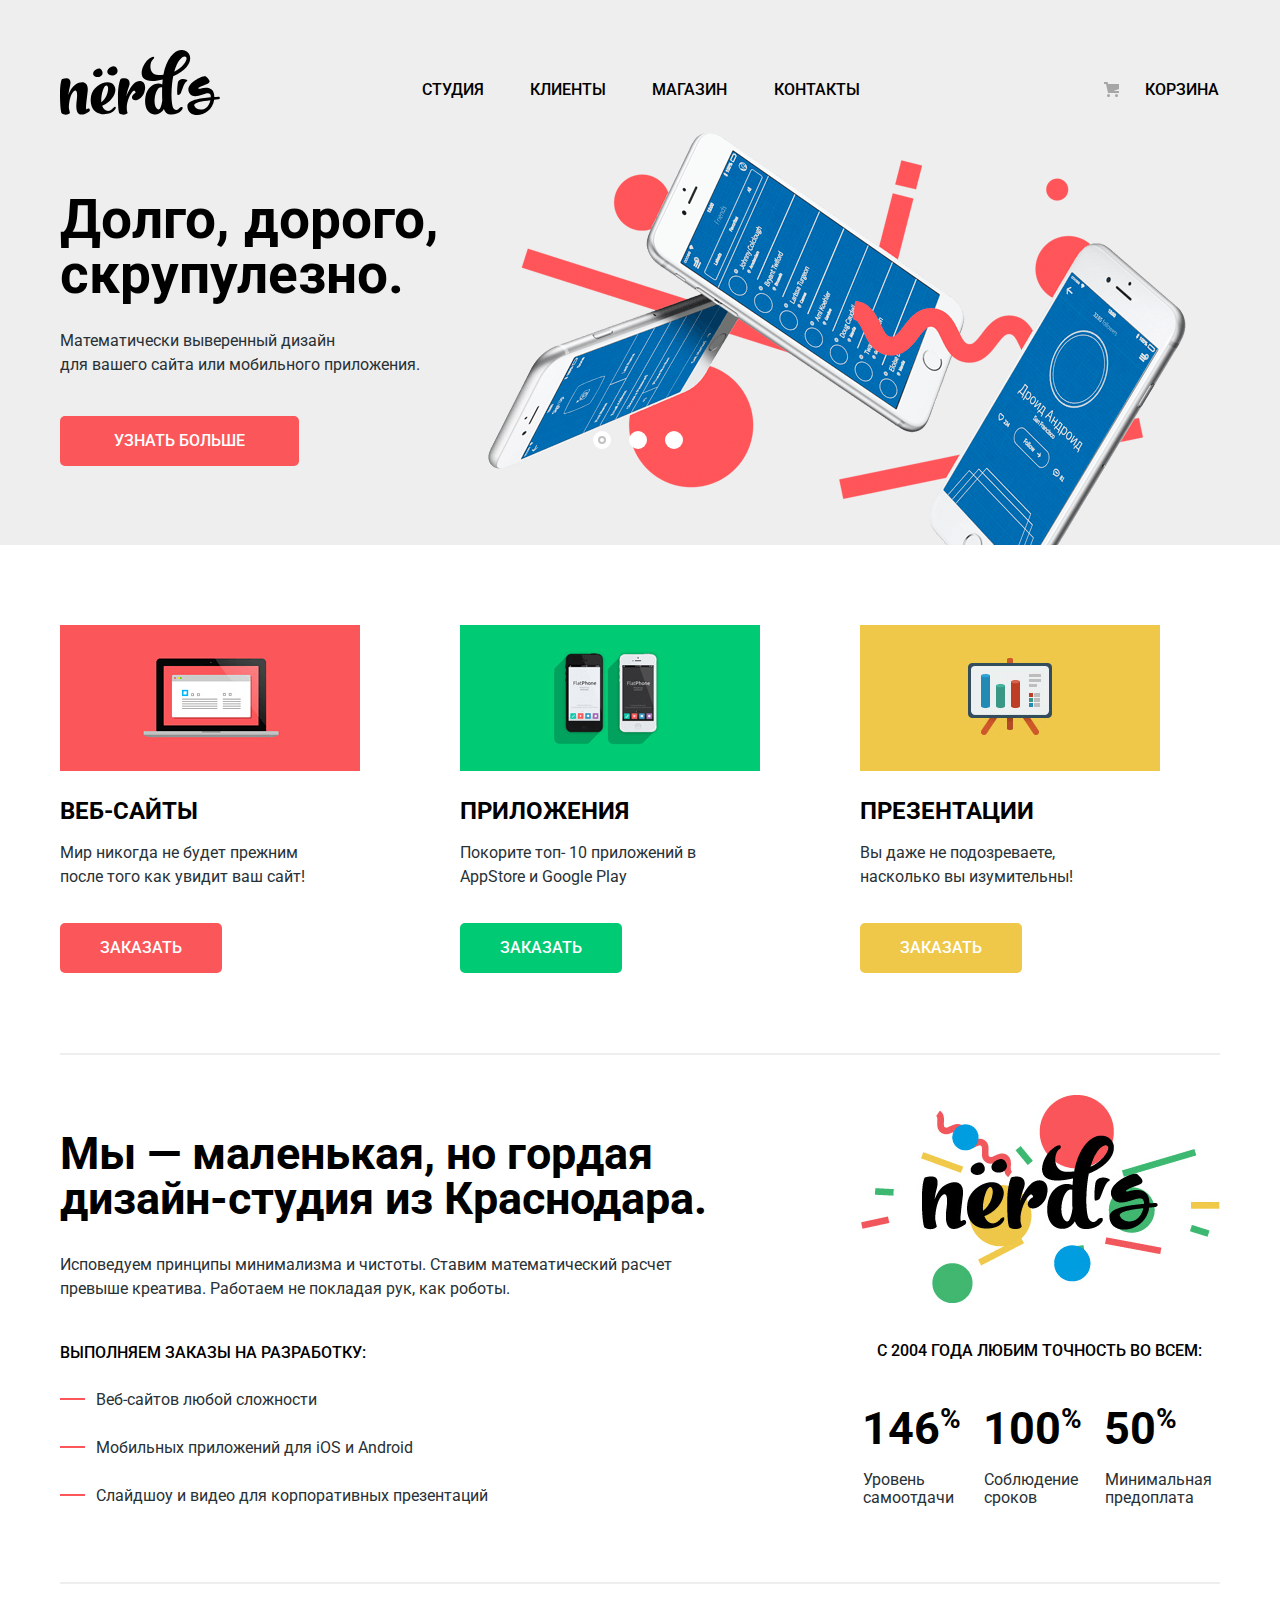
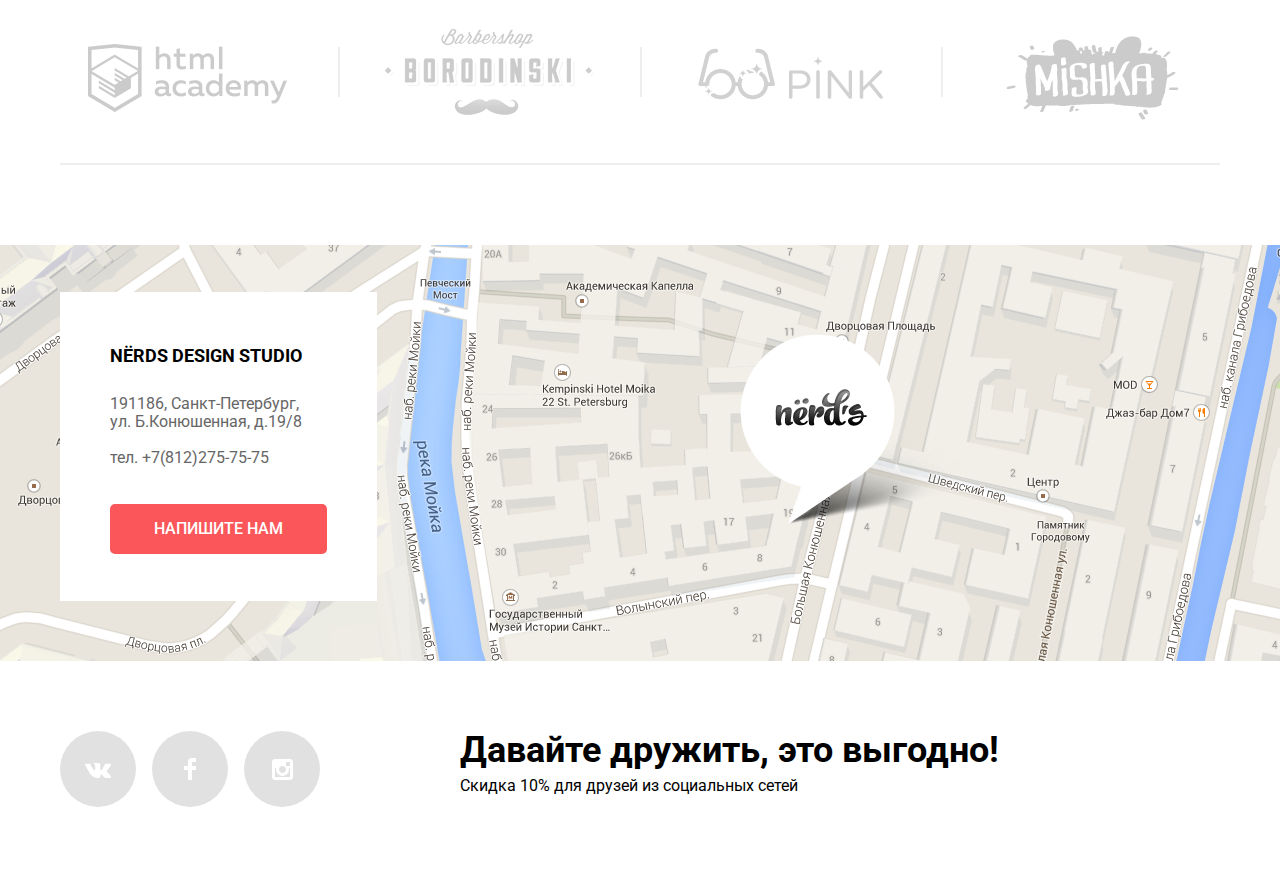
==== index.html @ bc3d3f28 "Изменения выравнивания" ====
﻿<!DOCTYPE html>
<html lang="ru">

<head>
    <meta charset="utf-8">
    <title>Нердс</title>
    <link rel="stylesheet" href="https://fonts.googleapis.com/css?family=Roboto:400,500,700&amp;subset=cyrillic">
    <link rel="stylesheet" href="css/normalise.css">
    <link rel="stylesheet" href="css/style.css">
</head>

<body>
    <header class="main-menu">
        <nav class="main-navigation content-wrapper">
            <div class="main-navigation-logo">
                <img src="img/nerds-logo.svg" alt="Логотип Нердс" width="160" height="65"></div>
            <div class="item-navigation">
                <ul class="site-navigation">
                    <li><a href="studio.html">Студия</a></li>
                    <li><a href="clients.html">Клиенты</a></li>
                    <li><a href="catalog.html">Магазин</a></li>
                    <li><a href="contacts.html">Контакты</a></li>
                </ul>
                <ul class="user-navigation">
                    <li><a class="backet-link" href="backet.html">Корзина</a></li>
                </ul>
            </div>
        </nav>
    </header>

    <main class="container">
        <div class="wrapper">
            <div class="slider content-wrapper">
                <input type="radio" name="point" id="slide1" checked>
                <input type="radio" name="point" id="slide2">
                <input type="radio" name="point" id="slide3">
                <div class="slider-content">
                    <h1 class="visually-hidden">Веб-студия Нердс</h1>
                    <div class="slides slide1">
                        <img src="img/slide1.png" width="698" height="413" alt="Слайд 1">
                        <div class="slide-information">
                            <p class="title-slide">Долго, дорого, скрупулезно.</p>
                            <p>Математически выверенный дизайн<br> для вашего сайта или мобильного приложения.
                            </p>
                            <a class="btn btn-lg btn-red" href="information.html">Узнать больше</a></div>
                    </div>
                    <div class="slides slide2">
                        <img src="img/slide2.png" width="660" height="413" alt="Слайд 2">
                        <div class="slide-information">
                            <p class="title-slide">Любим математику как никто другой</p>
                            <p>Никакого креатива, только математические формулы для расчета идеальных пропорций.</p>
                            <a class="btn btn-lg btn-red" href="information.html">Узнать больше</a></div>
                    </div>

                    <div class="slides slide3">
                        <img src="img/slide3.png" width="760" height="413" alt="Слайд 3">
                        <div class="slide-information">
                            <p class="title-slide">Только ночь, только хардкор</p>
                            <p>Работать днем, как все? Мы против этого. Ближе к полуночи работа только начинается.</p>
                            <a class="btn btn-lg btn-red" href="information.html">Узнать больше</a></div>
                    </div>
                </div>
                <div class="controls">
                    <label for="slide1"></label>
                    <label for="slide2"></label>
                    <label for="slide3"></label>
                </div>
            </div>
        </div>

        <section class="services content-wrapper">
            <h2 class="visually-hidden">Услуги</h2>
            <ul class="services-list">
                <li class="services-item">
                    <img src="img/veb.png" alt="Веб-сайты" width="300" height="146">
                    <h3>Веб-сайты</h3>
                    <p>Мир никогда не будет прежним<br> после того как увидит ваш сайт!</p>
                    <a class="btn btn-sm btn-red" href="order.html">Заказать</a>
                </li>
                <li class="services-item">
                    <img src="img/app.png" alt="Приложения" width="300" height="146">
                    <h3>Приложения</h3>
                    <p>Покорите топ- 10 приложений в AppStore и Google Play</p>
                    <a class="btn btn-sm btn-green" href="order.html">Заказать</a>
                </li>
                <li class="services-item">
                    <img src="img/presentation.png" alt="Презентации" width="300" height="146">
                    <h3>Презентации</h3>
                    <p>Вы даже не подозреваете,<br> насколько вы изумительны!</p>
                    <a class="btn btn-sm btn-yellow" href="order.html">Заказать</a>
                </li>
            </ul>
            <hr class="line">
        </section>

        <div class="advantages content-wrapper">
            <div class="capability">
                <p class="definition">Мы &#8212; маленькая, но гордая дизайн-студия из Краснодара.</p>
                <p>Исповедуем принципы минимализма и чистоты. Ставим математический расчет превыше креатива. Работаем не покладая
                    рук, как роботы.</p>
                <p class="advantages-item">Выполняем заказы на разработку:</p>
                <ul class="advantages-list">
                    <li>Веб-сайтов любой сложности</li>
                    <li>Мобильных приложений для iOS и Android</li>
                    <li>Слайдшоу и видео для корпоративных презентаций</li>
                </ul>
            </div>

            <div class="principles">
                <img src="img/nerds-illustration.png" alt="Нердс" width="360" height="208">
                <p class="advantages-item">С 2004 года любим точность во всем:</p>
                <table class="data">
                    <tr>
                        <th>146<sup class="sup">%</sup></th>
                        <th>100<sup class="sup">%</sup></th>
                        <th>50<sup class="sup">%</sup></th>
                    </tr>
                    <tr>
                        <td>Уровень самоотдачи</td>
                        <td>Соблюдение сроков</td>
                        <td>Минимальная предоплата</td>
                    </tr>
                </table>
            </div>
        </div>
        <hr class="line-top">
        <div class="partners content-wrapper">
            <ul class="partners-list">
                <li class="partners-item"><a href="https://htmlacademy.ru/intensive/htmlcss">
                <img src="img/logo-1.png" alt="htmlacademy" width="199" height="68"></a></li>
                <li class="partners-item"><a href="barbershop.html">
                <img src="img/logo-2.png" alt="Барбершоп Бородинский" width="209" height="90"></a></li>
                <li class="partners-item"><a href="pink.html">
                <img src="img/logo-3.png" alt="Pink" width="185" height="52"></a></li>
                <li class="partners-item"><a href="mishka.html">
                <img src="img/logo-4.png" alt="Mishka" width="173" height="84"></a></li>
            </ul>

        </div>
        <hr class="line-bottom">
    </main>
    <footer class="main-footer">
        <div class="contacts">
            <div class="map-container">
                <img src="img/map-marker.png" alt="Карта" class="map">
            </div>
            <div class="content-wrapper">
                <div class="footer-contacts">
                    <h4>Nёrds design studio</h4>
                    <p>191186, Санкт-Петербург, ул. Б.Конюшенная, д.19/8</p>
                    <p>тел. +7(812)275-75-75</p>
                    <a href="write.html" class="btn btn-lg-write btn-red">Напишите нам</a></div>
                </div>
            </div>

            <div class="footer-social content-wrapper">
                <h2 class="visually-hidden">Мы в социальных сетях</h2>
                <div class="social-button-list">
                    <ul class="social-button-item">
                        <li class="social-button"><a href="#"><img src="img/vk-icon.svg" alt="Вконтакте" width="26" height="15" class="vk"></a></li>
                        <li class="social-button"><a href="#"><img src="img/fb-icon.svg" alt="Фейсбук" width="12" height="22" class="fb"></a></li>
                        <li class="social-button"><a href="#"><img src="img/insta-icon.svg" alt="Инстаграмм" width="21" height="21" class="inst"></a></li>
                    </ul>
                </div>
                <div class="footer-text">
                    <p>Давайте дружить, это выгодно!</p>
                    <p class="discount">Скидка 10% для друзей из социальных сетей</p>
                </div>
            </div>
    </footer>
    <section class="modal-write">
        <h2>Напишите нам</h2>
        <form class="write-form" action="https://echo.htmlacademy.ru" method="post">
            <p>
                <label for="user-name">Ваше имя:</label><br>
                <input class="form-name" id="user-name" type="text" name="name" value="" placeholder="Представьтесь, пожалуйста">
            </p>
            <p>
                <label for="user-e-mail">Ваш e-mail:</label><br>
                <input class="form-e-mail" id="user-e-mail" type="email" name="e-mail" value="" placeholder="Для отправки ответа">
            </p>
            <p>
                <label for="user-text">Текст письма:</label><br>
                <textarea class="form-text" id="user-text" name="text" placeholder="В свободной форме"></textarea>
            </p>
            <button class="btn btn-lg btn-red" type="submit">Отправить</button>
        </form>
        <button class="modal-close" type="button">Закрыть</button>
    </section>
    <script>
        var openLink = document.querySelector(".footer-contacts a");
        var popup = document.querySelector(".modal-write");

        openLink.addEventListener("click", function (evt) {
            evt.preventDefault();
            popup.classList.add("modal-show");
        });

        var closeLink = document.querySelector(".modal-close");

        closeLink.addEventListener("click", function (evt) {
            evt.preventDefault();
            popup.classList.remove("modal-show");
        });
    </script>
</body>

</html>
---- css/style.css ----
html, body {
    margin: 0;
    padding: 0;
}
body {
    min-width: 1160px;
    margin: 0;
    padding: 0;

    font-size: 16px;
    font-weight: 500;
    font-family: "Roboto","Arial","Arial Black", sans-serif;
    color: #000000;

    background: url(../img/nerds-index.png);
}

a {
    text-decoration: none;
}

.content-wrapper {
    position: relative;

    width: 1160px;
    margin: 0 auto;
    padding-left: 20px;
    padding-right: 20px;
}
.main-menu {
   padding-top: 50px;

   background-color: #eeeeee;
}

.main-navigation {
	display: flex;
    align-items: center;
}

.main-navigation-logo {
    display: flex;
}

 .item-navigation {
	display: flex;
    width: 800px;
    padding-top: 14px;
	padding-left: 202px;
}

.visually-hidden {
    display: none;
}

.site-navigation {
    display: flex;
    width: 462px;
    flex-wrap: wrap;
    justify-content: space-between;
    margin: 0;
	padding: 0;

    list-style: none;
}

.user-navigation {
    display: flex;
    width: 124px;
    justify-content: flex-end;
    margin: 0;
    padding: 0;
    padding-left: 245px;
    
	list-style: none;
}
.user-navigation .backet-link {
    position: relative;
    top: 0;
    right: 3px;
}
.backet-link::before {
    content: "";

    position: absolute;
    top: 2px;
    right: 100px;

    width: 15px;
    height: 15px;

    background-image: url(../img/cart-icon.svg);
    background-repeat: no-repeat;
    background-position: 0 0;
}

.site-navigation a,
.user-navigation a {
    line-height: 30px;
    color: #000000;
    text-transform: uppercase;
}

.site-navigation a:hover,
.user-navigation a:hover {
    color:#fb565a;
}

.site-navigation a:active,
.user-navigation a:active {
    color:#cacaca;
}

.container {
    width: 100%;
}

.wrapper {
    background-color: #eeeeee;
    min-height: 430px
}
.slider {
	position: relative;

    padding-top: 0;
    padding-bottom: 0;
}

.slide-information p {
    width: 380px;
    margin-bottom: 39px;

    font-weight: 400;
    line-height: 24px;
    color: #283136;  
}
p.title-slide {
    width: 510px;
    margin-top: 77px;
    margin-bottom: 27px;

    font-size: 55px;
    font-weight: 700;
    line-height: 55px;
    color: #000000;
}
.slider-content {
    position: relative;

	width: inherit;
	min-height: 430px;

	overflow: hidden;
}

.slides {
    position: absolute;
	z-index: 0;

    width: 1160px;

	opacity: 0;
}

#slide1:checked ~ .slider-content > .slide1,
#slide2:checked ~ .slider-content > .slide2,
#slide3:checked ~ .slider-content > .slide3 {
	z-index: 1;

    opacity: 1;
}

.slider > input {
	display: none;
}

.slider .controls {
	position: absolute;
    left: 553px;
    bottom: 92px;
    z-index: 200;

}

.slider label {
    position: relative;

    display: inline-block;
    width: 18px;
    height: 18px;
    margin: 0;
    margin-right: 14px;

    background-color: #ffffff;
	border-radius: 50%;

    cursor: pointer;
}

#slide1:checked ~ .controls label:nth-of-type(1):before,
#slide2:checked ~ .controls label:nth-of-type(2):before,
#slide3:checked ~ .controls label:nth-of-type(3):before {
    content: "";

    position: absolute;
    top: 5px;
    left: 5px;

    display: inline-block;
    width: 4px;
    height: 4px;

    background: #ffffff;
    border: 2px solid #c2c2c2;
    border-radius: 50%;
}

.slide-information {
    width: 450px;
}

.slides img {
    position: absolute;
    right: 34px;
    top: 17px;
}

.slide2 img,
.slide3 img {
    position: absolute;
    right: 0;
}

.btn-lg {
    display: inline-block;
    padding-left: 54px;
    padding-right: 54px;

    text-align: center;

    border-radius: 5px;  
}

.services {
    margin-top: 80px;
}

.services-list {
	display: flex;
	justify-content: flex-start;
	padding: 0;

	list-style: none;
}

.services-item {
	width: 300px;
    padding-right: 100px;
}

.services-item h3 {
    margin-top: 21px;
    margin-bottom: 6px;

    font-size: 24px;
    font-weight: 700;
    line-height: 30px;
    text-transform: uppercase; 
}

.services-item p {
    margin-bottom: 34px;
    margin-top: 15px;

    font-weight: 400;
    line-height: 24px;
    color:#283136; 
}

.btn-sm {
    display: inline-block;
    padding-right: 40px;
    padding-left: 40px;

    text-align: center;

    border-radius: 5px;
}

.btn-red {
    background-color: #fb565a;
}

.btn-red:hover {
    background-color:#e74246;
}

.btn-red:active {
    background-color: #d7373b;
    color:#e48789;
}

.btn-green {
    background-color:#00ca74;
}

.btn-green:hover {
    background-color: #00bc6c;
}

.btn-green:active {
    background-color: #00aa62;
    color:#74c69c;
}

.btn-yellow {
    background-color:#efc84a;
}

.btn-yellow:hover {
    background-color: #eab534;
}

.btn-yellow:active {
    background-color: #e5a722;
    color:#edc47f;
}

.line {
    width: 1160px;
    margin: 0 auto;
    margin-top: 80px;
    margin-bottom: 40px;

    border: none;
    border-top: 2px solid #eeeeee;
}

.advantages {
	display: flex;
	justify-content: space-between;
	
    margin-bottom: 50px;
}

.capability {
	width: 660px;
}

.capability p,
.capability li {
    margin-bottom: 32px;

    font-weight: 400;
    line-height: 24px;
    color:#283136;
}

p.advantages-item {
    margin-top: 40px;
    margin-bottom: 23px;

    font-weight: 500;
    line-height: 24px;
    text-transform: uppercase;
    color: #000000;
}

.advantages-list {
    margin: 14px 0;
    padding: 0;

    list-style: none;
}
.advantages-list li {
    position: relative;

    margin-bottom: 24px;
    padding-left: 36px;
}

.advantages-list li:before {
    content: "";
    position: absolute;
    top: 10px;
    left: 0;

    width: 25px;
    height: 2px;

    background-color: #fb565a;
}

p.definition {
    margin-top: 36px;

    font-size: 45px;
    font-weight: 700;
    line-height: 45px;
    color: #000000;
}

.principles {
	width: 360px;
}
.principles img {
    margin-bottom: 10px;
}

.principles p {
    margin-top: 22px;
    padding-bottom: 8px;
    margin-left: 17px;
}
.data {
    width: 360px;
}

th {
    padding-left: 0;
    padding-right: 18px;
    padding-bottom: 34px;
    padding-top: 18px;

    font-size: 45px;
    font-weight: 700;
    line-height: 10.06px;
    text-align: left;  
}
.sup {
    font-size: 28px;
}

td {
    font-weight: 400;
    line-height: 18px;
    color:#283136; 
}

.line-top {
    width: 1160px;
    margin: 0 auto;

    border: none;
    border-top: 2px solid #eeeeee;   
}

.line-bottom {
    width: 1160px;
    margin: 0 auto;
    margin-bottom: 80px;
    margin-top: 32px;

    border: none;
    border-top: 2px solid #eeeeee;
}

.partners-list {
	display: flex;
    width: 1160px;
	justify-content: space-between;
    padding-top: 29px;
    padding-left: 0px;
    padding-right: 0px;
	
	list-style: none;
}

.partners-list li:nth-child(2) {
    padding-bottom: 8px;

}
.partners-list li:nth-child(3) {
    padding-bottom: 8px;
}

.partners-item {
    position: relative;

    display: flex;
    align-items: center;
    width: 22%;
    justify-content: center;
}

.partners-item:after {
  content: "";

  position: absolute;
  right: -25px;
  top: 18px;

  display: inline-block;
  width: 2px;
  height: 50px;

  background-color: #eeeeee;
}

.partners-item:last-child:after {
  content: "";
  display: none;
}

.partners a {
    opacity: 0.2;
}

.partners a:hover {
    opacity: 1;
}

.partners a:active {
    opacity: 0.1;
}

.main-footer {
    width: 100%;

	margin-top: 60px;
}

.contacts {
    position: relative;
}
.map-container {
    min-width: 1200px;
    height: 416px;
}
.map {
    width: 100%;
    margin: 0 auto;
    height: 100%;
    object-fit: cover;
}

.footer-contacts {
    position: absolute;
    bottom: 60px;

    margin: 0;
    padding: 49px 50px 47px 50px;
    
    background: #ffffff;
}

.footer-contacts a {
    margin-top: 21px;
}

.footer-contacts h4 {
    margin: 0;
    margin-bottom: 24px;

    font-size: 18px;
    font-weight: 700;
    line-height: 30px;
    text-transform: uppercase;
}

.footer-contacts p {
    width: 204px;
    margin-top: 18px;

    font-weight: 400;
    line-height: 18px;
    color:#666666;
}

.btn-lg-write {
    display: inline-block;
    padding-right: 44px;
    padding-left: 44px;
    text-align: center;
    border-radius: 5px;
}

.footer-social {
    display: flex;
    justify-content: flex-start;
}

.social-button-list {
	display: flex;
	justify-content: space-between;
	margin-bottom: 72px;
    margin-top: 54px;
}

.social-button-item {
    display: flex;
    justify-content: space-between;
    width: 260px;
    padding: 0;

    list-style: none;
}

.social-button {
    position: relative;
    
    display: inline-block;
    width: 76px;
    height: 76px;

    background-color:#e1e1e1;
    border-radius: 50%;
}
.social-button .vk,
.social-button .fb,
.social-button .inst {
    position: absolute;
    top: 50%;
    left: 50%;
}
.social-button .vk {
    width: 26px;
    height: 15px;
    margin-top: -6.5px;
    margin-left: -13px;
}

.social-button .fb {
    width: 12px;
    height: 22px;
    margin-top: -11px;
    margin-left: -6px;
}

.social-button .inst {
    width: 21px;
    height: 21px;
    margin-top: -10.5px;
    margin-left: -10.5px;
}

.social-button:hover {
    background-color: #e74246;
}

.social-button:active{
    background-color: #d7373b;
}

.social-button .vk:active,
.social-button .fb:active,
.social-button .inst.active {
    opacity: 0.3;
}

.footer-text p {
    margin-bottom: 7px;
    margin-top: 71px;

    font-size: 36px;
    font-weight: 700;
    line-height: 36px;
}

p.discount {
    margin-top: 0;

    font-size: 16px;
    font-weight: 400;
    line-height: 22px;
}

.footer-text {
    display: flex;
    flex-direction: column;
    width: 560px;
    padding-left: 140px;
}

a.logo:hover {
    opacity: 0.8;
}

a.logo:active {
    opacity: 0.3;
}

.navigation-shop a {
    border-bottom: 2px solid #fb565a;
    padding-bottom: 9px;
}

h1.shop {
    width: 1160px;
    margin: 0 auto;
    padding: 73px 20px 108px 12px;

    font-size: 55px;
    font-weight: 500;
    line-height: 55px;
    text-align: center;
    
    background-color: #eeeeee;
}

.catalog-columns {
    display: flex;
    justify-content: space-between;
    margin-top: 55px;
}

.cost {
    margin-top: 0;

    font-size: 18px;
    font-weight: 700;
    line-height: 30px;
    text-transform: uppercase; 
}

.filter {
    width: 260px;
    margin-right: 140px;
}

.range-controls {
    position: relative;

    width: 200px;
    height: 80px;

    margin-top: 50px;
    margin-bottom: 13px;
    padding: 0 30px;

    background: #eeeeee;
    border-radius: 5px;

    overflow: hidden;   
}

.price-controls {
    margin-top: 0px;
}

.scale {
    width: 212px;
    height: 2px;
    margin-top: 37px;
    
    background: #d7dcde;
}

.bar {
    width: 147px;
    height: 2px;

    background: #00ca74;
}

.toggle {
    position: absolute;
    top: 30px;
    left: 30px;

    width: 4px;
    height: 4px;

    background: #ababab;
    border-radius:50%;
    border:8px solid white;
    
    cursor:pointer; 
}

.max-toggle {
    left: 15px;
}

.min-toggle {
    left: 157px;
}

.min-price,
.max-price {
    width: 60px;
    padding: 8px 10px;

    font-size: 16px;
    line-height: 22px;
    font-weight: 400;
    text-align: center;
    color: #283136;
    text-transform: uppercase;

    background:#eeeeee;
    border: none;
    border-radius: 5px;
}

.min-price {
    margin-left: 5px;
    margin-right: 29px;
}

.max-price {
    margin-left: 8px;
}

.grid p {
    margin-top: 53px;
    margin-bottom: 14px;

    font-size: 18px;
    font-weight: 700;
    line-height: 30px;
    text-transform: uppercase;
}

.grid-list {
    position: relative;

    margin: 0;
    padding: 0;

    list-style: none; 
}

.grid-item,
.features-item {
    position: relative;

    font-weight: 400;
    line-height: 20px;
    color:#283136;
}

.grid-item {
    margin-bottom: 15px;
}

input[type="radio"],
input[type="checkbox"] {
    display: none;

    list-style: none;
}
.radio:not(checked) + label:before {
    content: "";

    display: inline-block;
    width: 25px;
    height: 25px;
    margin-right: 10px;

    vertical-align: middle;

    background-image: url(../img/radio-off.svg);
    background-position: left bottom;
    background-repeat: no-repeat;
    opacity: 0.3;
}

.radio:checked + label:before {
    content: url(../img/radio-on.svg);

    margin-right: 10px;

    vertical-align: middle;
}
.radio:not(checked) + label:hover:before {
    opacity: 1;
}

.features p {
    margin-top: 42px;
    margin-bottom: 11px;

    font-size: 18px;
    font-weight: 700;
    line-height: 30px;
    text-transform: uppercase;
}
.features-list {
    margin-bottom: 0;
    padding: 0;

    list-style: none;  
}

.checkbox:not(checked) + label:before {
    content: "";

    display: inline-block;
    width: 27px;
    height: 23px;
    margin-right: 7px;
    margin-bottom: 17px;

    vertical-align: top;

    background: url(../img/checkbox-off.svg);
    background-repeat: no-repeat;
    opacity: 0.3; 
}

.checkbox:checked + label:before {
    content: url(../img/checkbox-on.svg);

    margin-right: 7px;
    margin-bottom: 17px;

    vertical-align: top;
}

.checkbox:not(checked) + label:hover:before {
    opacity: 1;
}

.grey-button {
    display: inline-block;
    width: 256px;
    height: 50px;
    margin-top: 30px;

    font-size: 16px;
    font-weight: 500;
    line-height: 18px;
    text-transform: uppercase;
    color: #000000;
    
    background: #eeeeee;
    border-radius: 5px;
    border: none; 
}

.grey-button:hover {
    background-color: #dfdfdf;
}

.grey-button:active {
    background-color: #d5d5d5;
    opacity: 0.3;
}

.sort-catalog {
    display: flex;
    width: 760px;
    flex-wrap: wrap;
}

.sort-list {
    display: flex;
}

.sort {
    margin-right: 265px;
    margin-bottom: 39px;
    margin-top: 3px;

    font-size: 18px;
    font-weight: 700;
    line-height: 18px;
    text-transform: uppercase; 
}

.sort-item {
    display: flex;
    width: 270px;
    justify-content: space-between;
    margin-top: 3px;
    padding: 0;

    list-style: none; 
}

.sort-item a {
    font-size: 14px;
    font-weight: 400;
    line-height: 18px;
    text-transform: uppercase;
    color: #cacaca;
}

.sort-item a:hover {
    color: #8d8d8d;
}

.sort-item a:active {
    color: #000000;
}
.arrow {
    display: flex;
    justify-content: space-between;
    width: 40px;
    margin-top: 3px;
    margin-right: 23px;
    padding-left: 47px;

    list-style: none;
}

.arrow .arrow-down,
.arrow .arrow-up {
    opacity: 0.2;
}

.arrow .arrow-down:hover,
.arrow .arrow-up:hover {
    opacity: 0.4;
}

.arrow .arrow-down:active,
.arrow .arrow-up:active {
    opacity: 1
}
.sort-item .active {
    color: #010101;
}
.arrow .active {
    opacity: 1;
}
.item-description p {
    font-weight: 400;
    padding-bottom: 10px;
}

.item-description a {
    font-size: 16px;
    line-height: 18px;
    font-weight: 700;
    line-height: 30px;
    text-transform: uppercase;
    color: #000000;
}
.btn-cost {
    display: inline-block;
    padding-right: 60px;
    padding-left: 60px;
    text-align: center;
    border-radius: 5px;
}
.catalog-list {
    display: flex;
    width: 760px;
    justify-content: space-between;
    flex-wrap: wrap;
    margin-top: 58px;
    margin-bottom: 0;
    padding: 0;
}

.catalog-item {
    position: relative;

    width: 360px;
    height: 576px;
    margin-bottom: 72px;

    list-style: none;
}

.catalog-item:before{
  content: '⬤ ⬤ ⬤';

  position: absolute;
  height: 40px;
  top: -40px;

  width: 100%;
  padding: 9px 10px 12px 15px;

  font-size: 12px;
  letter-spacing: 3px;
  color: #fff;

  background-color: #e9e9e9;
  box-sizing: border-box;
  border-radius: 5px 5px 0 0;
}

.catalog-item:hover:before{
  background-color: #4d4d4d;
}

.catalog-item:hover .item-description {
    display: block;
}

.item-description {
    position: absolute;
    bottom: 0px;
    
    display: none;
    padding: 30px 80px 44px 80px;

    font-size: 16px;
    line-height: 18px;
    text-align: center;
    color:#666666;
    
    background-color: #eeeeee;
}

a.btn {
    font-weight: 500;
    line-height: 50px;
    text-transform: uppercase;
    color:#ffffff;
}

.pager {
    display: flex;
    width: 446px;
    justify-content: space-between;
    margin-top: -9px;
    margin-bottom: 0;
    padding: 0;

    list-style: none;
}

.pager-first a {
    display: inline-block;
    width: 44px;
    height: 44px;

    line-height: 45px;
    text-align: center;
    color: #000000;

    background-color: #ffffff;
    border: 3px solid #dbdbdb;
    border-radius: 5px;  
}

.btn-pager a {
    display: inline-block;
    width: 50px;
    height: 50px;

    line-height: 50px;
    text-align: center;
    color: #000000;

    background-color: #eeeeee;
    border-radius: 5px;    
}

.btn-pager a:hover {
    background-color:#dfdfdf;
}

.btn-pager a:active {
    background-color:#d5d5d5;
    opacity: 0.3;
}

.btn-next {
    display: inline-block;
    width: 260px;
    height: 50px;

    background: #eeeeee;
    border-radius: 5px;
    border: none;
}

.btn-next a {
    margin-left: 75px;;
    margin-top: 60px;

    line-height: 50px;
    color: #000000;   
    text-transform: uppercase; 
}

.btn-next:hover {
    background: #dfdfdf;
}

.btn-next:active {
    background: #d5d5d5;
    opacity: 0.3;
}

.modal-write {
    position: fixed;
    bottom: 190px;
    left: 50%;
    z-index: 200;

    display: none;
    width: 760px;
    margin-left: -473px;
    padding-left: 100px;
    padding-right: 100px;
    padding-top: 62px;
    padding-bottom: 85px;

    background-color: #ffffff;
    box-shadow: 0 0 100px 5px #ebebeb;   
}

.modal-show {
    display: block;
}

.write-form {
    display: flex;
    justify-content: space-between;
    flex-wrap: wrap;
}

.modal-close {
    position: absolute;
    top: 77px;
    right: 90px;

    width: 22px;
    height: 22px;

    font-size: 0;

    background-image: url(../img/close-cross.svg);
    background-color: #ffffff;
    background-repeat: no-repeat;
    border: 0;
    opacity: 0.3;

    cursor: pointer;    
}

.modal-close:hover {
    opacity: 1;
}

.modal-close:active {
    opacity: 0.1;
}

.modal-write h2 {
    margin-top: 0;
    margin-bottom: 41px;

    font-size: 45px;
    font-weight: 500;
    line-height: 45px;    
}

.modal-write p {
    margin-top: 0;
    margin-bottom: 0;

    font-weight: 700;
    line-height: 18px;  
}

.write-form label {
    margin-bottom: 10px;

    font-weight: 700;
}

.write-form input[type="text"],
.write-form input[type="email"] {
    width: 360px;
    height: 50px;
    margin-top: 10px;
    margin-bottom: 33px;
    padding-top: 14px;
    padding-left: 14px;
    padding-bottom: 14px;
    padding-right: 133px;

    font-size: 16px;
    font-weight: 400;
    line-height: 18px;
    color: #444444;
    
    border: 2px solid #d7dcde;
    border-radius: 3px;
    box-sizing: border-box;
    opacity: 0.5;    
}

.write-form textarea {
    width: 760px;
    height: 114px;
    margin-top: 10px;
    margin-bottom: 47px;
    padding-top: 14px;
    padding-left: 14px;
    padding-right: 133px;

    font-size: 16px;
    line-height: 18px;
    color: #444444;
    
    border-radius: 3px;
    border: 2px solid #d7dcde;
    box-sizing: border-box;  
    opacity: 0.5;  
}

.write-form input:hover,
.write-form textarea:hover {
    color:#b4b9bb;

    border-color: #b4b9bb;   
}

.write-form input:focus,
.write-form textarea:focus {
    color:#000000;

    border-color:#000000;
    outline: none;   
}

.write-form input:invalid,
.write-form textarea:invalid {
    color:#e74246;

    border-color:#e74246;   
}

button.btn {
    line-height: 50px;
    color:#ffffff;
    text-transform: uppercase;

    border-radius: 5px;
    border: none;
}
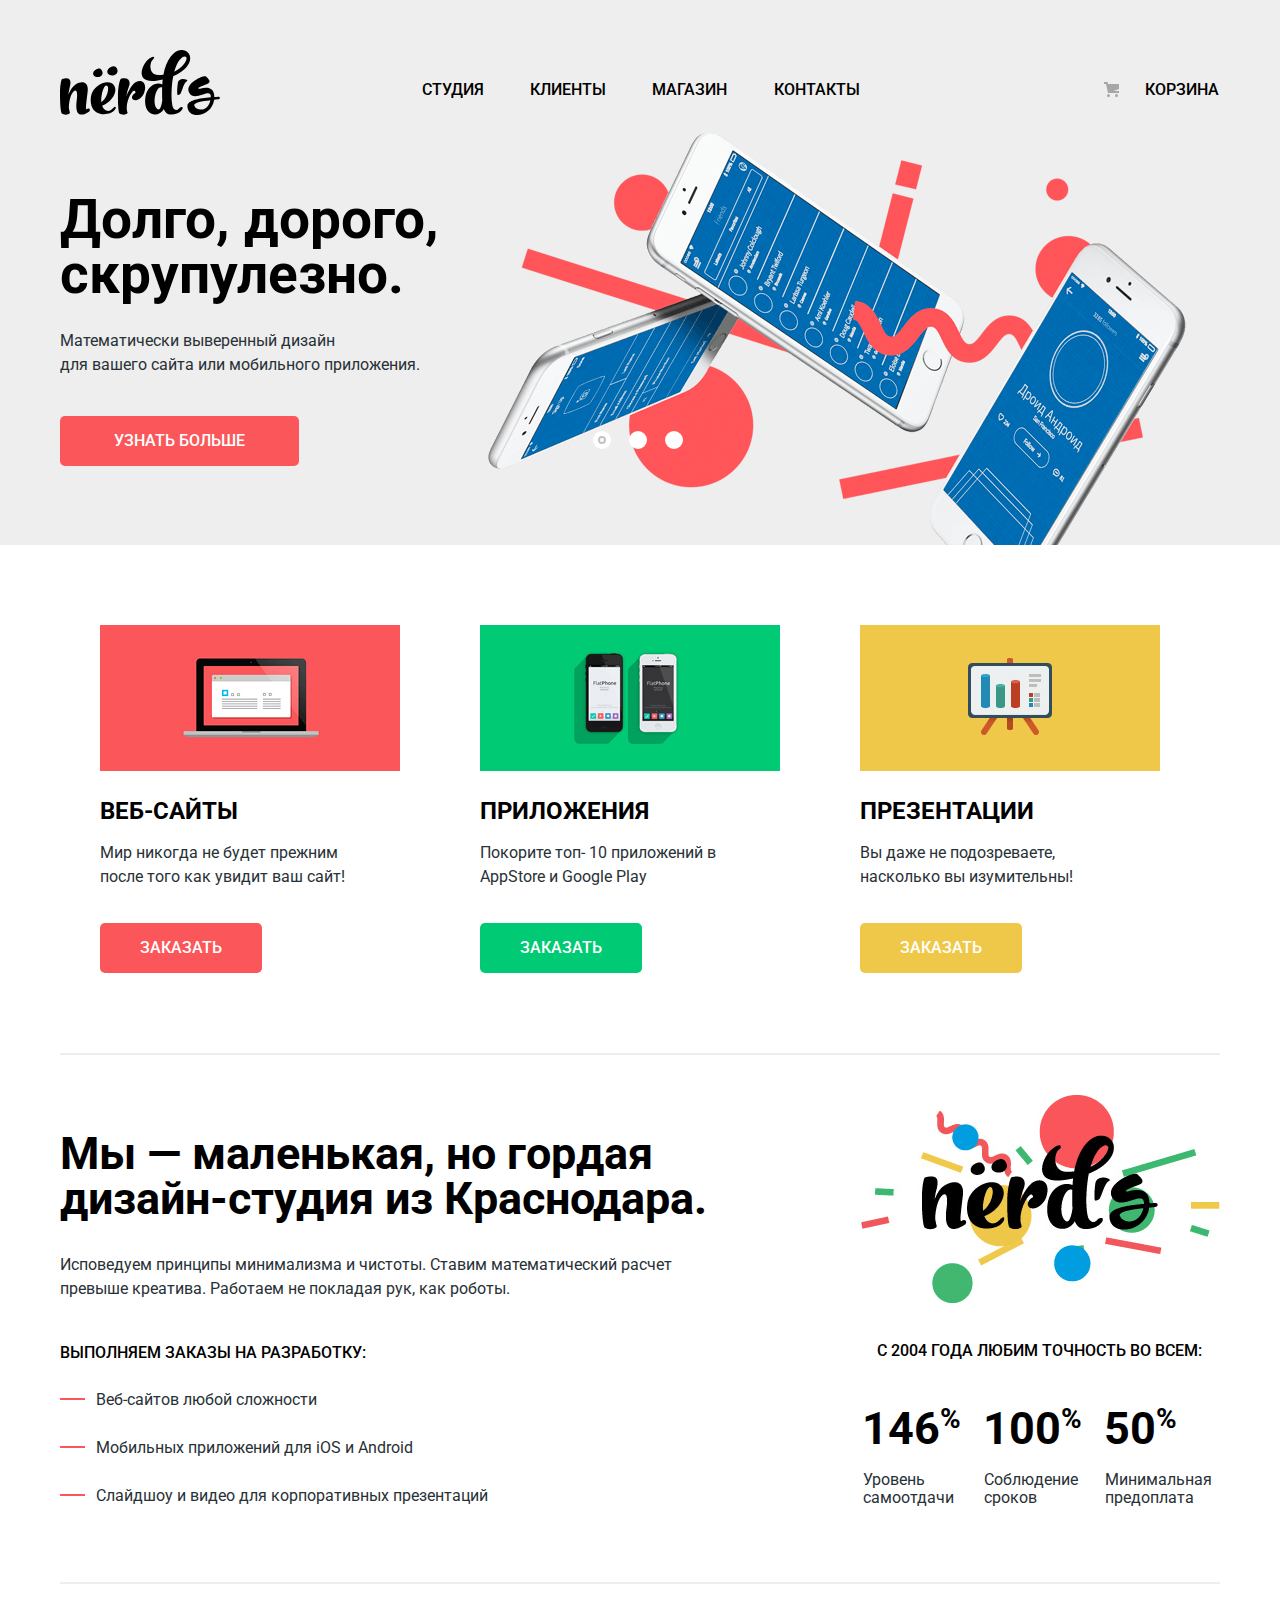
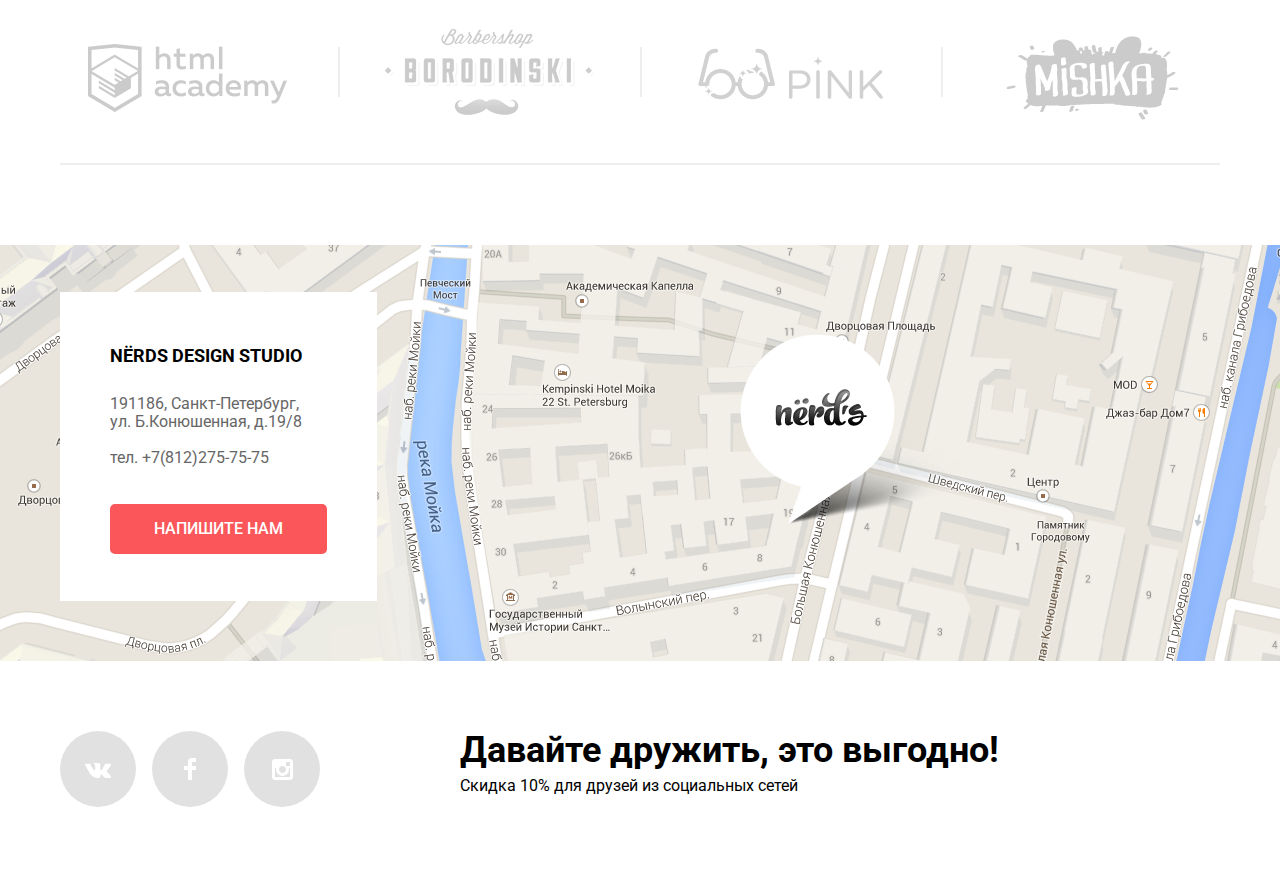
==== commit 71766adc: "Финальная проверка" ====
--- a/index.html
+++ b/index.html
@@ -1,208 +1,208 @@
 ﻿<!DOCTYPE html>
 <html lang="ru">
-
-<head>
-    <meta charset="utf-8">
-    <title>Нердс</title>
-    <link rel="stylesheet" href="https://fonts.googleapis.com/css?family=Roboto:400,500,700&amp;subset=cyrillic">
-    <link rel="stylesheet" href="css/normalise.css">
-    <link rel="stylesheet" href="css/style.css">
-</head>
-
-<body>
-    <header class="main-menu">
-        <nav class="main-navigation content-wrapper">
+   <head>
+      <meta charset="utf-8">
+      <title>Нердс</title>
+      <link rel="stylesheet" href="https://fonts.googleapis.com/css?family=Roboto:400,500,700&amp;subset=cyrillic">
+      <link rel="stylesheet" href="css/normalise.css">
+      <link rel="stylesheet" href="css/style.css">
+   </head>
+   <body>
+      <header class="main-menu">
+         <nav class="main-navigation content-wrapper">
             <div class="main-navigation-logo">
-                <img src="img/nerds-logo.svg" alt="Логотип Нердс" width="160" height="65"></div>
+               <img src="img/nerds-logo.svg" alt="Логотип Нердс" width="160" height="65">
+            </div>
             <div class="item-navigation">
-                <ul class="site-navigation">
-                    <li><a href="studio.html">Студия</a></li>
-                    <li><a href="clients.html">Клиенты</a></li>
-                    <li><a href="catalog.html">Магазин</a></li>
-                    <li><a href="contacts.html">Контакты</a></li>
-                </ul>
-                <ul class="user-navigation">
-                    <li><a class="backet-link" href="backet.html">Корзина</a></li>
-                </ul>
-            </div>
-        </nav>
-    </header>
-
-    <main class="container">
-        <div class="wrapper">
+               <ul class="site-navigation">
+                  <li><a href="studio.html">Студия</a></li>
+                  <li><a href="clients.html">Клиенты</a></li>
+                  <li><a href="catalog.html">Магазин</a></li>
+                  <li><a href="contacts.html">Контакты</a></li>
+               </ul>
+               <ul class="user-navigation">
+                  <li><a class="backet-link" href="backet.html">Корзина</a></li>
+               </ul>
+            </div>
+         </nav>
+      </header>
+      <main class="container">
+         <div class="wrapper">
             <div class="slider content-wrapper">
-                <input type="radio" name="point" id="slide1" checked>
-                <input type="radio" name="point" id="slide2">
-                <input type="radio" name="point" id="slide3">
-                <div class="slider-content">
-                    <h1 class="visually-hidden">Веб-студия Нердс</h1>
-                    <div class="slides slide1">
-                        <img src="img/slide1.png" width="698" height="413" alt="Слайд 1">
-                        <div class="slide-information">
-                            <p class="title-slide">Долго, дорого, скрупулезно.</p>
-                            <p>Математически выверенный дизайн<br> для вашего сайта или мобильного приложения.
-                            </p>
-                            <a class="btn btn-lg btn-red" href="information.html">Узнать больше</a></div>
-                    </div>
-                    <div class="slides slide2">
-                        <img src="img/slide2.png" width="660" height="413" alt="Слайд 2">
-                        <div class="slide-information">
-                            <p class="title-slide">Любим математику как никто другой</p>
-                            <p>Никакого креатива, только математические формулы для расчета идеальных пропорций.</p>
-                            <a class="btn btn-lg btn-red" href="information.html">Узнать больше</a></div>
-                    </div>
-
-                    <div class="slides slide3">
-                        <img src="img/slide3.png" width="760" height="413" alt="Слайд 3">
-                        <div class="slide-information">
-                            <p class="title-slide">Только ночь, только хардкор</p>
-                            <p>Работать днем, как все? Мы против этого. Ближе к полуночи работа только начинается.</p>
-                            <a class="btn btn-lg btn-red" href="information.html">Узнать больше</a></div>
-                    </div>
-                </div>
-                <div class="controls">
-                    <label for="slide1"></label>
-                    <label for="slide2"></label>
-                    <label for="slide3"></label>
-                </div>
-            </div>
-        </div>
-
-        <section class="services content-wrapper">
+               <input type="radio" name="point" id="slide1" checked>
+               <input type="radio" name="point" id="slide2">
+               <input type="radio" name="point" id="slide3">
+               <div class="slider-content">
+                  <h1 class="visually-hidden">Веб-студия Нердс</h1>
+                  <div class="slides slide1">
+                     <img src="img/slide1.png" width="698" height="413" alt="Слайд 1">
+                     <div class="slide-information">
+                        <p class="title-slide">Долго, дорого, скрупулезно.</p>
+                        <p>Математически выверенный дизайн<br> для вашего сайта или мобильного приложения.
+                        </p>
+                        <a class="btn btn-lg btn-red" href="information.html">Узнать больше</a>
+                     </div>
+                  </div>
+                  <div class="slides slide2">
+                     <img src="img/slide2.png" width="660" height="413" alt="Слайд 2">
+                     <div class="slide-information">
+                        <p class="title-slide">Любим математику как никто другой</p>
+                        <p>Никакого креатива, только математические формулы для расчета идеальных пропорций.</p>
+                        <a class="btn btn-lg btn-red" href="information.html">Узнать больше</a>
+                     </div>
+                  </div>
+                  <div class="slides slide3">
+                     <img src="img/slide3.png" width="760" height="413" alt="Слайд 3">
+                     <div class="slide-information">
+                        <p class="title-slide">Только ночь, только хардкор</p>
+                        <p>Работать днем, как все? Мы против этого. Ближе к полуночи работа только начинается.</p>
+                        <a class="btn btn-lg btn-red" href="information.html">Узнать больше</a>
+                     </div>
+                  </div>
+               </div>
+               <div class="controls">
+                  <label for="slide1"></label>
+                  <label for="slide2"></label>
+                  <label for="slide3"></label>
+               </div>
+            </div>
+         </div>
+         <section class="services content-wrapper">
             <h2 class="visually-hidden">Услуги</h2>
             <ul class="services-list">
-                <li class="services-item">
-                    <img src="img/veb.png" alt="Веб-сайты" width="300" height="146">
-                    <h3>Веб-сайты</h3>
-                    <p>Мир никогда не будет прежним<br> после того как увидит ваш сайт!</p>
-                    <a class="btn btn-sm btn-red" href="order.html">Заказать</a>
-                </li>
-                <li class="services-item">
-                    <img src="img/app.png" alt="Приложения" width="300" height="146">
-                    <h3>Приложения</h3>
-                    <p>Покорите топ- 10 приложений в AppStore и Google Play</p>
-                    <a class="btn btn-sm btn-green" href="order.html">Заказать</a>
-                </li>
-                <li class="services-item">
-                    <img src="img/presentation.png" alt="Презентации" width="300" height="146">
-                    <h3>Презентации</h3>
-                    <p>Вы даже не подозреваете,<br> насколько вы изумительны!</p>
-                    <a class="btn btn-sm btn-yellow" href="order.html">Заказать</a>
-                </li>
+               <li class="services-item">
+                  <img src="img/veb.png" alt="Веб-сайты" width="300" height="146">
+                  <h3>Веб-сайты</h3>
+                  <p>Мир никогда не будет прежним<br> после того как увидит ваш сайт!</p>
+                  <a class="btn btn-sm btn-red" href="order.html">Заказать</a>
+               </li>
+               <li class="services-item">
+                  <img src="img/app.png" alt="Приложения" width="300" height="146">
+                  <h3>Приложения</h3>
+                  <p>Покорите топ- 10 приложений в AppStore и Google Play</p>
+                  <a class="btn btn-sm btn-green" href="order.html">Заказать</a>
+               </li>
+               <li class="services-item">
+                  <img src="img/presentation.png" alt="Презентации" width="300" height="146">
+                  <h3>Презентации</h3>
+                  <p>Вы даже не подозреваете,<br> насколько вы изумительны!</p>
+                  <a class="btn btn-sm btn-yellow" href="order.html">Заказать</a>
+               </li>
             </ul>
             <hr class="line">
-        </section>
-
-        <div class="advantages content-wrapper">
+         </section>
+         <div class="advantages content-wrapper">
             <div class="capability">
-                <p class="definition">Мы &#8212; маленькая, но гордая дизайн-студия из Краснодара.</p>
-                <p>Исповедуем принципы минимализма и чистоты. Ставим математический расчет превыше креатива. Работаем не покладая
-                    рук, как роботы.</p>
-                <p class="advantages-item">Выполняем заказы на разработку:</p>
-                <ul class="advantages-list">
-                    <li>Веб-сайтов любой сложности</li>
-                    <li>Мобильных приложений для iOS и Android</li>
-                    <li>Слайдшоу и видео для корпоративных презентаций</li>
-                </ul>
-            </div>
-
+               <p class="definition">Мы &#8212; маленькая, но гордая дизайн-студия из Краснодара.</p>
+               <p>Исповедуем принципы минимализма и чистоты. Ставим математический расчет превыше креатива. Работаем не покладая
+                  рук, как роботы.
+               </p>
+               <p class="advantages-item">Выполняем заказы на разработку:</p>
+               <ul class="advantages-list">
+                  <li>Веб-сайтов любой сложности</li>
+                  <li>Мобильных приложений для iOS и Android</li>
+                  <li>Слайдшоу и видео для корпоративных презентаций</li>
+               </ul>
+            </div>
             <div class="principles">
-                <img src="img/nerds-illustration.png" alt="Нердс" width="360" height="208">
-                <p class="advantages-item">С 2004 года любим точность во всем:</p>
-                <table class="data">
-                    <tr>
-                        <th>146<sup class="sup">%</sup></th>
-                        <th>100<sup class="sup">%</sup></th>
-                        <th>50<sup class="sup">%</sup></th>
-                    </tr>
-                    <tr>
-                        <td>Уровень самоотдачи</td>
-                        <td>Соблюдение сроков</td>
-                        <td>Минимальная предоплата</td>
-                    </tr>
-                </table>
-            </div>
-        </div>
-        <hr class="line-top">
-        <div class="partners content-wrapper">
+               <img src="img/nerds-illustration.png" alt="Нердс" width="360" height="208">
+               <p class="advantages-item">С 2004 года любим точность во всем:</p>
+               <table class="data">
+                  <tr>
+                     <th>146<sup class="sup">%</sup></th>
+                     <th>100<sup class="sup">%</sup></th>
+                     <th>50<sup class="sup">%</sup></th>
+                  </tr>
+                  <tr>
+                     <td>Уровень самоотдачи</td>
+                     <td>Соблюдение сроков</td>
+                     <td>Минимальная предоплата</td>
+                  </tr>
+               </table>
+            </div>
+         </div>
+         <hr class="line-top">
+         <div class="partners content-wrapper">
             <ul class="partners-list">
-                <li class="partners-item"><a href="https://htmlacademy.ru/intensive/htmlcss">
-                <img src="img/logo-1.png" alt="htmlacademy" width="199" height="68"></a></li>
-                <li class="partners-item"><a href="barbershop.html">
-                <img src="img/logo-2.png" alt="Барбершоп Бородинский" width="209" height="90"></a></li>
-                <li class="partners-item"><a href="pink.html">
-                <img src="img/logo-3.png" alt="Pink" width="185" height="52"></a></li>
-                <li class="partners-item"><a href="mishka.html">
-                <img src="img/logo-4.png" alt="Mishka" width="173" height="84"></a></li>
+               <li class="partners-item"><a href="https://htmlacademy.ru/intensive/htmlcss">
+                  <img src="img/logo-1.png" alt="htmlacademy" width="199" height="68"></a>
+               </li>
+               <li class="partners-item"><a href="barbershop.html">
+                  <img src="img/logo-2.png" alt="Барбершоп Бородинский" width="209" height="90"></a>
+               </li>
+               <li class="partners-item"><a href="pink.html">
+                  <img src="img/logo-3.png" alt="Pink" width="185" height="52"></a>
+               </li>
+               <li class="partners-item"><a href="mishka.html">
+                  <img src="img/logo-4.png" alt="Mishka" width="173" height="84"></a>
+               </li>
             </ul>
-
-        </div>
-        <hr class="line-bottom">
-    </main>
-    <footer class="main-footer">
-        <div class="contacts">
+         </div>
+         <hr class="line-bottom">
+      </main>
+      <footer class="main-footer">
+         <div class="contacts">
             <div class="map-container">
-                <img src="img/map-marker.png" alt="Карта" class="map">
+               <img src="img/map-marker.png" alt="Карта" class="map">
             </div>
             <div class="content-wrapper">
-                <div class="footer-contacts">
-                    <h4>Nёrds design studio</h4>
-                    <p>191186, Санкт-Петербург, ул. Б.Конюшенная, д.19/8</p>
-                    <p>тел. +7(812)275-75-75</p>
-                    <a href="write.html" class="btn btn-lg-write btn-red">Напишите нам</a></div>
-                </div>
-            </div>
-
-            <div class="footer-social content-wrapper">
-                <h2 class="visually-hidden">Мы в социальных сетях</h2>
-                <div class="social-button-list">
-                    <ul class="social-button-item">
-                        <li class="social-button"><a href="#"><img src="img/vk-icon.svg" alt="Вконтакте" width="26" height="15" class="vk"></a></li>
-                        <li class="social-button"><a href="#"><img src="img/fb-icon.svg" alt="Фейсбук" width="12" height="22" class="fb"></a></li>
-                        <li class="social-button"><a href="#"><img src="img/insta-icon.svg" alt="Инстаграмм" width="21" height="21" class="inst"></a></li>
-                    </ul>
-                </div>
-                <div class="footer-text">
-                    <p>Давайте дружить, это выгодно!</p>
-                    <p class="discount">Скидка 10% для друзей из социальных сетей</p>
-                </div>
-            </div>
-    </footer>
-    <section class="modal-write">
-        <h2>Напишите нам</h2>
-        <form class="write-form" action="https://echo.htmlacademy.ru" method="post">
+               <div class="footer-contacts">
+                  <h4>Nёrds design studio</h4>
+                  <p>191186, Санкт-Петербург, ул. Б.Конюшенная, д.19/8</p>
+                  <p>тел. +7(812)275-75-75</p>
+                  <a href="write.html" class="btn btn-lg-write btn-red">Напишите нам</a>
+               </div>
+            </div>
+         </div>
+         <div class="footer-social content-wrapper">
+            <h2 class="visually-hidden">Мы в социальных сетях</h2>
+            <div class="social-button-list">
+               <ul class="social-button-item">
+                  <li class="social-button"><a href="#"><img src="img/vk-icon.svg" alt="Вконтакте" width="26" height="15" class="vk"></a></li>
+                  <li class="social-button"><a href="#"><img src="img/fb-icon.svg" alt="Фейсбук" width="12" height="22" class="fb"></a></li>
+                  <li class="social-button"><a href="#"><img src="img/insta-icon.svg" alt="Инстаграмм" width="21" height="21" class="inst"></a></li>
+               </ul>
+            </div>
+            <div class="footer-text">
+               <p>Давайте дружить, это выгодно!</p>
+               <p class="discount">Скидка 10% для друзей из социальных сетей</p>
+            </div>
+         </div>
+      </footer>
+      <section class="modal-write">
+         <h2>Напишите нам</h2>
+         <form class="write-form" action="https://echo.htmlacademy.ru" method="post">
             <p>
-                <label for="user-name">Ваше имя:</label><br>
-                <input class="form-name" id="user-name" type="text" name="name" value="" placeholder="Представьтесь, пожалуйста">
+               <label for="user-name">Ваше имя:</label><br>
+               <input class="form-name" id="user-name" type="text" name="name" value="" placeholder="Представьтесь, пожалуйста">
             </p>
             <p>
-                <label for="user-e-mail">Ваш e-mail:</label><br>
-                <input class="form-e-mail" id="user-e-mail" type="email" name="e-mail" value="" placeholder="Для отправки ответа">
+               <label for="user-e-mail">Ваш e-mail:</label><br>
+               <input class="form-e-mail" id="user-e-mail" type="email" name="e-mail" value="" placeholder="Для отправки ответа">
             </p>
             <p>
-                <label for="user-text">Текст письма:</label><br>
-                <textarea class="form-text" id="user-text" name="text" placeholder="В свободной форме"></textarea>
+               <label for="user-text">Текст письма:</label><br>
+               <textarea class="form-text" id="user-text" name="text" placeholder="В свободной форме"></textarea>
             </p>
             <button class="btn btn-lg btn-red" type="submit">Отправить</button>
-        </form>
-        <button class="modal-close" type="button">Закрыть</button>
-    </section>
-    <script>
-        var openLink = document.querySelector(".footer-contacts a");
-        var popup = document.querySelector(".modal-write");
-
-        openLink.addEventListener("click", function (evt) {
-            evt.preventDefault();
-            popup.classList.add("modal-show");
-        });
-
-        var closeLink = document.querySelector(".modal-close");
-
-        closeLink.addEventListener("click", function (evt) {
-            evt.preventDefault();
-            popup.classList.remove("modal-show");
-        });
-    </script>
-</body>
-
+         </form>
+         <button class="modal-close" type="button">Закрыть</button>
+      </section>
+      <script>
+         var openLink = document.querySelector(".footer-contacts a");
+         var popup = document.querySelector(".modal-write");
+         
+         openLink.addEventListener("click", function (evt) {
+             evt.preventDefault();
+             popup.classList.add("modal-show");
+         });
+         
+         var closeLink = document.querySelector(".modal-close");
+         
+         closeLink.addEventListener("click", function (evt) {
+             evt.preventDefault();
+             popup.classList.remove("modal-show");
+         });
+      </script>
+   </body>
 </html>--- a/css/style.css
+++ b/css/style.css
@@ -1,4 +1,5 @@
-html, body {
+html,
+body {
     margin: 0;
     padding: 0;
 }
@@ -6,64 +7,51 @@
     min-width: 1160px;
     margin: 0;
     padding: 0;
-
     font-size: 16px;
     font-weight: 500;
-    font-family: "Roboto","Arial","Arial Black", sans-serif;
-    color: #000000;
-
+    font-family: "Roboto", "Arial", "Arial Black", sans-serif;
+    color: #000000;
     background: url(../img/nerds-index.png);
 }
-
 a {
     text-decoration: none;
 }
-
 .content-wrapper {
     position: relative;
-
     width: 1160px;
     margin: 0 auto;
     padding-left: 20px;
     padding-right: 20px;
 }
 .main-menu {
-   padding-top: 50px;
-
-   background-color: #eeeeee;
-}
-
+    padding-top: 50px;
+    background-color: #eeeeee;
+}
 .main-navigation {
-	display: flex;
+    display: flex;
     align-items: center;
 }
-
 .main-navigation-logo {
     display: flex;
 }
-
- .item-navigation {
-	display: flex;
+.item-navigation {
+    display: flex;
     width: 800px;
     padding-top: 14px;
-	padding-left: 202px;
-}
-
+    padding-left: 202px;
+}
 .visually-hidden {
     display: none;
 }
-
 .site-navigation {
     display: flex;
     width: 462px;
     flex-wrap: wrap;
     justify-content: space-between;
     margin: 0;
-	padding: 0;
-
-    list-style: none;
-}
-
+    padding: 0;
+    list-style: none;
+}
 .user-navigation {
     display: flex;
     width: 124px;
@@ -71,8 +59,7 @@
     margin: 0;
     padding: 0;
     padding-left: 245px;
-    
-	list-style: none;
+    list-style: none;
 }
 .user-navigation .backet-link {
     position: relative;
@@ -81,64 +68,52 @@
 }
 .backet-link::before {
     content: "";
-
     position: absolute;
     top: 2px;
     right: 100px;
-
     width: 15px;
     height: 15px;
-
     background-image: url(../img/cart-icon.svg);
     background-repeat: no-repeat;
     background-position: 0 0;
 }
-
 .site-navigation a,
 .user-navigation a {
     line-height: 30px;
     color: #000000;
     text-transform: uppercase;
 }
-
 .site-navigation a:hover,
 .user-navigation a:hover {
-    color:#fb565a;
-}
-
+    color: #fb565a;
+}
 .site-navigation a:active,
 .user-navigation a:active {
-    color:#cacaca;
-}
-
+    color: #cacaca;
+}
 .container {
     width: 100%;
 }
-
 .wrapper {
     background-color: #eeeeee;
     min-height: 430px
 }
 .slider {
-	position: relative;
-
+    position: relative;
     padding-top: 0;
     padding-bottom: 0;
 }
-
 .slide-information p {
     width: 380px;
     margin-bottom: 39px;
-
     font-weight: 400;
     line-height: 24px;
-    color: #283136;  
+    color: #283136;
 }
 p.title-slide {
     width: 510px;
     margin-top: 77px;
     margin-bottom: 27px;
-
     font-size: 55px;
     font-weight: 700;
     line-height: 55px;
@@ -146,267 +121,204 @@
 }
 .slider-content {
     position: relative;
-
-	width: inherit;
-	min-height: 430px;
-
-	overflow: hidden;
-}
-
+    width: inherit;
+    min-height: 430px;
+    overflow: hidden;
+}
 .slides {
     position: absolute;
-	z-index: 0;
-
+    z-index: 0;
     width: 1160px;
-
-	opacity: 0;
-}
-
+    opacity: 0;
+}
 #slide1:checked ~ .slider-content > .slide1,
 #slide2:checked ~ .slider-content > .slide2,
 #slide3:checked ~ .slider-content > .slide3 {
-	z-index: 1;
-
+    z-index: 1;
     opacity: 1;
 }
-
 .slider > input {
-	display: none;
-}
-
+    display: none;
+}
 .slider .controls {
-	position: absolute;
+    position: absolute;
     left: 553px;
     bottom: 92px;
     z-index: 200;
-
-}
-
+}
 .slider label {
     position: relative;
-
     display: inline-block;
     width: 18px;
     height: 18px;
     margin: 0;
     margin-right: 14px;
-
     background-color: #ffffff;
-	border-radius: 50%;
-
+    border-radius: 50%;
     cursor: pointer;
 }
-
 #slide1:checked ~ .controls label:nth-of-type(1):before,
 #slide2:checked ~ .controls label:nth-of-type(2):before,
 #slide3:checked ~ .controls label:nth-of-type(3):before {
     content: "";
-
     position: absolute;
     top: 5px;
     left: 5px;
-
     display: inline-block;
     width: 4px;
     height: 4px;
-
     background: #ffffff;
     border: 2px solid #c2c2c2;
     border-radius: 50%;
 }
-
 .slide-information {
     width: 450px;
 }
-
 .slides img {
     position: absolute;
     right: 34px;
     top: 17px;
 }
-
 .slide2 img,
 .slide3 img {
     position: absolute;
     right: 0;
 }
-
 .btn-lg {
     display: inline-block;
     padding-left: 54px;
     padding-right: 54px;
-
     text-align: center;
-
-    border-radius: 5px;  
-}
-
+    border-radius: 5px;
+}
 .services {
     margin-top: 80px;
 }
-
 .services-list {
-	display: flex;
-	justify-content: flex-start;
-	padding: 0;
-
-	list-style: none;
-}
-
+    display: flex;
+    justify-content: space-between;
+    padding-right: 60px;
+    list-style: none;
+}
 .services-item {
-	width: 300px;
-    padding-right: 100px;
-}
-
+    width: 300px;
+    padding-right: 0;
+}
 .services-item h3 {
     margin-top: 21px;
     margin-bottom: 6px;
-
     font-size: 24px;
     font-weight: 700;
     line-height: 30px;
-    text-transform: uppercase; 
-}
-
+    text-transform: uppercase;
+}
 .services-item p {
     margin-bottom: 34px;
     margin-top: 15px;
-
     font-weight: 400;
     line-height: 24px;
-    color:#283136; 
-}
-
+    color: #283136;
+}
 .btn-sm {
     display: inline-block;
     padding-right: 40px;
     padding-left: 40px;
-
     text-align: center;
-
     border-radius: 5px;
 }
-
 .btn-red {
     background-color: #fb565a;
 }
-
 .btn-red:hover {
-    background-color:#e74246;
-}
-
+    background-color: #e74246;
+}
 .btn-red:active {
     background-color: #d7373b;
-    color:#e48789;
-}
-
+    color: #e48789;
+}
 .btn-green {
-    background-color:#00ca74;
-}
-
+    background-color: #00ca74;
+}
 .btn-green:hover {
     background-color: #00bc6c;
 }
-
 .btn-green:active {
     background-color: #00aa62;
-    color:#74c69c;
-}
-
+    color: #74c69c;
+}
 .btn-yellow {
-    background-color:#efc84a;
-}
-
+    background-color: #efc84a;
+}
 .btn-yellow:hover {
     background-color: #eab534;
 }
-
 .btn-yellow:active {
     background-color: #e5a722;
-    color:#edc47f;
-}
-
+    color: #edc47f;
+}
 .line {
     width: 1160px;
     margin: 0 auto;
     margin-top: 80px;
     margin-bottom: 40px;
-
     border: none;
     border-top: 2px solid #eeeeee;
 }
-
 .advantages {
-	display: flex;
-	justify-content: space-between;
-	
+    display: flex;
+    justify-content: space-between;
     margin-bottom: 50px;
 }
-
 .capability {
-	width: 660px;
-}
-
+    width: 660px;
+}
 .capability p,
 .capability li {
     margin-bottom: 32px;
-
     font-weight: 400;
     line-height: 24px;
-    color:#283136;
-}
-
+    color: #283136;
+}
 p.advantages-item {
     margin-top: 40px;
     margin-bottom: 23px;
-
     font-weight: 500;
     line-height: 24px;
     text-transform: uppercase;
     color: #000000;
 }
-
 .advantages-list {
     margin: 14px 0;
     padding: 0;
-
     list-style: none;
 }
 .advantages-list li {
     position: relative;
-
     margin-bottom: 24px;
     padding-left: 36px;
 }
-
 .advantages-list li:before {
     content: "";
     position: absolute;
     top: 10px;
     left: 0;
-
     width: 25px;
     height: 2px;
-
     background-color: #fb565a;
 }
-
 p.definition {
     margin-top: 36px;
-
     font-size: 45px;
     font-weight: 700;
     line-height: 45px;
     color: #000000;
 }
-
 .principles {
-	width: 360px;
+    width: 360px;
 }
 .principles img {
     margin-bottom: 10px;
 }
-
 .principles p {
     margin-top: 22px;
     padding-bottom: 8px;
@@ -415,111 +327,87 @@
 .data {
     width: 360px;
 }
-
 th {
     padding-left: 0;
     padding-right: 18px;
     padding-bottom: 34px;
     padding-top: 18px;
-
     font-size: 45px;
     font-weight: 700;
     line-height: 10.06px;
-    text-align: left;  
+    text-align: left;
 }
 .sup {
     font-size: 28px;
 }
-
 td {
     font-weight: 400;
     line-height: 18px;
-    color:#283136; 
-}
-
+    color: #283136;
+}
 .line-top {
     width: 1160px;
     margin: 0 auto;
-
     border: none;
-    border-top: 2px solid #eeeeee;   
-}
-
+    border-top: 2px solid #eeeeee;
+}
 .line-bottom {
     width: 1160px;
     margin: 0 auto;
     margin-bottom: 80px;
     margin-top: 32px;
-
     border: none;
     border-top: 2px solid #eeeeee;
 }
-
 .partners-list {
-	display: flex;
+    display: flex;
     width: 1160px;
-	justify-content: space-between;
+    justify-content: space-between;
     padding-top: 29px;
     padding-left: 0px;
     padding-right: 0px;
-	
-	list-style: none;
-}
-
+    list-style: none;
+}
 .partners-list li:nth-child(2) {
     padding-bottom: 8px;
-
 }
 .partners-list li:nth-child(3) {
     padding-bottom: 8px;
 }
-
 .partners-item {
     position: relative;
-
     display: flex;
     align-items: center;
     width: 22%;
     justify-content: center;
 }
-
 .partners-item:after {
-  content: "";
-
-  position: absolute;
-  right: -25px;
-  top: 18px;
-
-  display: inline-block;
-  width: 2px;
-  height: 50px;
-
-  background-color: #eeeeee;
-}
-
+    content: "";
+    position: absolute;
+    right: -25px;
+    top: 18px;
+    display: inline-block;
+    width: 2px;
+    height: 50px;
+    background-color: #eeeeee;
+}
 .partners-item:last-child:after {
-  content: "";
-  display: none;
-}
-
+    content: "";
+    display: none;
+}
 .partners a {
     opacity: 0.2;
 }
-
 .partners a:hover {
     opacity: 1;
 }
-
 .partners a:active {
     opacity: 0.1;
 }
-
 .main-footer {
     width: 100%;
-
-	margin-top: 60px;
-}
-
+    margin-top: 60px;
+}
 .contacts {
     position: relative;
 }
@@ -533,40 +421,31 @@
     height: 100%;
     object-fit: cover;
 }
-
 .footer-contacts {
     position: absolute;
     bottom: 60px;
-
     margin: 0;
     padding: 49px 50px 47px 50px;
-    
     background: #ffffff;
 }
-
 .footer-contacts a {
     margin-top: 21px;
 }
-
 .footer-contacts h4 {
     margin: 0;
     margin-bottom: 24px;
-
     font-size: 18px;
     font-weight: 700;
     line-height: 30px;
     text-transform: uppercase;
 }
-
 .footer-contacts p {
     width: 204px;
     margin-top: 18px;
-
     font-weight: 400;
     line-height: 18px;
-    color:#666666;
-}
-
+    color: #666666;
+}
 .btn-lg-write {
     display: inline-block;
     padding-right: 44px;
@@ -574,36 +453,29 @@
     text-align: center;
     border-radius: 5px;
 }
-
 .footer-social {
     display: flex;
     justify-content: flex-start;
 }
-
 .social-button-list {
-	display: flex;
-	justify-content: space-between;
-	margin-bottom: 72px;
+    display: flex;
+    justify-content: space-between;
+    margin-bottom: 72px;
     margin-top: 54px;
 }
-
 .social-button-item {
     display: flex;
     justify-content: space-between;
     width: 260px;
     padding: 0;
-
-    list-style: none;
-}
-
+    list-style: none;
+}
 .social-button {
     position: relative;
-    
     display: inline-block;
     width: 76px;
     height: 76px;
-
-    background-color:#e1e1e1;
+    background-color: #e1e1e1;
     border-radius: 50%;
 }
 .social-button .vk,
@@ -619,258 +491,200 @@
     margin-top: -6.5px;
     margin-left: -13px;
 }
-
 .social-button .fb {
     width: 12px;
     height: 22px;
     margin-top: -11px;
     margin-left: -6px;
 }
-
 .social-button .inst {
     width: 21px;
     height: 21px;
     margin-top: -10.5px;
     margin-left: -10.5px;
 }
-
 .social-button:hover {
     background-color: #e74246;
 }
-
-.social-button:active{
+.social-button:active {
     background-color: #d7373b;
 }
-
 .social-button .vk:active,
 .social-button .fb:active,
 .social-button .inst.active {
     opacity: 0.3;
 }
-
 .footer-text p {
     margin-bottom: 7px;
     margin-top: 71px;
-
     font-size: 36px;
     font-weight: 700;
     line-height: 36px;
 }
-
 p.discount {
     margin-top: 0;
-
     font-size: 16px;
     font-weight: 400;
     line-height: 22px;
 }
-
 .footer-text {
     display: flex;
     flex-direction: column;
     width: 560px;
     padding-left: 140px;
 }
-
 a.logo:hover {
     opacity: 0.8;
 }
-
 a.logo:active {
     opacity: 0.3;
 }
-
 .navigation-shop a {
     border-bottom: 2px solid #fb565a;
     padding-bottom: 9px;
 }
-
 h1.shop {
     width: 1160px;
     margin: 0 auto;
     padding: 73px 20px 108px 12px;
-
     font-size: 55px;
     font-weight: 500;
     line-height: 55px;
     text-align: center;
-    
     background-color: #eeeeee;
 }
-
 .catalog-columns {
     display: flex;
     justify-content: space-between;
     margin-top: 55px;
 }
-
 .cost {
     margin-top: 0;
-
     font-size: 18px;
     font-weight: 700;
     line-height: 30px;
-    text-transform: uppercase; 
-}
-
+    text-transform: uppercase;
+}
 .filter {
     width: 260px;
     margin-right: 140px;
 }
-
 .range-controls {
     position: relative;
-
     width: 200px;
     height: 80px;
-
     margin-top: 50px;
     margin-bottom: 13px;
     padding: 0 30px;
-
     background: #eeeeee;
     border-radius: 5px;
-
-    overflow: hidden;   
-}
-
+    overflow: hidden;
+}
 .price-controls {
     margin-top: 0px;
 }
-
 .scale {
     width: 212px;
     height: 2px;
     margin-top: 37px;
-    
     background: #d7dcde;
 }
-
 .bar {
     width: 147px;
     height: 2px;
-
     background: #00ca74;
 }
-
 .toggle {
     position: absolute;
     top: 30px;
     left: 30px;
-
     width: 4px;
     height: 4px;
-
     background: #ababab;
-    border-radius:50%;
-    border:8px solid white;
-    
-    cursor:pointer; 
-}
-
+    border-radius: 50%;
+    border: 8px solid white;
+    cursor: pointer;
+}
 .max-toggle {
     left: 15px;
 }
-
 .min-toggle {
     left: 157px;
 }
-
 .min-price,
 .max-price {
     width: 60px;
     padding: 8px 10px;
-
+    font-family: "Roboto", "Arial", "Arial Black", sans-serif;
     font-size: 16px;
     line-height: 22px;
     font-weight: 400;
     text-align: center;
     color: #283136;
     text-transform: uppercase;
-
-    background:#eeeeee;
+    background: #eeeeee;
     border: none;
     border-radius: 5px;
 }
-
 .min-price {
     margin-left: 5px;
     margin-right: 29px;
 }
-
 .max-price {
     margin-left: 8px;
 }
-
 .grid p {
     margin-top: 53px;
     margin-bottom: 14px;
-
     font-size: 18px;
     font-weight: 700;
     line-height: 30px;
     text-transform: uppercase;
 }
-
 .grid-list {
     position: relative;
-
     margin: 0;
     padding: 0;
-
-    list-style: none; 
-}
-
+    list-style: none;
+}
 .grid-item,
 .features-item {
     position: relative;
-
     font-weight: 400;
     line-height: 20px;
-    color:#283136;
-}
-
+    color: #283136;
+}
 .grid-item {
     margin-bottom: 15px;
 }
-
 input[type="radio"],
 input[type="checkbox"] {
     display: none;
-
     list-style: none;
 }
 .radio:not(checked) + label:before {
     content: "";
-
     display: inline-block;
     width: 25px;
     height: 25px;
     margin-right: 10px;
-
     vertical-align: middle;
-
     background-image: url(../img/radio-off.svg);
     background-position: left bottom;
     background-repeat: no-repeat;
     opacity: 0.3;
 }
-
 .radio:checked + label:before {
     content: url(../img/radio-on.svg);
-
     margin-right: 10px;
-
     vertical-align: middle;
 }
 .radio:not(checked) + label:hover:before {
     opacity: 1;
 }
-
 .features p {
     margin-top: 42px;
     margin-bottom: 11px;
-
     font-size: 18px;
     font-weight: 700;
     line-height: 30px;
@@ -879,96 +693,76 @@
 .features-list {
     margin-bottom: 0;
     padding: 0;
-
-    list-style: none;  
-}
-
+    list-style: none;
+}
 .checkbox:not(checked) + label:before {
     content: "";
-
     display: inline-block;
     width: 27px;
     height: 23px;
     margin-right: 7px;
     margin-bottom: 17px;
-
     vertical-align: top;
-
     background: url(../img/checkbox-off.svg);
     background-repeat: no-repeat;
-    opacity: 0.3; 
-}
-
+    opacity: 0.3;
+}
 .checkbox:checked + label:before {
     content: url(../img/checkbox-on.svg);
-
     margin-right: 7px;
     margin-bottom: 17px;
-
     vertical-align: top;
 }
-
 .checkbox:not(checked) + label:hover:before {
     opacity: 1;
 }
-
 .grey-button {
     display: inline-block;
     width: 256px;
     height: 50px;
     margin-top: 30px;
-
+    font-family: "Roboto", "Arial", "Arial Black", sans-serif;
     font-size: 16px;
     font-weight: 500;
     line-height: 18px;
     text-transform: uppercase;
     color: #000000;
-    
     background: #eeeeee;
     border-radius: 5px;
-    border: none; 
-}
-
+    border: none;
+}
 .grey-button:hover {
     background-color: #dfdfdf;
 }
-
 .grey-button:active {
     background-color: #d5d5d5;
     opacity: 0.3;
 }
-
 .sort-catalog {
     display: flex;
     width: 760px;
     flex-wrap: wrap;
 }
-
 .sort-list {
     display: flex;
 }
-
 .sort {
     margin-right: 265px;
     margin-bottom: 39px;
     margin-top: 3px;
-
     font-size: 18px;
     font-weight: 700;
     line-height: 18px;
-    text-transform: uppercase; 
-}
-
+    text-transform: uppercase;
+}
 .sort-item {
     display: flex;
     width: 270px;
     justify-content: space-between;
     margin-top: 3px;
     padding: 0;
-
-    list-style: none; 
-}
-
+    list-style: none;
+}
 .sort-item a {
     font-size: 14px;
     font-weight: 400;
@@ -976,11 +770,9 @@
     text-transform: uppercase;
     color: #cacaca;
 }
-
 .sort-item a:hover {
     color: #8d8d8d;
 }
-
 .sort-item a:active {
     color: #000000;
 }
@@ -991,20 +783,16 @@
     margin-top: 3px;
     margin-right: 23px;
     padding-left: 47px;
-
-    list-style: none;
-}
-
+    list-style: none;
+}
 .arrow .arrow-down,
 .arrow .arrow-up {
     opacity: 0.2;
 }
-
 .arrow .arrow-down:hover,
 .arrow .arrow-up:hover {
     opacity: 0.4;
 }
-
 .arrow .arrow-down:active,
 .arrow .arrow-up:active {
     opacity: 1
@@ -1019,7 +807,6 @@
     font-weight: 400;
     padding-bottom: 10px;
 }
-
 .item-description a {
     font-size: 16px;
     line-height: 18px;
@@ -1044,66 +831,53 @@
     margin-bottom: 0;
     padding: 0;
 }
-
 .catalog-item {
     position: relative;
-
     width: 360px;
     height: 576px;
     margin-bottom: 72px;
-
-    list-style: none;
-}
-
-.catalog-item:before{
-  content: '⬤ ⬤ ⬤';
-
-  position: absolute;
-  height: 40px;
-  top: -40px;
-
-  width: 100%;
-  padding: 9px 10px 12px 15px;
-
-  font-size: 12px;
-  letter-spacing: 3px;
-  color: #fff;
-
-  background-color: #e9e9e9;
-  box-sizing: border-box;
-  border-radius: 5px 5px 0 0;
-}
-
-.catalog-item:hover:before{
-  background-color: #4d4d4d;
-}
-
+    list-style: none;
+}
+.catalog-item:before {
+    content: '⬤ ⬤ ⬤';
+    position: absolute;
+    height: 40px;
+    top: -40px;
+    width: 100%;
+    padding: 9px 10px 12px 15px;
+    font-size: 12px;
+    letter-spacing: 3px;
+    color: #fff;
+    background-color: #e9e9e9;
+    box-sizing: border-box;
+    border-radius: 5px 5px 0 0;
+}
+.catalog-item:hover:before {
+    background-color: #4d4d4d;
+}
 .catalog-item:hover .item-description {
     display: block;
 }
-
 .item-description {
     position: absolute;
     bottom: 0px;
-    
     display: none;
-    padding: 30px 80px 44px 80px;
-
+    max-height: 100%;
+    overflow-y: scroll;
+    box-sizing: border-box;
+    padding: 30px 72px 44px 72px;
     font-size: 16px;
     line-height: 18px;
     text-align: center;
-    color:#666666;
-    
+    color: #666666;
     background-color: #eeeeee;
 }
-
 a.btn {
     font-weight: 500;
     line-height: 50px;
     text-transform: uppercase;
-    color:#ffffff;
-}
-
+    color: #ffffff;
+}
 .pager {
     display: flex;
     width: 446px;
@@ -1111,80 +885,64 @@
     margin-top: -9px;
     margin-bottom: 0;
     padding: 0;
-
-    list-style: none;
-}
-
+    list-style: none;
+}
 .pager-first a {
     display: inline-block;
     width: 44px;
     height: 44px;
-
     line-height: 45px;
     text-align: center;
     color: #000000;
-
     background-color: #ffffff;
     border: 3px solid #dbdbdb;
-    border-radius: 5px;  
-}
-
+    border-radius: 5px;
+}
 .btn-pager a {
     display: inline-block;
     width: 50px;
     height: 50px;
-
     line-height: 50px;
     text-align: center;
     color: #000000;
-
     background-color: #eeeeee;
-    border-radius: 5px;    
-}
-
+    border-radius: 5px;
+}
 .btn-pager a:hover {
-    background-color:#dfdfdf;
-}
-
+    background-color: #dfdfdf;
+}
 .btn-pager a:active {
-    background-color:#d5d5d5;
+    background-color: #d5d5d5;
     opacity: 0.3;
 }
-
 .btn-next {
     display: inline-block;
     width: 260px;
     height: 50px;
-
     background: #eeeeee;
     border-radius: 5px;
     border: none;
 }
-
 .btn-next a {
-    margin-left: 75px;;
+    margin-left: 75px;
+    ;
     margin-top: 60px;
-
     line-height: 50px;
-    color: #000000;   
-    text-transform: uppercase; 
-}
-
+    color: #000000;
+    text-transform: uppercase;
+}
 .btn-next:hover {
     background: #dfdfdf;
 }
-
 .btn-next:active {
     background: #d5d5d5;
     opacity: 0.3;
 }
-
 .modal-write {
     position: fixed;
     bottom: 190px;
     left: 50%;
     z-index: 200;
-
     display: none;
     width: 760px;
     margin-left: -473px;
@@ -1192,71 +950,56 @@
     padding-right: 100px;
     padding-top: 62px;
     padding-bottom: 85px;
-
     background-color: #ffffff;
-    box-shadow: 0 0 100px 5px #ebebeb;   
-}
-
+    box-shadow: 0 0 100px 5px #ebebeb;
+}
 .modal-show {
     display: block;
 }
-
 .write-form {
     display: flex;
     justify-content: space-between;
     flex-wrap: wrap;
 }
-
 .modal-close {
     position: absolute;
     top: 77px;
     right: 90px;
-
     width: 22px;
     height: 22px;
-
     font-size: 0;
-
     background-image: url(../img/close-cross.svg);
     background-color: #ffffff;
     background-repeat: no-repeat;
     border: 0;
     opacity: 0.3;
-
-    cursor: pointer;    
-}
-
+    cursor: pointer;
+}
 .modal-close:hover {
     opacity: 1;
 }
-
 .modal-close:active {
     opacity: 0.1;
 }
-
 .modal-write h2 {
     margin-top: 0;
     margin-bottom: 41px;
-
+    font-family: "Roboto", "Arial", "Arial Black", sans-serif;
     font-size: 45px;
     font-weight: 500;
-    line-height: 45px;    
-}
-
+    line-height: 45px;
+}
 .modal-write p {
     margin-top: 0;
     margin-bottom: 0;
-
-    font-weight: 700;
-    line-height: 18px;  
-}
-
+    font-family: "Roboto", "Arial", "Arial Black", sans-serif;
+    font-weight: 700;
+    line-height: 18px;
+}
 .write-form label {
     margin-bottom: 10px;
-
-    font-weight: 700;
-}
-
+    font-weight: 700;
+}
 .write-form input[type="text"],
 .write-form input[type="email"] {
     width: 360px;
@@ -1267,18 +1010,16 @@
     padding-left: 14px;
     padding-bottom: 14px;
     padding-right: 133px;
-
+    font-family: "Roboto", "Arial", "Arial Black", sans-serif;
     font-size: 16px;
     font-weight: 400;
     line-height: 18px;
     color: #444444;
-    
     border: 2px solid #d7dcde;
     border-radius: 3px;
     box-sizing: border-box;
-    opacity: 0.5;    
-}
-
+    opacity: 0.5;
+}
 .write-form textarea {
     width: 760px;
     height: 114px;
@@ -1287,44 +1028,36 @@
     padding-top: 14px;
     padding-left: 14px;
     padding-right: 133px;
-
+    font-family: "Roboto", "Arial", "Arial Black", sans-serif;
     font-size: 16px;
     line-height: 18px;
     color: #444444;
-    
     border-radius: 3px;
     border: 2px solid #d7dcde;
-    box-sizing: border-box;  
-    opacity: 0.5;  
-}
-
+    box-sizing: border-box;
+    opacity: 0.5;
+}
 .write-form input:hover,
 .write-form textarea:hover {
-    color:#b4b9bb;
-
-    border-color: #b4b9bb;   
-}
-
+    color: #b4b9bb;
+    border-color: #b4b9bb;
+}
 .write-form input:focus,
 .write-form textarea:focus {
-    color:#000000;
-
-    border-color:#000000;
-    outline: none;   
-}
-
+    color: #000000;
+    border-color: #000000;
+    outline: none;
+}
 .write-form input:invalid,
 .write-form textarea:invalid {
-    color:#e74246;
-
-    border-color:#e74246;   
-}
-
+    color: #e74246;
+    border-color: #e74246;
+}
 button.btn {
+    font-family: "Roboto", "Arial", "Arial Black", sans-serif;
     line-height: 50px;
-    color:#ffffff;
-    text-transform: uppercase;
-
+    color: #ffffff;
+    text-transform: uppercase;
     border-radius: 5px;
     border: none;
-}
+}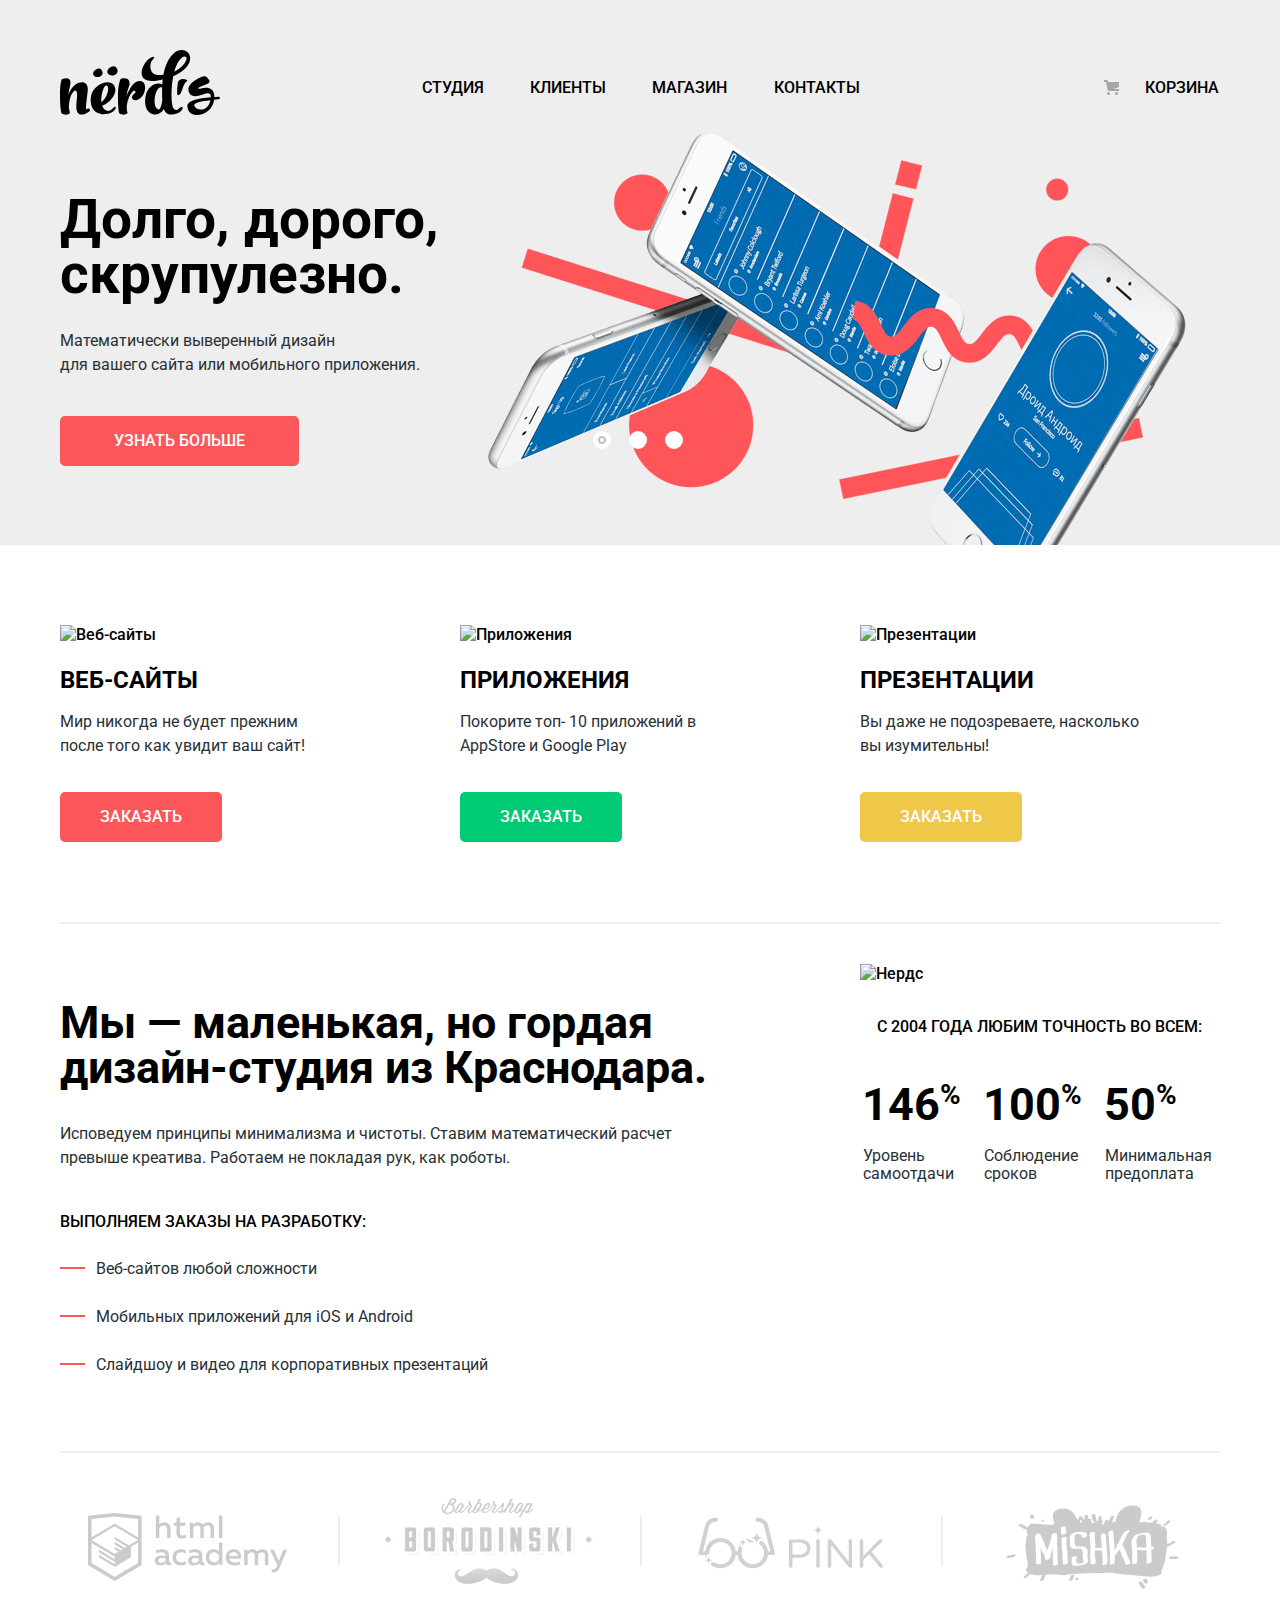
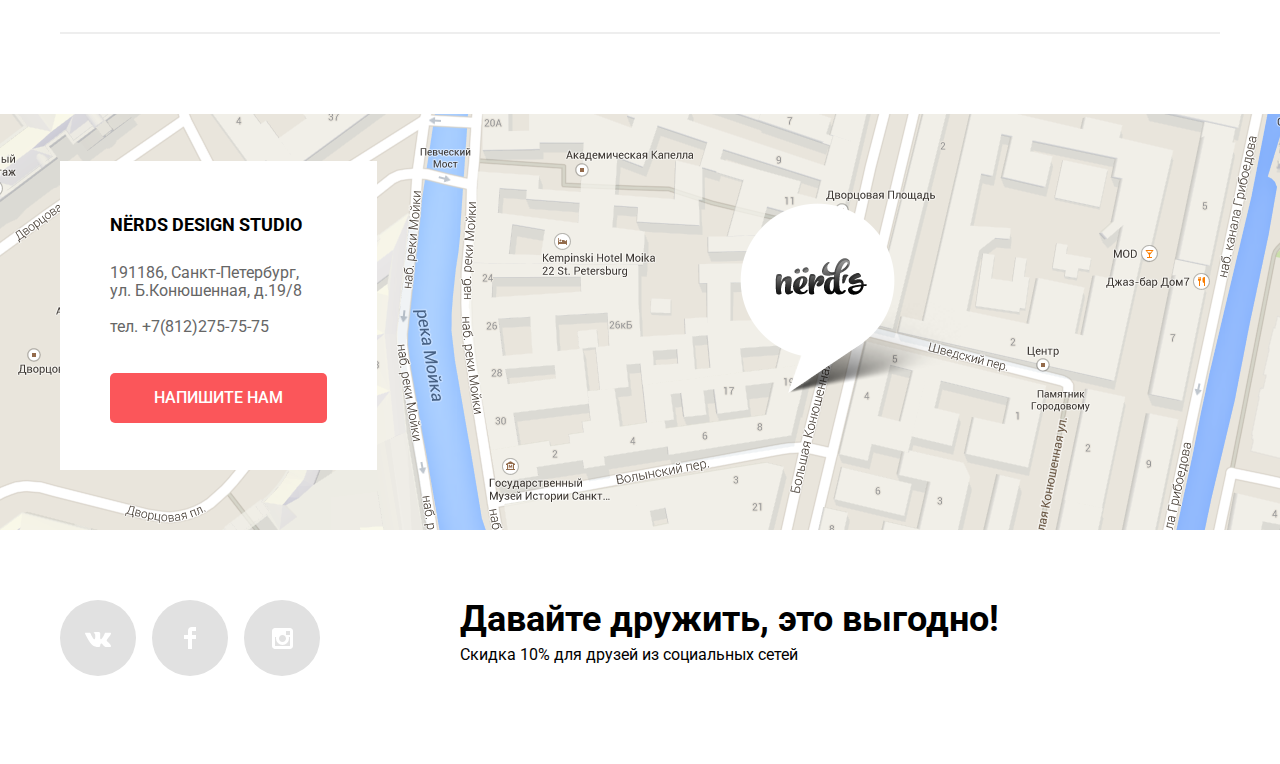
==== commit f81f46d2: "Исправление финальной версии" ====
--- a/index.html
+++ b/index.html
@@ -38,7 +38,7 @@
                      <img src="img/slide1.png" width="698" height="413" alt="Слайд 1">
                      <div class="slide-information">
                         <p class="title-slide">Долго, дорого, скрупулезно.</p>
-                        <p>Математически выверенный дизайн<br> для вашего сайта или мобильного приложения.
+                        <p class="slide-text">Математически выверенный дизайн<br> для вашего сайта или мобильного приложения.
                         </p>
                         <a class="btn btn-lg btn-red" href="information.html">Узнать больше</a>
                      </div>
@@ -47,7 +47,7 @@
                      <img src="img/slide2.png" width="660" height="413" alt="Слайд 2">
                      <div class="slide-information">
                         <p class="title-slide">Любим математику как никто другой</p>
-                        <p>Никакого креатива, только математические формулы для расчета идеальных пропорций.</p>
+                        <p class="slide-text">Никакого креатива, только математические формулы для расчета идеальных пропорций.</p>
                         <a class="btn btn-lg btn-red" href="information.html">Узнать больше</a>
                      </div>
                   </div>
@@ -55,7 +55,7 @@
                      <img src="img/slide3.png" width="760" height="413" alt="Слайд 3">
                      <div class="slide-information">
                         <p class="title-slide">Только ночь, только хардкор</p>
-                        <p>Работать днем, как все? Мы против этого. Ближе к полуночи работа только начинается.</p>
+                        <p class="slide-text">Работать днем, как все? Мы против этого. Ближе к полуночи работа только начинается.</p>
                         <a class="btn btn-lg btn-red" href="information.html">Узнать больше</a>
                      </div>
                   </div>
@@ -71,21 +71,21 @@
             <h2 class="visually-hidden">Услуги</h2>
             <ul class="services-list">
                <li class="services-item">
-                  <img src="img/veb.png" alt="Веб-сайты" width="300" height="146">
+                  <img src="img/illustration-1.jpg" alt="Веб-сайты" width="300" height="146">
                   <h3>Веб-сайты</h3>
-                  <p>Мир никогда не будет прежним<br> после того как увидит ваш сайт!</p>
+                  <p>Мир никогда не будет прежним после того как увидит ваш сайт!</p>
                   <a class="btn btn-sm btn-red" href="order.html">Заказать</a>
                </li>
                <li class="services-item">
-                  <img src="img/app.png" alt="Приложения" width="300" height="146">
+                  <img src="img/illustration-2.jpg" alt="Приложения" width="300" height="146">
                   <h3>Приложения</h3>
                   <p>Покорите топ- 10 приложений в AppStore и Google Play</p>
                   <a class="btn btn-sm btn-green" href="order.html">Заказать</a>
                </li>
                <li class="services-item">
-                  <img src="img/presentation.png" alt="Презентации" width="300" height="146">
+                  <img src="img/illustration-3.jpg" alt="Презентации" width="300" height="146">
                   <h3>Презентации</h3>
-                  <p>Вы даже не подозреваете,<br> насколько вы изумительны!</p>
+                  <p>Вы даже не подозреваете, насколько вы изумительны!</p>
                   <a class="btn btn-sm btn-yellow" href="order.html">Заказать</a>
                </li>
             </ul>
@@ -105,7 +105,7 @@
                </ul>
             </div>
             <div class="principles">
-               <img src="img/nerds-illustration.png" alt="Нердс" width="360" height="208">
+               <img src="img/nerds-illustration.jpg" alt="Нердс" width="360" height="208">
                <p class="advantages-item">С 2004 года любим точность во всем:</p>
                <table class="data">
                   <tr>
@@ -184,7 +184,7 @@
                <label for="user-text">Текст письма:</label><br>
                <textarea class="form-text" id="user-text" name="text" placeholder="В свободной форме"></textarea>
             </p>
-            <button class="btn btn-lg btn-red" type="submit">Отправить</button>
+            <button class="btn btn-lg-sub btn-red" type="submit">Отправить</button>
          </form>
          <button class="modal-close" type="button">Закрыть</button>
       </section>
--- a/css/style.css
+++ b/css/style.css
@@ -37,7 +37,7 @@
 .item-navigation {
     display: flex;
     width: 800px;
-    padding-top: 14px;
+    padding-top: 10px;
     padding-left: 202px;
 }
 .visually-hidden {
@@ -103,7 +103,7 @@
     padding-top: 0;
     padding-bottom: 0;
 }
-.slide-information p {
+p.slide-text {
     width: 380px;
     margin-bottom: 39px;
     font-weight: 400;
@@ -198,6 +198,7 @@
     display: flex;
     justify-content: space-between;
     padding-right: 60px;
+    padding-left: 0;
     list-style: none;
 }
 .services-item {
@@ -213,6 +214,7 @@
     text-transform: uppercase;
 }
 .services-item p {
+    max-width: 280px;
     margin-bottom: 34px;
     margin-top: 15px;
     font-weight: 400;
@@ -955,6 +957,7 @@
 }
 .modal-show {
     display: block;
+    
 }
 .write-form {
     display: flex;
@@ -1053,6 +1056,12 @@
     color: #e74246;
     border-color: #e74246;
 }
+.btn-lg-sub {
+    display: inline-block;
+    padding-left: 84px;
+    padding-right: 84px;
+    text-align: center;
+}
 button.btn {
     font-family: "Roboto", "Arial", "Arial Black", sans-serif;
     line-height: 50px;
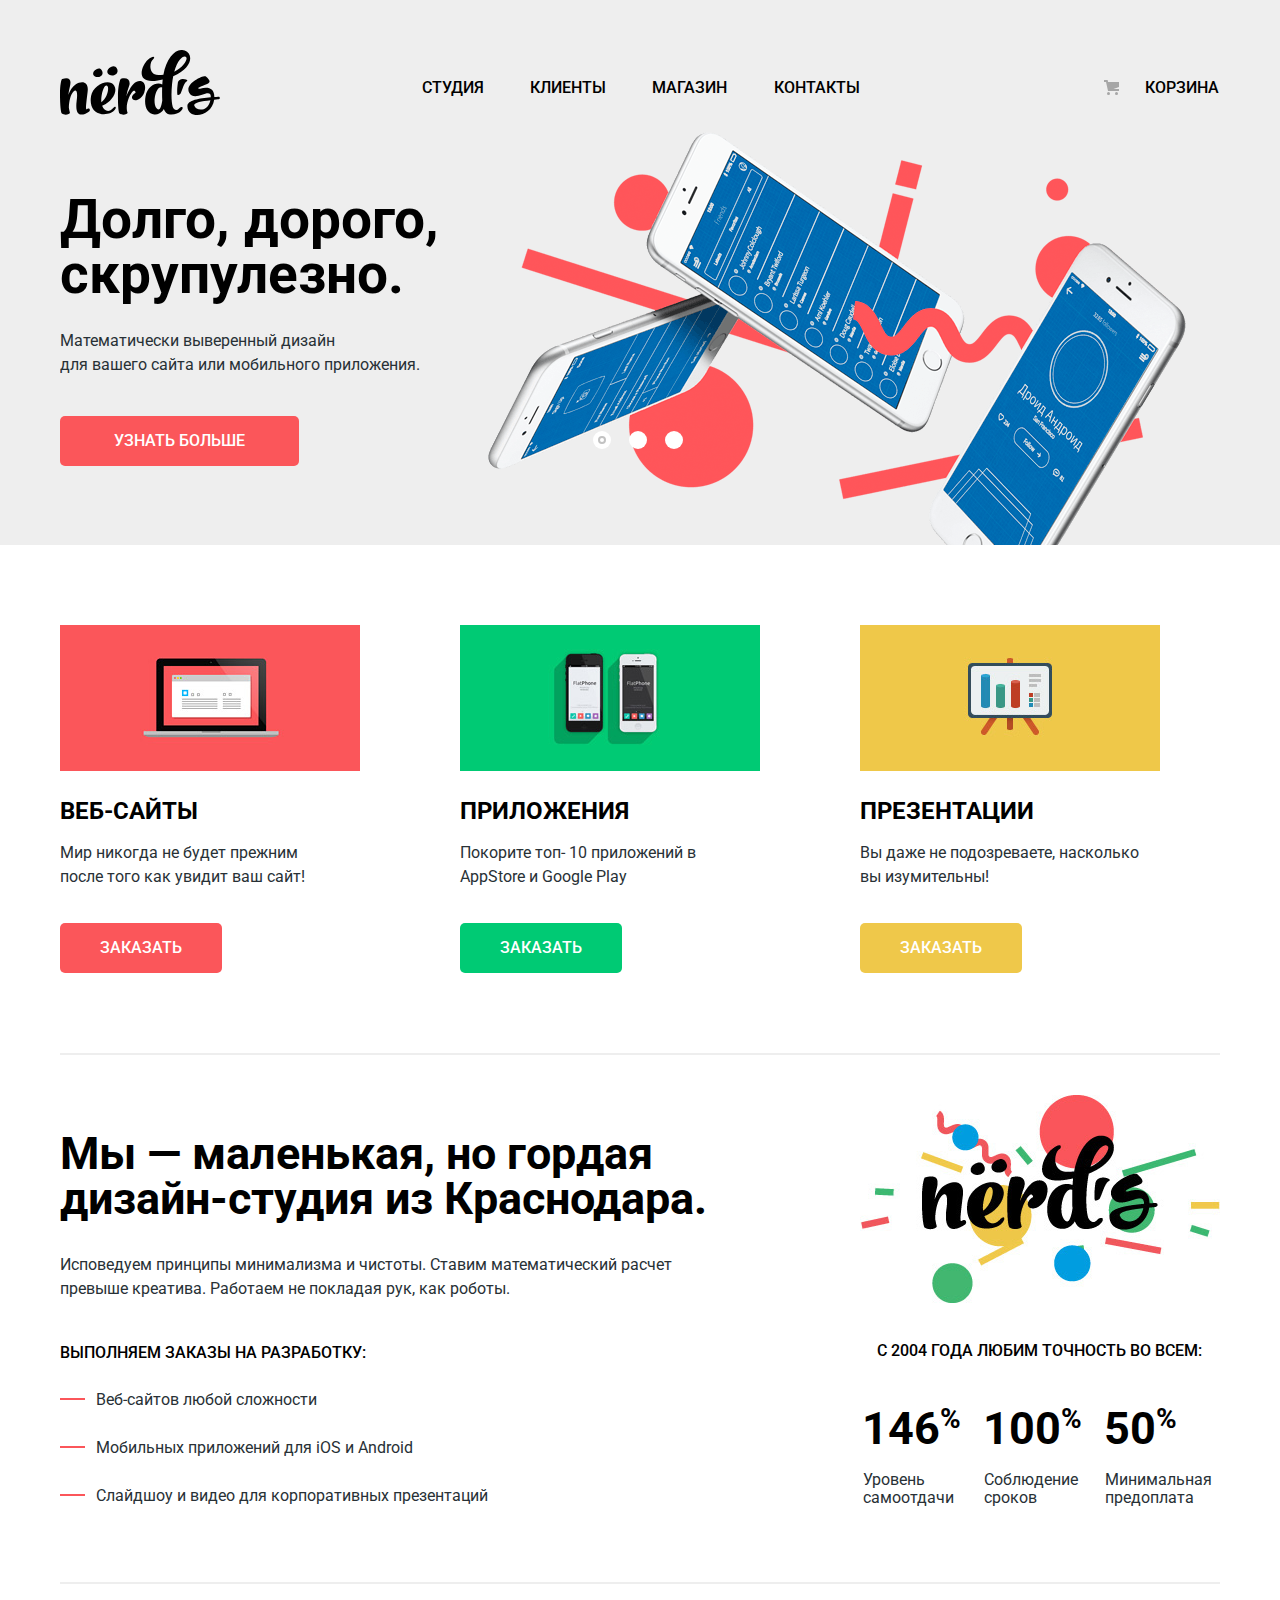
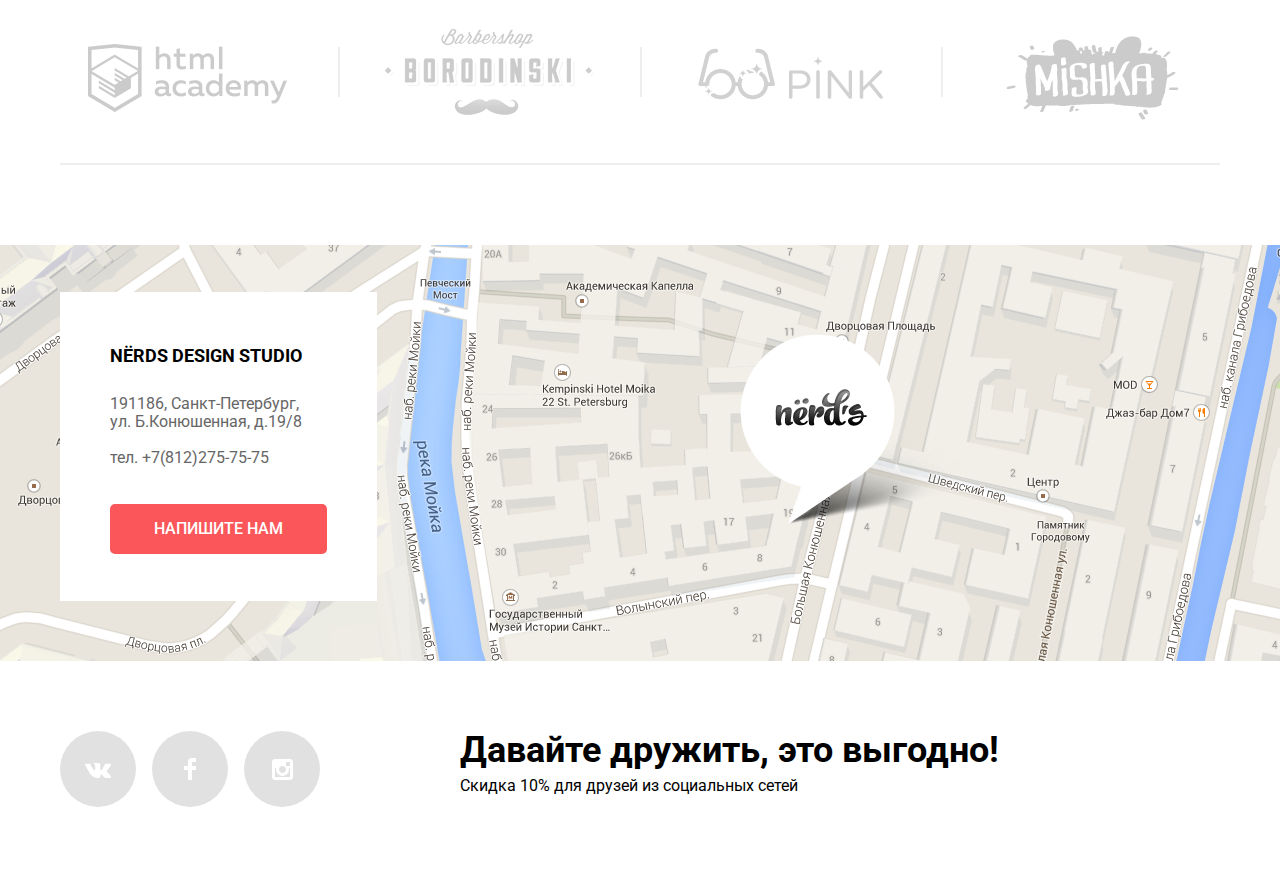
==== commit 01f0631e: "Исправление главной страницы и каталога (выравнивание, добавлены картинки в новом формате)" ====
--- a/index.html
+++ b/index.html
@@ -173,15 +173,15 @@
          <h2>Напишите нам</h2>
          <form class="write-form" action="https://echo.htmlacademy.ru" method="post">
             <p>
-               <label for="user-name">Ваше имя:</label><br>
+               <label for="user-name">Ваше имя:</label>
                <input class="form-name" id="user-name" type="text" name="name" value="" placeholder="Представьтесь, пожалуйста">
             </p>
             <p>
-               <label for="user-e-mail">Ваш e-mail:</label><br>
+               <label for="user-e-mail">Ваш e-mail:</label>
                <input class="form-e-mail" id="user-e-mail" type="email" name="e-mail" value="" placeholder="Для отправки ответа">
             </p>
             <p>
-               <label for="user-text">Текст письма:</label><br>
+               <label for="user-text">Текст письма:</label>
                <textarea class="form-text" id="user-text" name="text" placeholder="В свободной форме"></textarea>
             </p>
             <button class="btn btn-lg-sub btn-red" type="submit">Отправить</button>
--- a/css/style.css
+++ b/css/style.css
@@ -942,12 +942,14 @@
 }
 .modal-write {
     position: fixed;
-    bottom: 190px;
+    bottom: auto;
     left: 50%;
+    top: 50%;
     z-index: 200;
+    transform: translate(-50%,-50%);
     display: none;
     width: 760px;
-    margin-left: -473px;
+    margin: 0;
     padding-left: 100px;
     padding-right: 100px;
     padding-top: 62px;
@@ -1000,6 +1002,7 @@
     line-height: 18px;
 }
 .write-form label {
+    display: block;
     margin-bottom: 10px;
     font-weight: 700;
 }
@@ -1058,8 +1061,10 @@
 }
 .btn-lg-sub {
     display: inline-block;
-    padding-left: 84px;
-    padding-right: 84px;
+    padding-left: 82px;
+    padding-right: 82px;
+
+    font-size: 16px;
     text-align: center;
 }
 button.btn {
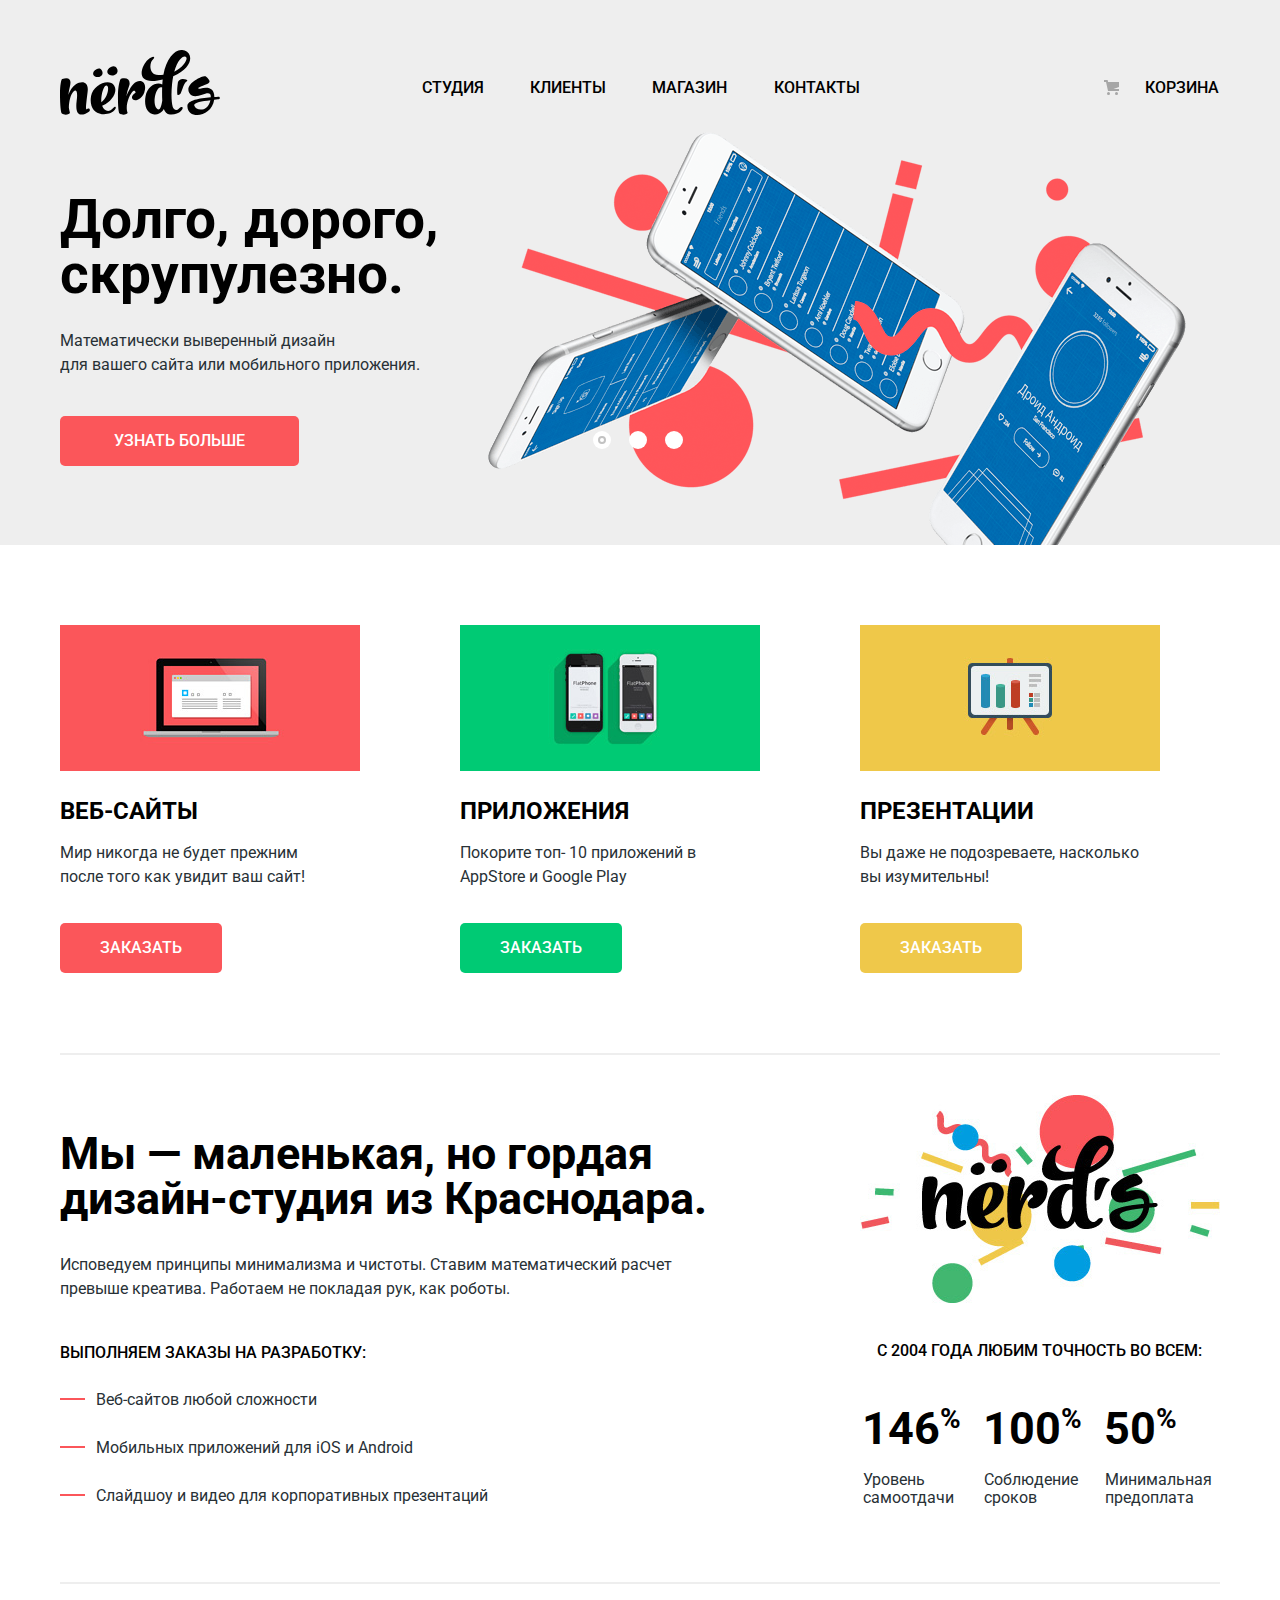
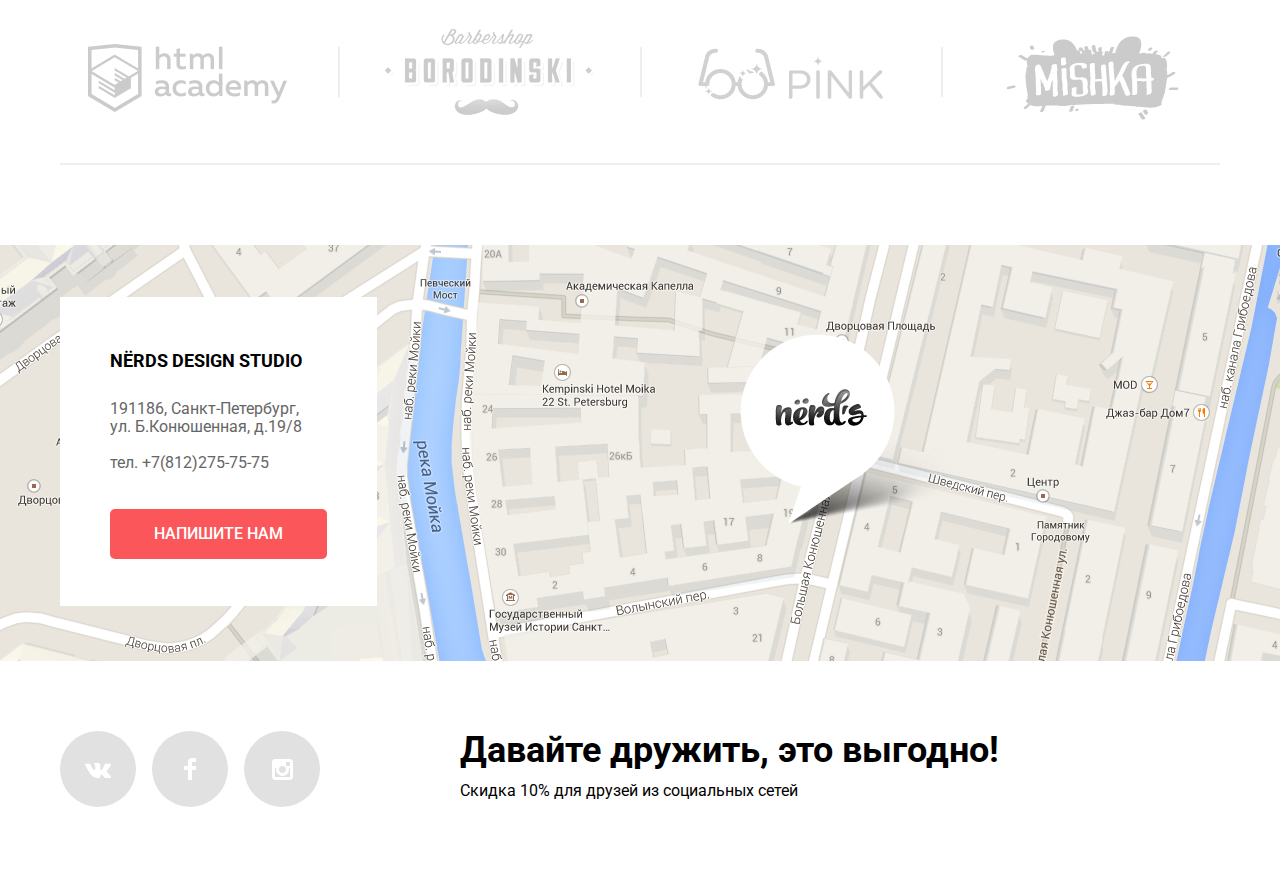
==== commit 974cfdf5: "Изменение ширины заголовка и текста слайда" ====
--- a/index.html
+++ b/index.html
@@ -55,7 +55,7 @@
                      <img src="img/slide3.png" width="760" height="413" alt="Слайд 3">
                      <div class="slide-information">
                         <p class="title-slide">Только ночь, только хардкор</p>
-                        <p class="slide-text">Работать днем, как все? Мы против этого. Ближе к полуночи работа только начинается.</p>
+                        <p class="slide-text">Работать днем, как все? Мы против этого.<br> Ближе к полуночи работа только начинается.</p>
                         <a class="btn btn-lg btn-red" href="information.html">Узнать больше</a>
                      </div>
                   </div>
--- a/css/style.css
+++ b/css/style.css
@@ -104,14 +104,14 @@
     padding-bottom: 0;
 }
 p.slide-text {
-    width: 380px;
+    max-width: 408px;
     margin-bottom: 39px;
     font-weight: 400;
     line-height: 24px;
     color: #283136;
 }
 p.title-slide {
-    width: 510px;
+    width: 520px;
     margin-top: 77px;
     margin-bottom: 27px;
     font-size: 55px;
@@ -272,7 +272,7 @@
     margin-bottom: 50px;
 }
 .capability {
-    width: 660px;
+    width: 680px;
 }
 .capability p,
 .capability li {
@@ -425,7 +425,7 @@
 }
 .footer-contacts {
     position: absolute;
-    bottom: 60px;
+    bottom: 55px;
     margin: 0;
     padding: 49px 50px 47px 50px;
     background: #ffffff;
@@ -524,7 +524,7 @@
     line-height: 36px;
 }
 p.discount {
-    margin-top: 0;
+    margin-top: 5px;
     font-size: 16px;
     font-weight: 400;
     line-height: 22px;
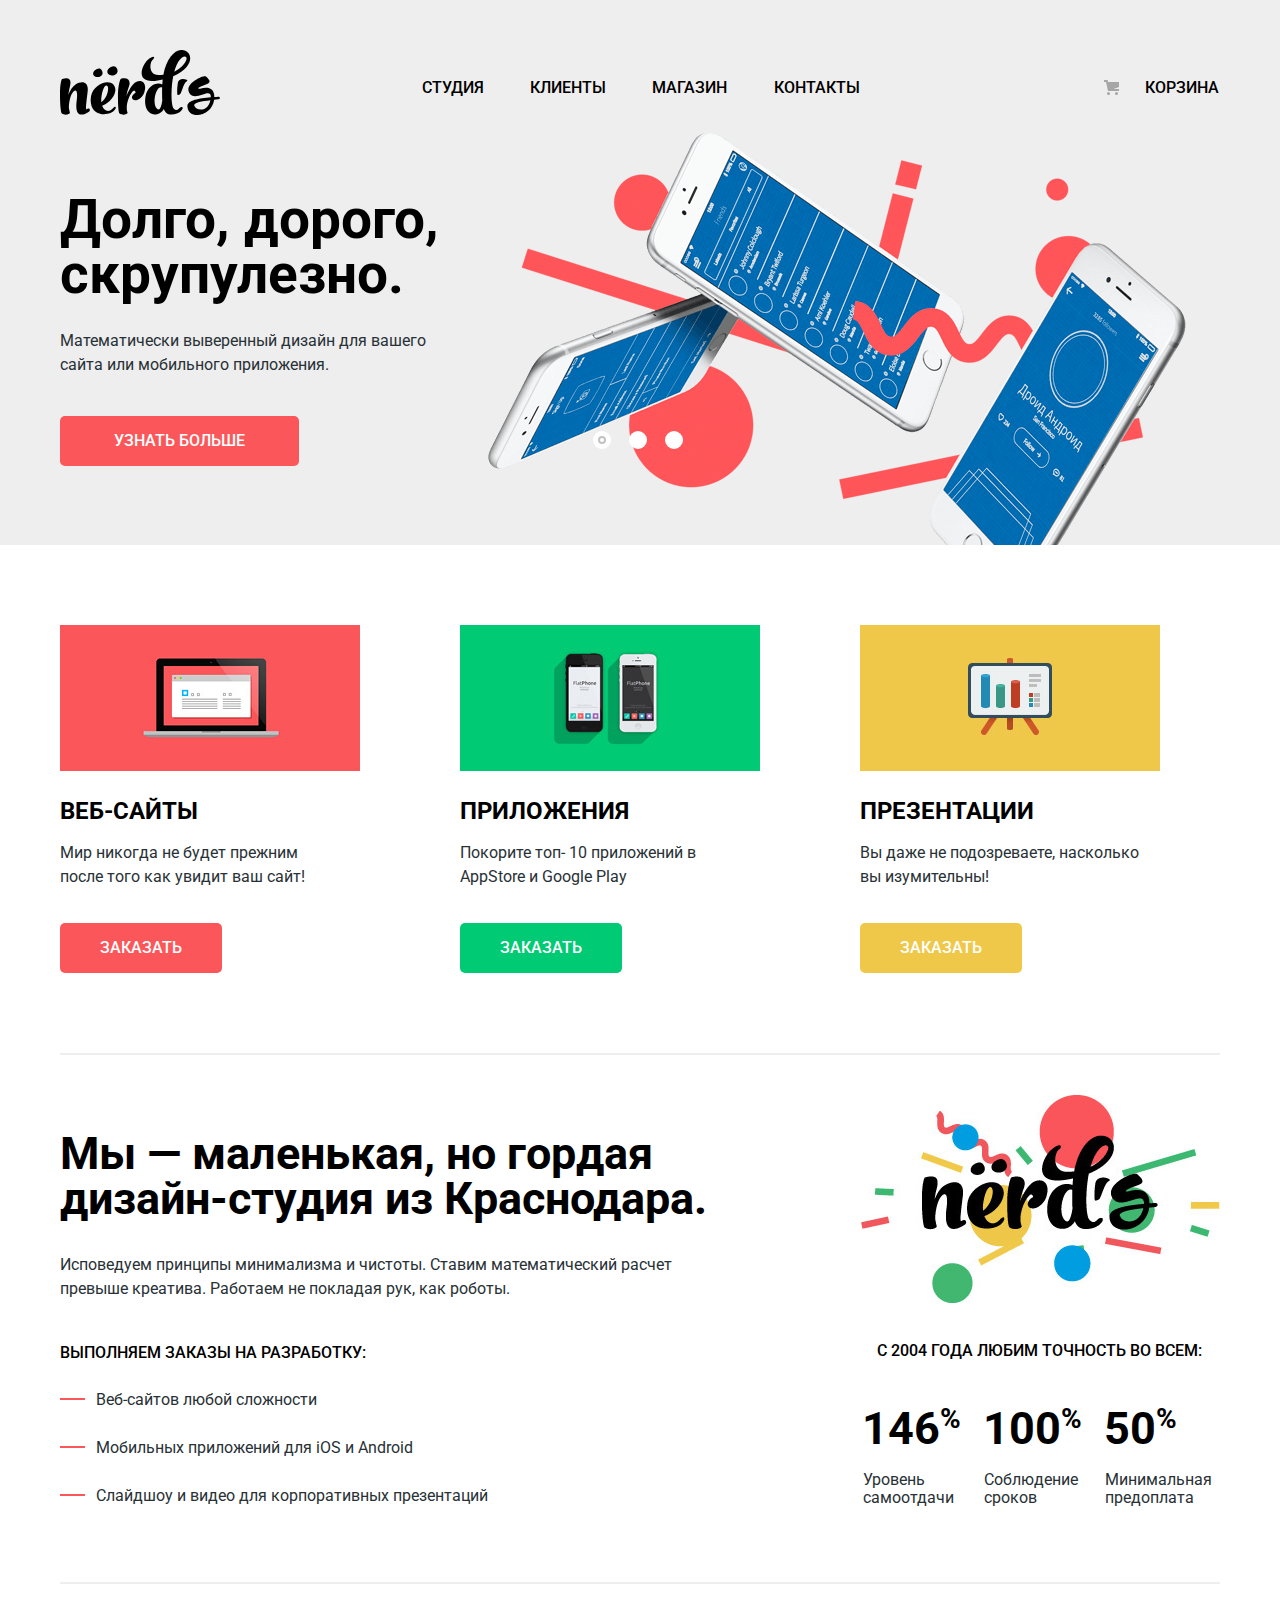
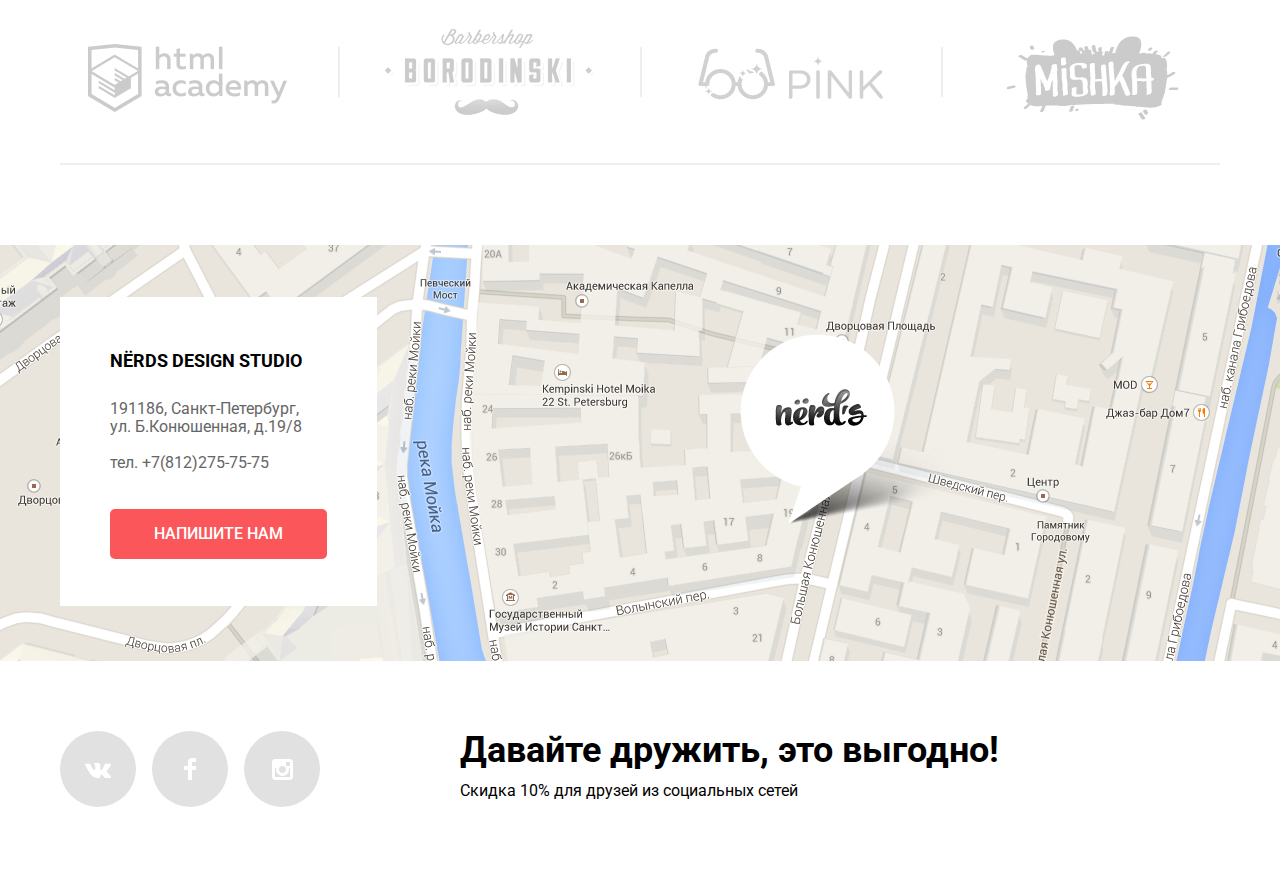
==== commit b17329a3: "Выполнение дополнительных критериев" ====
--- a/index.html
+++ b/index.html
@@ -5,7 +5,7 @@
       <title>Нердс</title>
       <link rel="stylesheet" href="https://fonts.googleapis.com/css?family=Roboto:400,500,700&amp;subset=cyrillic">
       <link rel="stylesheet" href="css/normalise.css">
-      <link rel="stylesheet" href="css/style.css">
+      <link rel="stylesheet" href="css/style-min.css">
    </head>
    <body>
       <header class="main-menu">
@@ -38,7 +38,7 @@
                      <img src="img/slide1.png" width="698" height="413" alt="Слайд 1">
                      <div class="slide-information">
                         <p class="title-slide">Долго, дорого, скрупулезно.</p>
-                        <p class="slide-text">Математически выверенный дизайн<br> для вашего сайта или мобильного приложения.
+                        <p class="slide-text">Математически выверенный дизайн для вашего сайта или мобильного приложения.
                         </p>
                         <a class="btn btn-lg btn-red" href="information.html">Узнать больше</a>
                      </div>
@@ -55,7 +55,7 @@
                      <img src="img/slide3.png" width="760" height="413" alt="Слайд 3">
                      <div class="slide-information">
                         <p class="title-slide">Только ночь, только хардкор</p>
-                        <p class="slide-text">Работать днем, как все? Мы против этого.<br> Ближе к полуночи работа только начинается.</p>
+                        <p class="slide-text">Работать днем, как все? Мы против этого. Ближе к полуночи работа только начинается.</p>
                         <a class="btn btn-lg btn-red" href="information.html">Узнать больше</a>
                      </div>
                   </div>
@@ -143,7 +143,7 @@
       <footer class="main-footer">
          <div class="contacts">
             <div class="map-container">
-               <img src="img/map-marker.png" alt="Карта" class="map">
+               <img src="img/map-marker.png" alt="Карта" width="100%" height="100%" class="map">
             </div>
             <div class="content-wrapper">
                <div class="footer-contacts">
@@ -188,21 +188,6 @@
          </form>
          <button class="modal-close" type="button">Закрыть</button>
       </section>
-      <script>
-         var openLink = document.querySelector(".footer-contacts a");
-         var popup = document.querySelector(".modal-write");
-         
-         openLink.addEventListener("click", function (evt) {
-             evt.preventDefault();
-             popup.classList.add("modal-show");
-         });
-         
-         var closeLink = document.querySelector(".modal-close");
-         
-         closeLink.addEventListener("click", function (evt) {
-             evt.preventDefault();
-             popup.classList.remove("modal-show");
-         });
-      </script>
+      <script src="js/script-min.js"></script>
    </body>
 </html>--- a/css/style-min.css
+++ b/css/style-min.css
@@ -0,0 +1 @@
+body,html{margin:0;padding:0}body{min-width:1160px;font-size:16px;font-weight:500;font-family:"Roboto","Arial","Arial Black",sans-serif;color:#000;background:url(../img/nerds-index.png)}a{text-decoration:none}.content-wrapper{position:relative;width:1160px;margin:0 auto;padding-left:20px;padding-right:20px}.main-menu{padding-top:50px;background-color:#eee}.main-navigation{display:flex;align-items:center}.main-navigation-logo{display:flex}.item-navigation{display:flex;width:800px;padding-top:10px;padding-left:202px}.slider>input,.visually-hidden{display:none}.site-navigation,.user-navigation{display:flex;margin:0;list-style:none}.site-navigation{flex-wrap:wrap;width:462px;justify-content:space-between;padding:0}.user-navigation{width:124px;justify-content:flex-end;padding:0 0 0 245px}.user-navigation .backet-link{position:relative;top:0;right:3px}.backet-link::before{content:"";position:absolute;top:2px;right:100px;width:15px;height:15px;background-image:url(../img/cart-icon.svg);background-repeat:no-repeat;background-position:0 0}.site-navigation a,.user-navigation a{line-height:30px;color:#000;text-transform:uppercase}.site-navigation a:hover,.user-navigation a:hover{color:#fb565a}.site-navigation a:active,.user-navigation a:active{color:#cacaca}.container{width:100%}.wrapper{background-color:#eee;min-height:430px}.slider{position:relative;padding-top:0;padding-bottom:0}p.slide-text{max-width:408px;margin-bottom:39px;font-weight:400;line-height:24px;color:#283136}p.title-slide{width:520px;margin-top:77px;margin-bottom:27px;font-size:55px;font-weight:700;line-height:55px;color:#000}.slider-content{position:relative;width:inherit;min-height:430px;overflow:hidden}.slides{position:absolute;z-index:0;width:1160px;opacity:0}#slide1:checked~.slider-content>.slide1,#slide2:checked~.slider-content>.slide2,#slide3:checked~.slider-content>.slide3{z-index:1;opacity:1}.slider .controls{position:absolute;left:553px;bottom:92px;z-index:200}.slider label{position:relative;display:inline-block;width:18px;height:18px;margin:0 14px 0 0;background-color:#fff;border-radius:50%;cursor:pointer}#slide1:checked~.controls label:nth-of-type(1):before,#slide2:checked~.controls label:nth-of-type(2):before,#slide3:checked~.controls label:nth-of-type(3):before{content:"";position:absolute;top:5px;left:5px;display:inline-block;width:4px;height:4px;background:#fff;border:2px solid #c2c2c2;border-radius:50%}.slide-information{width:450px}.slides img{position:absolute;right:34px;top:17px}.slide2 img,.slide3 img{position:absolute;right:0}.btn-lg{display:inline-block;padding-left:54px;padding-right:54px;text-align:center;border-radius:5px}.services{margin-top:80px}.services-list{display:flex;justify-content:space-between;padding-right:60px;padding-left:0;list-style:none}.services-item{width:300px;padding-right:0}.services-item h3{margin-top:21px;margin-bottom:6px;font-size:24px;font-weight:700;line-height:30px;text-transform:uppercase}.services-item p{max-width:280px;margin-bottom:34px;margin-top:15px;font-weight:400;line-height:24px;color:#283136}.btn-sm{display:inline-block;padding-right:40px;padding-left:40px;text-align:center;border-radius:5px}.btn-red{background-color:#fb565a}.btn-red:hover{background-color:#e74246}.btn-red:active{background-color:#d7373b;color:#e48789}.btn-green{background-color:#00ca74}.btn-green:hover{background-color:#00bc6c}.btn-green:active{background-color:#00aa62;color:#74c69c}.btn-yellow{background-color:#efc84a}.btn-yellow:hover{background-color:#eab534}.btn-yellow:active{background-color:#e5a722;color:#edc47f}.line{width:1160px;margin:80px auto 40px;border:0;border-top:2px solid #eee}.advantages{display:flex;justify-content:space-between;margin-bottom:50px}.capability{width:680px}.capability li,.capability p{margin-bottom:32px;font-weight:400;line-height:24px;color:#283136}p.advantages-item{margin-top:40px;margin-bottom:23px;font-weight:500;line-height:24px;text-transform:uppercase;color:#000}.advantages-list{margin:14px 0;padding:0;list-style:none}.advantages-list li{position:relative;margin-bottom:24px;padding-left:36px}.advantages-list li:before{content:"";position:absolute;top:10px;left:0;width:25px;height:2px;background-color:#fb565a}p.definition{margin-top:36px;font-size:45px;font-weight:700;line-height:45px;color:#000}.data,.principles{width:360px}.principles img{margin-bottom:10px}.principles p{margin-top:22px;padding-bottom:8px;margin-left:17px}th{padding:18px 18px 34px 0;font-size:45px;font-weight:700;line-height:10.06px;text-align:left}.sup{font-size:28px}td{font-weight:400;line-height:18px;color:#283136}.line-bottom,.line-top{width:1160px;margin:0 auto;border:0;border-top:2px solid #eee}.line-bottom{margin:32px auto 80px}.partners-list{display:flex;width:1160px;justify-content:space-between;padding-top:29px;padding-left:0;padding-right:0;list-style:none}.partners-list li:nth-child(2),.partners-list li:nth-child(3){padding-bottom:8px}.partners-item{position:relative;display:flex;align-items:center;width:22%;justify-content:center}.partners-item:after{content:"";position:absolute;right:-25px;top:18px;display:inline-block;width:2px;height:50px;background-color:#eee}.partners-item:last-child:after{content:"";display:none}.partners a{opacity:.2}.partners a:hover{opacity:1}.partners a:active{opacity:.1}.main-footer{width:100%;margin-top:60px}.contacts{position:relative}.map-container{min-width:1200px;height:416px}.map{width:100%;margin:0 auto;height:100%;object-fit:cover}.footer-contacts{position:absolute;bottom:55px;margin:0;padding:49px 50px 47px;background:#fff}.footer-contacts a{margin-top:21px}.footer-contacts h4{margin:0 0 24px;font-size:18px;font-weight:700;line-height:30px;text-transform:uppercase}.footer-contacts p{width:204px;margin-top:18px;font-weight:400;line-height:18px;color:#666}.btn-lg-write{display:inline-block;padding-right:44px;padding-left:44px;text-align:center;border-radius:5px}.footer-social{display:flex;justify-content:flex-start}.social-button-item,.social-button-list{display:flex;justify-content:space-between}.social-button-list{margin-bottom:72px;margin-top:54px}.social-button-item{width:260px;padding:0;list-style:none}.social-button{position:relative;display:inline-block;width:76px;height:76px;background-color:#e1e1e1;border-radius:50%}.social-button .fb,.social-button .inst,.social-button .vk{position:absolute;top:50%;left:50%}.social-button .vk{width:26px;height:15px;margin-top:-6.5px;margin-left:-13px}.social-button .fb{width:12px;height:22px;margin-top:-11px;margin-left:-6px}.social-button .inst{width:21px;height:21px;margin-top:-10.5px;margin-left:-10.5px}.social-button:hover{background-color:#e74246}.social-button:active{background-color:#d7373b}.social-button .fb:active,.social-button .inst.active,.social-button .vk:active{opacity:.3}.footer-text p{margin-bottom:7px;margin-top:71px;font-size:36px;font-weight:700;line-height:36px}p.discount{margin-top:5px;font-size:16px;font-weight:400;line-height:22px}.footer-text{display:flex;flex-direction:column;width:560px;padding-left:140px}a.logo:hover{opacity:.8}a.logo:active{opacity:.3}.navigation-shop a{border-bottom:2px solid #fb565a;padding-bottom:9px}h1.shop{width:1160px;margin:0 auto;padding:73px 20px 108px 12px;font-size:55px;font-weight:500;line-height:55px;text-align:center;background-color:#eee}.catalog-columns{display:flex;justify-content:space-between;margin-top:55px}.cost,.grid p{margin-top:0;font-size:18px;font-weight:700;line-height:30px;text-transform:uppercase}.filter{width:260px;margin-right:140px}.range-controls{position:relative;width:200px;height:80px;margin-top:50px;margin-bottom:13px;padding:0 30px;background:#eee;border-radius:5px;overflow:hidden}.price-controls{margin-top:0}.scale{width:212px;height:2px;margin-top:37px;background:#d7dcde}.bar{width:147px;height:2px;background:#00ca74}.toggle{position:absolute;top:30px;left:30px;width:4px;height:4px;background:#ababab;border-radius:50%;border:8px solid #fff;cursor:pointer}.max-toggle{left:15px}.min-toggle{left:157px}.max-price,.min-price{width:60px;padding:8px 10px;font-family:"Roboto","Arial","Arial Black",sans-serif;font-size:16px;line-height:22px;font-weight:400;text-align:center;color:#283136;text-transform:uppercase;background:#eee;border:0;border-radius:5px}.min-price{margin-left:5px;margin-right:29px}.max-price{margin-left:8px}.grid p{margin-top:53px;margin-bottom:14px}.grid-list{position:relative;margin:0;padding:0;list-style:none}.features-item,.grid-item{position:relative;font-weight:400;line-height:20px;color:#283136}.grid-item{margin-bottom:15px}input[type=checkbox],input[type=radio]{display:none;list-style:none}.radio:not(checked)+label:before{content:"";display:inline-block;width:25px;height:25px;margin-right:10px;vertical-align:middle;background-image:url(../img/radio-off.svg);background-position:left bottom;background-repeat:no-repeat;opacity:.3}.radio:checked+label:before{content:url(../img/radio-on.svg);margin-right:10px;vertical-align:middle}.checkbox:not(checked)+label:hover:before,.radio:not(checked)+label:hover:before{opacity:1}.features p{margin-top:42px;margin-bottom:11px;font-size:18px;font-weight:700;line-height:30px;text-transform:uppercase}.features-list{margin-bottom:0;padding:0;list-style:none}.checkbox:not(checked)+label:before{content:"";display:inline-block;width:27px;height:23px;margin-right:7px;margin-bottom:17px;vertical-align:top;background:url(../img/checkbox-off.svg);background-repeat:no-repeat;opacity:.3}.checkbox:checked+label:before{content:url(../img/checkbox-on.svg);margin-right:7px;margin-bottom:17px;vertical-align:top}.grey-button{display:inline-block;width:256px;height:50px;margin-top:30px;font-family:"Roboto","Arial","Arial Black",sans-serif;font-size:16px;font-weight:500;line-height:18px;text-transform:uppercase;color:#000;background:#eee;border-radius:5px;border:0}.grey-button:hover{background-color:#dfdfdf}.grey-button:active{background-color:#d5d5d5;opacity:.3}.sort-catalog{display:flex;width:760px;flex-wrap:wrap}.sort-list{display:flex}.sort{margin-right:265px;margin-bottom:39px;margin-top:3px;font-size:18px;font-weight:700;line-height:18px;text-transform:uppercase}.arrow,.sort-item{display:flex;justify-content:space-between;margin-top:3px;list-style:none}.sort-item{padding:0;width:270px}.item-description a,.sort-item a{font-size:14px;font-weight:400;line-height:18px;text-transform:uppercase;color:#cacaca}.sort-item a:hover{color:#8d8d8d}.sort-item a:active{color:#000}.arrow{width:40px;margin-right:23px;padding-left:47px}.arrow .arrow-down,.arrow .arrow-up{opacity:.2}.arrow .arrow-down:hover,.arrow .arrow-up:hover{opacity:.4}.sort-item .active{color:#010101}.arrow .active,.arrow .arrow-down:active,.arrow .arrow-up:active{opacity:1}.item-description p{font-weight:400;padding-bottom:10px}.item-description a{font-size:16px;font-weight:700;line-height:30px;color:#000}.btn-cost{display:inline-block;padding-right:60px;padding-left:60px;text-align:center;border-radius:5px}.catalog-list{display:flex;width:760px;justify-content:space-between;flex-wrap:wrap;margin-top:58px;margin-bottom:0;padding:0}.catalog-item{position:relative;width:360px;height:576px;margin-bottom:72px;list-style:none}.catalog-item:before{content:'⬤ ⬤ ⬤';position:absolute;height:40px;top:-40px;width:100%;padding:9px 10px 12px 15px;font-size:12px;letter-spacing:3px;color:#fff;background-color:#e9e9e9;box-sizing:border-box;border-radius:5px 5px 0 0}.catalog-item:hover:before{background-color:#4d4d4d}.catalog-item:hover .item-description{display:block}.item-description{position:absolute;bottom:0;display:none;max-height:100%;overflow-y:scroll;box-sizing:border-box;padding:30px 72px 44px;font-size:16px;line-height:18px;text-align:center;color:#666;background-color:#eee}a.btn{font-weight:500;line-height:50px;text-transform:uppercase;color:#fff}.pager{display:flex;width:446px;justify-content:space-between;margin-top:-9px;margin-bottom:0;padding:0;list-style:none}.pager-first a{display:inline-block;width:44px;height:44px;line-height:45px;text-align:center;color:#000;background-color:#fff;border:3px solid #dbdbdb;border-radius:5px}.btn-next a,.btn-pager a{line-height:50px;color:#000}.btn-next,.btn-pager a{display:inline-block;height:50px;border-radius:5px}.btn-pager a{text-align:center;background-color:#eee;width:50px}.btn-pager a:hover{background-color:#dfdfdf}.btn-pager a:active{background-color:#d5d5d5;opacity:.3}.btn-next{width:260px;background:#eee;border:0}.btn-next a{margin-left:75px;margin-top:60px;text-transform:uppercase}.btn-next:hover{background:#dfdfdf}.btn-next:active{background:#d5d5d5;opacity:.3}.modal-write{position:fixed;bottom:auto;left:50%;top:50%;z-index:200;transform:translate(-50%,-50%);display:none;width:760px;margin:0;padding:62px 100px 85px;background-color:#fff;box-shadow:0 0 100px 5px #ebebeb}.modal-show{display:block}.write-form{display:flex;justify-content:space-between;flex-wrap:wrap}.modal-close{position:absolute;top:77px;right:90px;width:22px;height:22px;font-size:0;background-image:url(../img/close-cross.svg);background-color:#fff;background-repeat:no-repeat;border:0;opacity:.3;cursor:pointer}.modal-close:hover{opacity:1}.modal-close:active{opacity:.1}.modal-write h2,.modal-write p{margin-top:0;font-family:"Roboto","Arial","Arial Black",sans-serif}.modal-write h2{font-size:45px;margin-bottom:41px;font-weight:500;line-height:45px}.modal-write p{margin-bottom:0;font-weight:700;line-height:18px}.write-form label{display:block;margin-bottom:10px;font-weight:700}.write-form input[type=email],.write-form input[type=text],.write-form textarea{margin-top:10px;font-family:"Roboto","Arial","Arial Black",sans-serif;font-size:16px;line-height:18px;color:#444;border-radius:3px;border:2px solid #d7dcde;box-sizing:border-box;opacity:.5}.write-form input[type=email],.write-form input[type=text]{padding:14px 133px 14px 14px;font-weight:400;width:360px;height:50px;margin-bottom:33px}.write-form textarea{width:760px;height:114px;margin-bottom:47px;padding-top:14px;padding-left:14px;padding-right:133px}.write-form input:hover,.write-form textarea:hover{color:#b4b9bb;border-color:#b4b9bb}.write-form input:focus,.write-form textarea:focus{color:#000;border-color:#000;outline:0}.write-form input:invalid,.write-form textarea:invalid{color:#e74246;border-color:#e74246}.btn-lg-sub{display:inline-block;padding-left:82px;padding-right:82px;font-size:16px;text-align:center}button.btn{font-family:"Roboto","Arial","Arial Black",sans-serif;line-height:50px;color:#fff;text-transform:uppercase;border-radius:5px;border:0}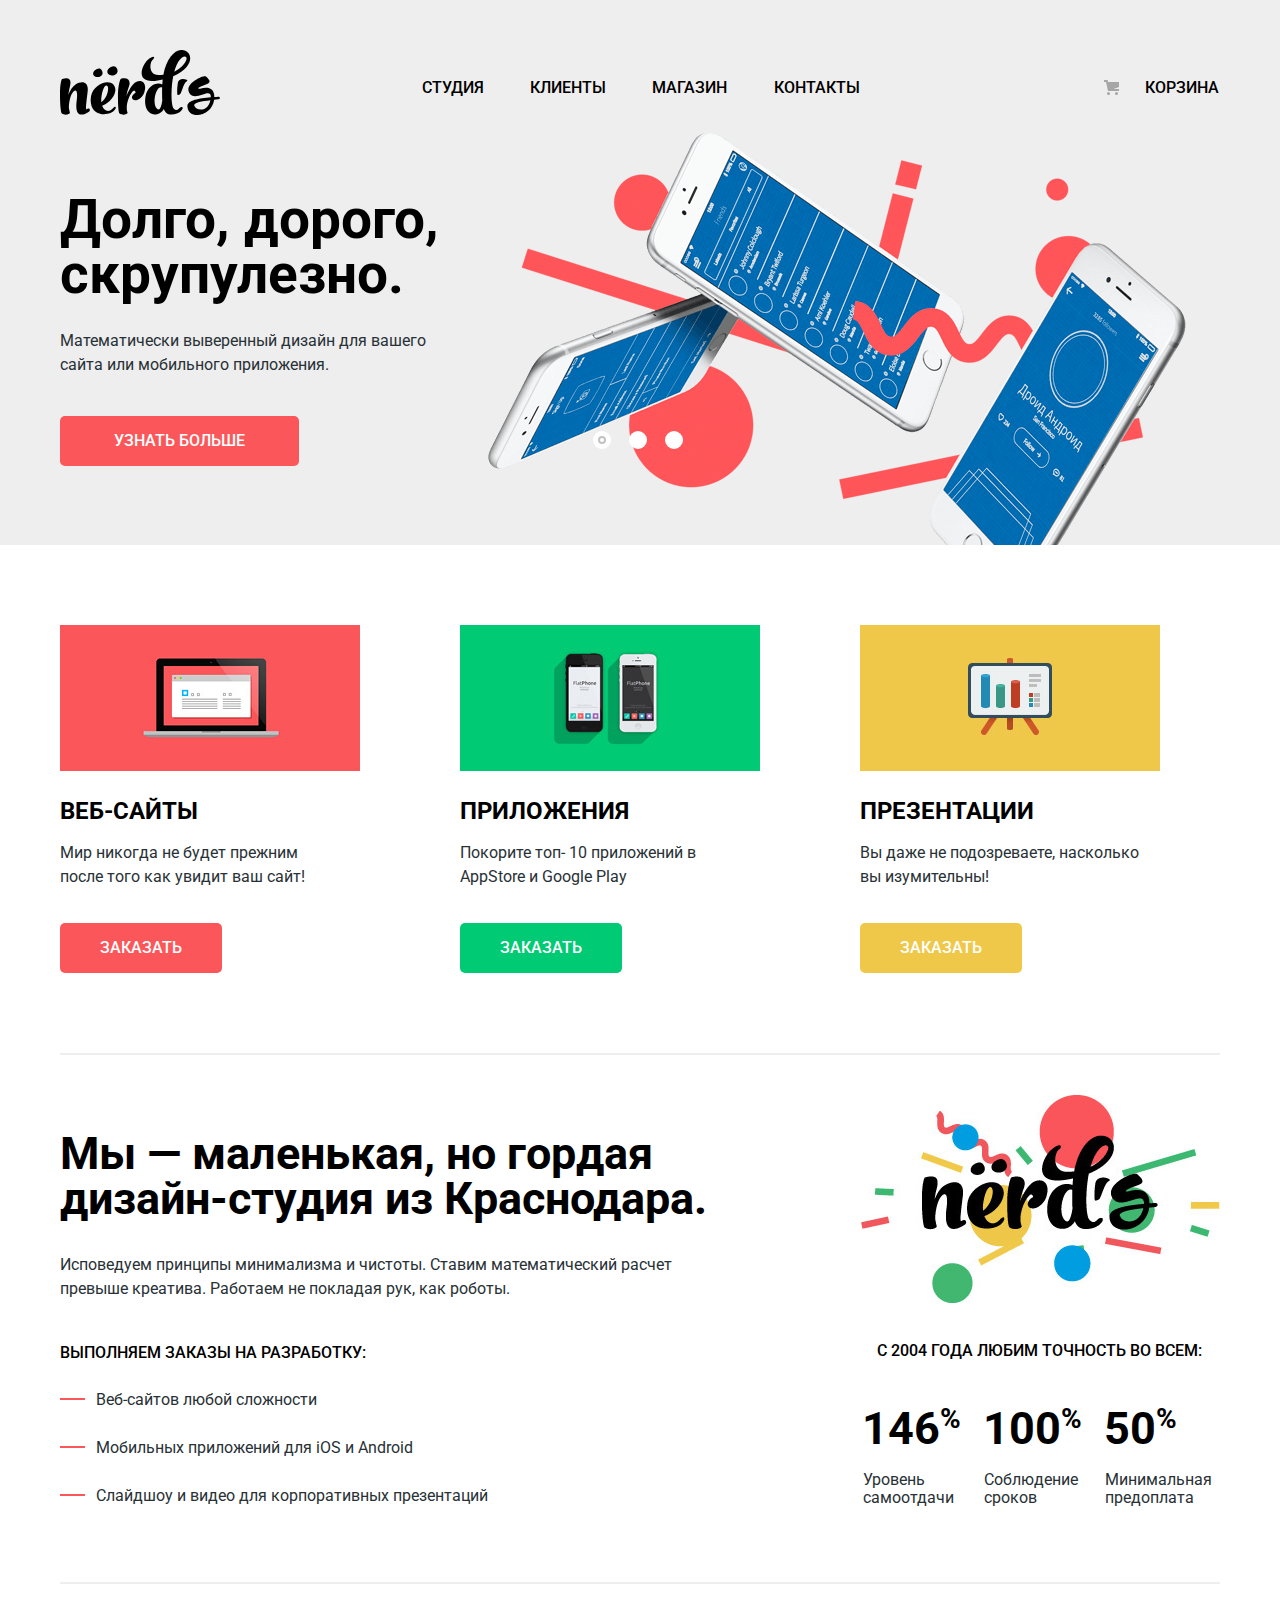
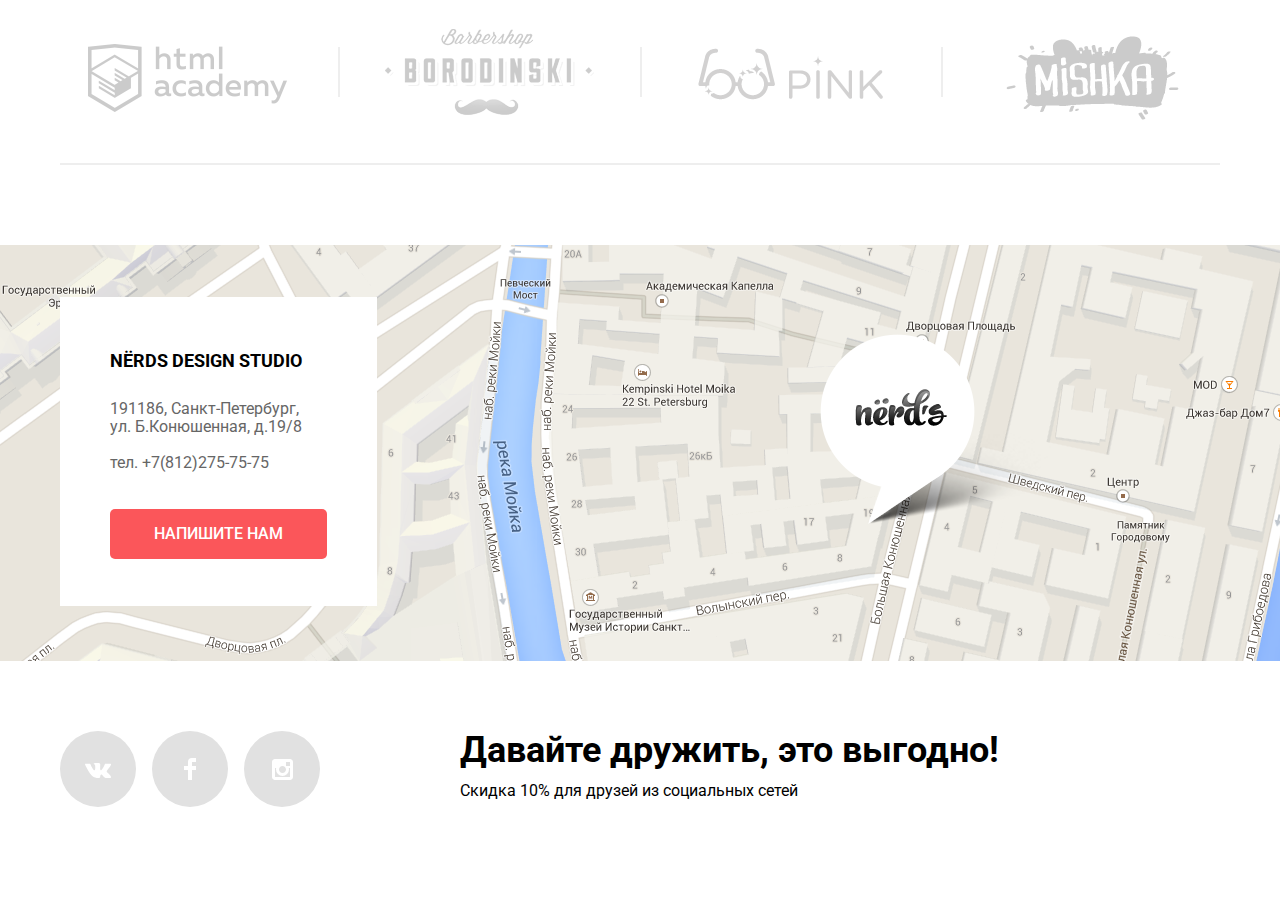
==== commit 339748be: "Выполнение дополнительных критериев (добавлена интерактивная карта)" ====
--- a/index.html
+++ b/index.html
@@ -143,7 +143,7 @@
       <footer class="main-footer">
          <div class="contacts">
             <div class="map-container">
-               <img src="img/map-marker.png" alt="Карта" width="100%" height="100%" class="map">
+               <iframe src="https://www.google.com/maps/embed?pb=!1m18!1m12!1m3!1d1998.59910436516!2d30.320894616030944!3d59.93879418187623!2m3!1f0!2f0!3f0!3m2!1i1024!2i768!4f13.1!3m3!1m2!1s0x4696310fca5ba729%3A0xea9c53d4493c879f!2z0JHQvtC70YzRiNCw0Y8g0JrQvtC90Y7RiNC10L3QvdCw0Y8g0YPQuy4sIDE5LCDQodCw0L3QutGCLdCf0LXRgtC10YDQsdGD0YDQsywgMTkxMTg2!5e0!3m2!1sru!2sru!4v1505398119733" allowfullscreen class="map"></iframe>
             </div>
             <div class="content-wrapper">
                <div class="footer-contacts">
@@ -158,9 +158,9 @@
             <h2 class="visually-hidden">Мы в социальных сетях</h2>
             <div class="social-button-list">
                <ul class="social-button-item">
-                  <li class="social-button"><a href="#"><img src="img/vk-icon.svg" alt="Вконтакте" width="26" height="15" class="vk"></a></li>
-                  <li class="social-button"><a href="#"><img src="img/fb-icon.svg" alt="Фейсбук" width="12" height="22" class="fb"></a></li>
-                  <li class="social-button"><a href="#"><img src="img/insta-icon.svg" alt="Инстаграмм" width="21" height="21" class="inst"></a></li>
+                  <li><a class="social-button" href="#"><img src="img/vk-icon.svg" alt="Вконтакте" width="26" height="15" class="vk"></a></li>
+                  <li><a class="social-button" href="#"><img src="img/fb-icon.svg" alt="Фейсбук" width="12" height="22" class="fb"></a></li>
+                  <li><a class="social-button" href="#"><img src="img/insta-icon.svg" alt="Инстаграмм" width="21" height="21" class="inst"></a></li>
                </ul>
             </div>
             <div class="footer-text">
--- a/css/style-min.css
+++ b/css/style-min.css
@@ -1 +1 @@
-body,html{margin:0;padding:0}body{min-width:1160px;font-size:16px;font-weight:500;font-family:"Roboto","Arial","Arial Black",sans-serif;color:#000;background:url(../img/nerds-index.png)}a{text-decoration:none}.content-wrapper{position:relative;width:1160px;margin:0 auto;padding-left:20px;padding-right:20px}.main-menu{padding-top:50px;background-color:#eee}.main-navigation{display:flex;align-items:center}.main-navigation-logo{display:flex}.item-navigation{display:flex;width:800px;padding-top:10px;padding-left:202px}.slider>input,.visually-hidden{display:none}.site-navigation,.user-navigation{display:flex;margin:0;list-style:none}.site-navigation{flex-wrap:wrap;width:462px;justify-content:space-between;padding:0}.user-navigation{width:124px;justify-content:flex-end;padding:0 0 0 245px}.user-navigation .backet-link{position:relative;top:0;right:3px}.backet-link::before{content:"";position:absolute;top:2px;right:100px;width:15px;height:15px;background-image:url(../img/cart-icon.svg);background-repeat:no-repeat;background-position:0 0}.site-navigation a,.user-navigation a{line-height:30px;color:#000;text-transform:uppercase}.site-navigation a:hover,.user-navigation a:hover{color:#fb565a}.site-navigation a:active,.user-navigation a:active{color:#cacaca}.container{width:100%}.wrapper{background-color:#eee;min-height:430px}.slider{position:relative;padding-top:0;padding-bottom:0}p.slide-text{max-width:408px;margin-bottom:39px;font-weight:400;line-height:24px;color:#283136}p.title-slide{width:520px;margin-top:77px;margin-bottom:27px;font-size:55px;font-weight:700;line-height:55px;color:#000}.slider-content{position:relative;width:inherit;min-height:430px;overflow:hidden}.slides{position:absolute;z-index:0;width:1160px;opacity:0}#slide1:checked~.slider-content>.slide1,#slide2:checked~.slider-content>.slide2,#slide3:checked~.slider-content>.slide3{z-index:1;opacity:1}.slider .controls{position:absolute;left:553px;bottom:92px;z-index:200}.slider label{position:relative;display:inline-block;width:18px;height:18px;margin:0 14px 0 0;background-color:#fff;border-radius:50%;cursor:pointer}#slide1:checked~.controls label:nth-of-type(1):before,#slide2:checked~.controls label:nth-of-type(2):before,#slide3:checked~.controls label:nth-of-type(3):before{content:"";position:absolute;top:5px;left:5px;display:inline-block;width:4px;height:4px;background:#fff;border:2px solid #c2c2c2;border-radius:50%}.slide-information{width:450px}.slides img{position:absolute;right:34px;top:17px}.slide2 img,.slide3 img{position:absolute;right:0}.btn-lg{display:inline-block;padding-left:54px;padding-right:54px;text-align:center;border-radius:5px}.services{margin-top:80px}.services-list{display:flex;justify-content:space-between;padding-right:60px;padding-left:0;list-style:none}.services-item{width:300px;padding-right:0}.services-item h3{margin-top:21px;margin-bottom:6px;font-size:24px;font-weight:700;line-height:30px;text-transform:uppercase}.services-item p{max-width:280px;margin-bottom:34px;margin-top:15px;font-weight:400;line-height:24px;color:#283136}.btn-sm{display:inline-block;padding-right:40px;padding-left:40px;text-align:center;border-radius:5px}.btn-red{background-color:#fb565a}.btn-red:hover{background-color:#e74246}.btn-red:active{background-color:#d7373b;color:#e48789}.btn-green{background-color:#00ca74}.btn-green:hover{background-color:#00bc6c}.btn-green:active{background-color:#00aa62;color:#74c69c}.btn-yellow{background-color:#efc84a}.btn-yellow:hover{background-color:#eab534}.btn-yellow:active{background-color:#e5a722;color:#edc47f}.line{width:1160px;margin:80px auto 40px;border:0;border-top:2px solid #eee}.advantages{display:flex;justify-content:space-between;margin-bottom:50px}.capability{width:680px}.capability li,.capability p{margin-bottom:32px;font-weight:400;line-height:24px;color:#283136}p.advantages-item{margin-top:40px;margin-bottom:23px;font-weight:500;line-height:24px;text-transform:uppercase;color:#000}.advantages-list{margin:14px 0;padding:0;list-style:none}.advantages-list li{position:relative;margin-bottom:24px;padding-left:36px}.advantages-list li:before{content:"";position:absolute;top:10px;left:0;width:25px;height:2px;background-color:#fb565a}p.definition{margin-top:36px;font-size:45px;font-weight:700;line-height:45px;color:#000}.data,.principles{width:360px}.principles img{margin-bottom:10px}.principles p{margin-top:22px;padding-bottom:8px;margin-left:17px}th{padding:18px 18px 34px 0;font-size:45px;font-weight:700;line-height:10.06px;text-align:left}.sup{font-size:28px}td{font-weight:400;line-height:18px;color:#283136}.line-bottom,.line-top{width:1160px;margin:0 auto;border:0;border-top:2px solid #eee}.line-bottom{margin:32px auto 80px}.partners-list{display:flex;width:1160px;justify-content:space-between;padding-top:29px;padding-left:0;padding-right:0;list-style:none}.partners-list li:nth-child(2),.partners-list li:nth-child(3){padding-bottom:8px}.partners-item{position:relative;display:flex;align-items:center;width:22%;justify-content:center}.partners-item:after{content:"";position:absolute;right:-25px;top:18px;display:inline-block;width:2px;height:50px;background-color:#eee}.partners-item:last-child:after{content:"";display:none}.partners a{opacity:.2}.partners a:hover{opacity:1}.partners a:active{opacity:.1}.main-footer{width:100%;margin-top:60px}.contacts{position:relative}.map-container{min-width:1200px;height:416px}.map{width:100%;margin:0 auto;height:100%;object-fit:cover}.footer-contacts{position:absolute;bottom:55px;margin:0;padding:49px 50px 47px;background:#fff}.footer-contacts a{margin-top:21px}.footer-contacts h4{margin:0 0 24px;font-size:18px;font-weight:700;line-height:30px;text-transform:uppercase}.footer-contacts p{width:204px;margin-top:18px;font-weight:400;line-height:18px;color:#666}.btn-lg-write{display:inline-block;padding-right:44px;padding-left:44px;text-align:center;border-radius:5px}.footer-social{display:flex;justify-content:flex-start}.social-button-item,.social-button-list{display:flex;justify-content:space-between}.social-button-list{margin-bottom:72px;margin-top:54px}.social-button-item{width:260px;padding:0;list-style:none}.social-button{position:relative;display:inline-block;width:76px;height:76px;background-color:#e1e1e1;border-radius:50%}.social-button .fb,.social-button .inst,.social-button .vk{position:absolute;top:50%;left:50%}.social-button .vk{width:26px;height:15px;margin-top:-6.5px;margin-left:-13px}.social-button .fb{width:12px;height:22px;margin-top:-11px;margin-left:-6px}.social-button .inst{width:21px;height:21px;margin-top:-10.5px;margin-left:-10.5px}.social-button:hover{background-color:#e74246}.social-button:active{background-color:#d7373b}.social-button .fb:active,.social-button .inst.active,.social-button .vk:active{opacity:.3}.footer-text p{margin-bottom:7px;margin-top:71px;font-size:36px;font-weight:700;line-height:36px}p.discount{margin-top:5px;font-size:16px;font-weight:400;line-height:22px}.footer-text{display:flex;flex-direction:column;width:560px;padding-left:140px}a.logo:hover{opacity:.8}a.logo:active{opacity:.3}.navigation-shop a{border-bottom:2px solid #fb565a;padding-bottom:9px}h1.shop{width:1160px;margin:0 auto;padding:73px 20px 108px 12px;font-size:55px;font-weight:500;line-height:55px;text-align:center;background-color:#eee}.catalog-columns{display:flex;justify-content:space-between;margin-top:55px}.cost,.grid p{margin-top:0;font-size:18px;font-weight:700;line-height:30px;text-transform:uppercase}.filter{width:260px;margin-right:140px}.range-controls{position:relative;width:200px;height:80px;margin-top:50px;margin-bottom:13px;padding:0 30px;background:#eee;border-radius:5px;overflow:hidden}.price-controls{margin-top:0}.scale{width:212px;height:2px;margin-top:37px;background:#d7dcde}.bar{width:147px;height:2px;background:#00ca74}.toggle{position:absolute;top:30px;left:30px;width:4px;height:4px;background:#ababab;border-radius:50%;border:8px solid #fff;cursor:pointer}.max-toggle{left:15px}.min-toggle{left:157px}.max-price,.min-price{width:60px;padding:8px 10px;font-family:"Roboto","Arial","Arial Black",sans-serif;font-size:16px;line-height:22px;font-weight:400;text-align:center;color:#283136;text-transform:uppercase;background:#eee;border:0;border-radius:5px}.min-price{margin-left:5px;margin-right:29px}.max-price{margin-left:8px}.grid p{margin-top:53px;margin-bottom:14px}.grid-list{position:relative;margin:0;padding:0;list-style:none}.features-item,.grid-item{position:relative;font-weight:400;line-height:20px;color:#283136}.grid-item{margin-bottom:15px}input[type=checkbox],input[type=radio]{display:none;list-style:none}.radio:not(checked)+label:before{content:"";display:inline-block;width:25px;height:25px;margin-right:10px;vertical-align:middle;background-image:url(../img/radio-off.svg);background-position:left bottom;background-repeat:no-repeat;opacity:.3}.radio:checked+label:before{content:url(../img/radio-on.svg);margin-right:10px;vertical-align:middle}.checkbox:not(checked)+label:hover:before,.radio:not(checked)+label:hover:before{opacity:1}.features p{margin-top:42px;margin-bottom:11px;font-size:18px;font-weight:700;line-height:30px;text-transform:uppercase}.features-list{margin-bottom:0;padding:0;list-style:none}.checkbox:not(checked)+label:before{content:"";display:inline-block;width:27px;height:23px;margin-right:7px;margin-bottom:17px;vertical-align:top;background:url(../img/checkbox-off.svg);background-repeat:no-repeat;opacity:.3}.checkbox:checked+label:before{content:url(../img/checkbox-on.svg);margin-right:7px;margin-bottom:17px;vertical-align:top}.grey-button{display:inline-block;width:256px;height:50px;margin-top:30px;font-family:"Roboto","Arial","Arial Black",sans-serif;font-size:16px;font-weight:500;line-height:18px;text-transform:uppercase;color:#000;background:#eee;border-radius:5px;border:0}.grey-button:hover{background-color:#dfdfdf}.grey-button:active{background-color:#d5d5d5;opacity:.3}.sort-catalog{display:flex;width:760px;flex-wrap:wrap}.sort-list{display:flex}.sort{margin-right:265px;margin-bottom:39px;margin-top:3px;font-size:18px;font-weight:700;line-height:18px;text-transform:uppercase}.arrow,.sort-item{display:flex;justify-content:space-between;margin-top:3px;list-style:none}.sort-item{padding:0;width:270px}.item-description a,.sort-item a{font-size:14px;font-weight:400;line-height:18px;text-transform:uppercase;color:#cacaca}.sort-item a:hover{color:#8d8d8d}.sort-item a:active{color:#000}.arrow{width:40px;margin-right:23px;padding-left:47px}.arrow .arrow-down,.arrow .arrow-up{opacity:.2}.arrow .arrow-down:hover,.arrow .arrow-up:hover{opacity:.4}.sort-item .active{color:#010101}.arrow .active,.arrow .arrow-down:active,.arrow .arrow-up:active{opacity:1}.item-description p{font-weight:400;padding-bottom:10px}.item-description a{font-size:16px;font-weight:700;line-height:30px;color:#000}.btn-cost{display:inline-block;padding-right:60px;padding-left:60px;text-align:center;border-radius:5px}.catalog-list{display:flex;width:760px;justify-content:space-between;flex-wrap:wrap;margin-top:58px;margin-bottom:0;padding:0}.catalog-item{position:relative;width:360px;height:576px;margin-bottom:72px;list-style:none}.catalog-item:before{content:'⬤ ⬤ ⬤';position:absolute;height:40px;top:-40px;width:100%;padding:9px 10px 12px 15px;font-size:12px;letter-spacing:3px;color:#fff;background-color:#e9e9e9;box-sizing:border-box;border-radius:5px 5px 0 0}.catalog-item:hover:before{background-color:#4d4d4d}.catalog-item:hover .item-description{display:block}.item-description{position:absolute;bottom:0;display:none;max-height:100%;overflow-y:scroll;box-sizing:border-box;padding:30px 72px 44px;font-size:16px;line-height:18px;text-align:center;color:#666;background-color:#eee}a.btn{font-weight:500;line-height:50px;text-transform:uppercase;color:#fff}.pager{display:flex;width:446px;justify-content:space-between;margin-top:-9px;margin-bottom:0;padding:0;list-style:none}.pager-first a{display:inline-block;width:44px;height:44px;line-height:45px;text-align:center;color:#000;background-color:#fff;border:3px solid #dbdbdb;border-radius:5px}.btn-next a,.btn-pager a{line-height:50px;color:#000}.btn-next,.btn-pager a{display:inline-block;height:50px;border-radius:5px}.btn-pager a{text-align:center;background-color:#eee;width:50px}.btn-pager a:hover{background-color:#dfdfdf}.btn-pager a:active{background-color:#d5d5d5;opacity:.3}.btn-next{width:260px;background:#eee;border:0}.btn-next a{margin-left:75px;margin-top:60px;text-transform:uppercase}.btn-next:hover{background:#dfdfdf}.btn-next:active{background:#d5d5d5;opacity:.3}.modal-write{position:fixed;bottom:auto;left:50%;top:50%;z-index:200;transform:translate(-50%,-50%);display:none;width:760px;margin:0;padding:62px 100px 85px;background-color:#fff;box-shadow:0 0 100px 5px #ebebeb}.modal-show{display:block}.write-form{display:flex;justify-content:space-between;flex-wrap:wrap}.modal-close{position:absolute;top:77px;right:90px;width:22px;height:22px;font-size:0;background-image:url(../img/close-cross.svg);background-color:#fff;background-repeat:no-repeat;border:0;opacity:.3;cursor:pointer}.modal-close:hover{opacity:1}.modal-close:active{opacity:.1}.modal-write h2,.modal-write p{margin-top:0;font-family:"Roboto","Arial","Arial Black",sans-serif}.modal-write h2{font-size:45px;margin-bottom:41px;font-weight:500;line-height:45px}.modal-write p{margin-bottom:0;font-weight:700;line-height:18px}.write-form label{display:block;margin-bottom:10px;font-weight:700}.write-form input[type=email],.write-form input[type=text],.write-form textarea{margin-top:10px;font-family:"Roboto","Arial","Arial Black",sans-serif;font-size:16px;line-height:18px;color:#444;border-radius:3px;border:2px solid #d7dcde;box-sizing:border-box;opacity:.5}.write-form input[type=email],.write-form input[type=text]{padding:14px 133px 14px 14px;font-weight:400;width:360px;height:50px;margin-bottom:33px}.write-form textarea{width:760px;height:114px;margin-bottom:47px;padding-top:14px;padding-left:14px;padding-right:133px}.write-form input:hover,.write-form textarea:hover{color:#b4b9bb;border-color:#b4b9bb}.write-form input:focus,.write-form textarea:focus{color:#000;border-color:#000;outline:0}.write-form input:invalid,.write-form textarea:invalid{color:#e74246;border-color:#e74246}.btn-lg-sub{display:inline-block;padding-left:82px;padding-right:82px;font-size:16px;text-align:center}button.btn{font-family:"Roboto","Arial","Arial Black",sans-serif;line-height:50px;color:#fff;text-transform:uppercase;border-radius:5px;border:0}+body,html{margin:0;padding:0}body{min-width:1160px;font-size:16px;font-weight:500;font-family:"Roboto","Arial","Arial Black",sans-serif;color:#000;background:url(../img/nerds-index.png)}a{text-decoration:none}.content-wrapper{position:relative;width:1160px;margin:0 auto;padding-left:20px;padding-right:20px}.main-menu{padding-top:50px;background-color:#eee}.main-navigation{display:flex;align-items:center}.main-navigation-logo{display:flex}.item-navigation{display:flex;width:800px;padding-top:10px;padding-left:202px}.slider>input,.visually-hidden{display:none}.site-navigation,.user-navigation{display:flex;margin:0;list-style:none}.site-navigation{flex-wrap:wrap;width:462px;justify-content:space-between;padding:0}.user-navigation{width:124px;justify-content:flex-end;padding:0 0 0 245px}.user-navigation .backet-link{position:relative;top:0;right:3px}.backet-link::before{content:"";position:absolute;top:2px;right:100px;width:15px;height:15px;background-image:url(../img/cart-icon.svg);background-repeat:no-repeat;background-position:0 0}.site-navigation a,.user-navigation a{line-height:30px;color:#000;text-transform:uppercase}.site-navigation a:hover,.user-navigation a:hover{color:#fb565a}.site-navigation a:active,.user-navigation a:active{color:#cacaca}.container{width:100%}.wrapper{background-color:#eee;min-height:430px}.slider{position:relative;padding-top:0;padding-bottom:0}p.slide-text{max-width:408px;margin-bottom:39px;font-weight:400;line-height:24px;color:#283136}p.title-slide{width:520px;margin-top:77px;margin-bottom:27px;font-size:55px;font-weight:700;line-height:55px;color:#000}.slider-content{position:relative;width:inherit;min-height:430px;overflow:hidden}.slides{position:absolute;z-index:0;width:1160px;opacity:0}#slide1:checked~.slider-content>.slide1,#slide2:checked~.slider-content>.slide2,#slide3:checked~.slider-content>.slide3{z-index:1;opacity:1}.slider .controls{position:absolute;left:553px;bottom:92px;z-index:200}.slider label{position:relative;display:inline-block;width:18px;height:18px;margin:0 14px 0 0;background-color:#fff;border-radius:50%;cursor:pointer}#slide1:checked~.controls label:nth-of-type(1):before,#slide2:checked~.controls label:nth-of-type(2):before,#slide3:checked~.controls label:nth-of-type(3):before{content:"";position:absolute;top:5px;left:5px;display:inline-block;width:4px;height:4px;background:#fff;border:2px solid #c2c2c2;border-radius:50%}.slide-information{width:450px}.slides img{position:absolute;right:34px;top:17px}.slide2 img,.slide3 img{position:absolute;right:0}.btn-lg{display:inline-block;padding-left:54px;padding-right:54px;text-align:center;border-radius:5px}.services{margin-top:80px}.services-list{display:flex;justify-content:space-between;padding-right:60px;padding-left:0;list-style:none}.services-item{width:300px;padding-right:0}.services-item h3{margin-top:21px;margin-bottom:6px;font-size:24px;font-weight:700;line-height:30px;text-transform:uppercase}.services-item p{max-width:280px;margin-bottom:34px;margin-top:15px;font-weight:400;line-height:24px;color:#283136}.btn-sm{display:inline-block;padding-right:40px;padding-left:40px;text-align:center;border-radius:5px}.btn-red{background-color:#fb565a}.btn-red:hover{background-color:#e74246}.btn-red:active{background-color:#d7373b;color:#e48789}.btn-green{background-color:#00ca74}.btn-green:hover{background-color:#00bc6c}.btn-green:active{background-color:#00aa62;color:#74c69c}.btn-yellow{background-color:#efc84a}.btn-yellow:hover{background-color:#eab534}.btn-yellow:active{background-color:#e5a722;color:#edc47f}.line{width:1160px;margin:80px auto 40px;border:0;border-top:2px solid #eee}.advantages{display:flex;justify-content:space-between;margin-bottom:50px}.capability{width:680px}.capability li,.capability p{margin-bottom:32px;font-weight:400;line-height:24px;color:#283136}p.advantages-item{margin-top:40px;margin-bottom:23px;font-weight:500;line-height:24px;text-transform:uppercase;color:#000}.advantages-list{margin:14px 0;padding:0;list-style:none}.advantages-list li{position:relative;margin-bottom:24px;padding-left:36px}.advantages-list li:before{content:"";position:absolute;top:10px;left:0;width:25px;height:2px;background-color:#fb565a}p.definition{margin-top:36px;font-size:45px;font-weight:700;line-height:45px;color:#000}.data,.principles{width:360px}.principles img{margin-bottom:10px}.principles p{margin-top:22px;padding-bottom:8px;margin-left:17px}th{padding:18px 18px 34px 0;font-size:45px;font-weight:700;line-height:10.06px;text-align:left}.sup{font-size:28px}td{font-weight:400;line-height:18px;color:#283136}.line-bottom,.line-top{width:1160px;margin:0 auto;border:0;border-top:2px solid #eee}.line-bottom{margin:32px auto 80px}.partners-list{display:flex;width:1160px;justify-content:space-between;padding-top:29px;padding-left:0;padding-right:0;list-style:none}.partners-list li:nth-child(2),.partners-list li:nth-child(3){padding-bottom:8px}.partners-item{position:relative;display:flex;align-items:center;width:22%;justify-content:center}.partners-item:after{content:"";position:absolute;right:-25px;top:18px;display:inline-block;width:2px;height:50px;background-color:#eee}.partners-item:last-child:after{content:"";display:none}.partners a{opacity:.2}.partners a:hover{opacity:1}.partners a:active{opacity:.1}.main-footer{width:100%;margin-top:60px}.contacts{position:relative}.map-container{min-width:1440px;height:416px;background-image:url(../img/map-marker.png);background-repeat:no-repeat;background-position:center}iframe.map{width:100%;margin:0 auto;height:100%;object-fit:cover;border:0}.footer-contacts{position:absolute;bottom:55px;margin:0;padding:49px 50px 47px;background:#fff}.footer-contacts a{margin-top:21px}.footer-contacts h4{margin:0 0 24px;font-size:18px;font-weight:700;line-height:30px;text-transform:uppercase}.footer-contacts p{width:204px;margin-top:18px;font-weight:400;line-height:18px;color:#666}.btn-lg-write{display:inline-block;padding-right:44px;padding-left:44px;text-align:center;border-radius:5px}.footer-social{display:flex;justify-content:flex-start}.social-button-item,.social-button-list{display:flex;justify-content:space-between}.social-button-list{margin-bottom:72px;margin-top:54px}.social-button-item{width:260px;padding:0;list-style:none}.social-button{position:relative;display:inline-block;width:76px;height:76px;background-color:#e1e1e1;border-radius:50%}.social-button .fb,.social-button .inst,.social-button .vk{position:absolute;top:50%;left:50%}.social-button .vk{width:26px;height:15px;margin-top:-6.5px;margin-left:-13px}.social-button .fb{width:12px;height:22px;margin-top:-11px;margin-left:-6px}.social-button .inst{width:21px;height:21px;margin-top:-10.5px;margin-left:-10.5px}.social-button:hover{background-color:#e74246}.social-button:active{background-color:#d7373b;color:red}.social-button .fb:active,.social-button .inst:active,.social-button .vk:active{opacity:.3}.footer-text p{margin-bottom:7px;margin-top:71px;font-size:36px;font-weight:700;line-height:36px}p.discount{margin-top:5px;font-size:16px;font-weight:400;line-height:22px}.footer-text{display:flex;flex-direction:column;width:560px;padding-left:140px}a.logo:hover{opacity:.8}a.logo:active{opacity:.3}.navigation-shop a{border-bottom:2px solid #fb565a;padding-bottom:9px}h1.shop{width:1160px;margin:0 auto;padding:73px 20px 108px 12px;font-size:55px;font-weight:500;line-height:55px;text-align:center;background-color:#eee}.catalog-columns{display:flex;justify-content:space-between;margin-top:55px}.cost,.grid p{margin-top:0;font-size:18px;font-weight:700;line-height:30px;text-transform:uppercase}.filter{width:260px;margin-right:140px}.range-controls{position:relative;width:200px;height:80px;margin-top:50px;margin-bottom:13px;padding:0 30px;background:#eee;border-radius:5px;overflow:hidden}.price-controls{margin-top:0}.scale{width:212px;height:2px;margin-top:37px;background:#d7dcde}.bar{width:147px;height:2px;background:#00ca74}.toggle{position:absolute;top:30px;left:30px;width:4px;height:4px;background:#ababab;border-radius:50%;border:8px solid #fff;cursor:pointer}.max-toggle{left:15px}.min-toggle{left:157px}.max-price,.min-price{width:60px;padding:8px 10px;font-family:"Roboto","Arial","Arial Black",sans-serif;font-size:16px;line-height:22px;font-weight:400;text-align:center;color:#283136;text-transform:uppercase;background:#eee;border:0;border-radius:5px}.min-price{margin-left:5px;margin-right:29px}.max-price{margin-left:8px}.grid p{margin-top:53px;margin-bottom:14px}.grid-list{position:relative;margin:0;padding:0;list-style:none}.features-item,.grid-item{position:relative;font-weight:400;line-height:20px;color:#283136}.grid-item{margin-bottom:15px}input[type=checkbox],input[type=radio]{display:none;list-style:none}.radio:not(checked)+label:before{content:"";display:inline-block;width:25px;height:25px;margin-right:10px;vertical-align:middle;background-image:url(../img/radio-off.svg);background-position:left bottom;background-repeat:no-repeat;opacity:.3}.radio:checked+label:before{content:url(../img/radio-on.svg);margin-right:10px;vertical-align:middle}.checkbox:not(checked)+label:hover:before,.radio:not(checked)+label:hover:before{opacity:1}.features p{margin-top:42px;margin-bottom:11px;font-size:18px;font-weight:700;line-height:30px;text-transform:uppercase}.features-list{margin-bottom:0;padding:0;list-style:none}.checkbox:not(checked)+label:before{content:"";display:inline-block;width:27px;height:23px;margin-right:7px;margin-bottom:17px;vertical-align:top;background:url(../img/checkbox-off.svg);background-repeat:no-repeat;opacity:.3}.checkbox:checked+label:before{content:url(../img/checkbox-on.svg);margin-right:7px;margin-bottom:17px;vertical-align:top}.grey-button{display:inline-block;width:256px;height:50px;margin-top:30px;font-family:"Roboto","Arial","Arial Black",sans-serif;font-size:16px;font-weight:500;line-height:18px;text-transform:uppercase;color:#000;background:#eee;border-radius:5px;border:0}.grey-button:hover{background-color:#dfdfdf}.grey-button:active{background-color:#d5d5d5;opacity:.3}.sort-catalog{display:flex;width:760px;flex-wrap:wrap}.sort-list{display:flex}.sort{margin-right:265px;margin-bottom:39px;margin-top:3px;font-size:18px;font-weight:700;line-height:18px;text-transform:uppercase}.arrow,.sort-item{display:flex;justify-content:space-between;margin-top:3px;list-style:none}.sort-item{padding:0;width:270px}.item-description a,.sort-item a{font-size:14px;font-weight:400;line-height:18px;text-transform:uppercase;color:#cacaca}.sort-item a:hover{color:#8d8d8d}.sort-item a:active{color:#000}.arrow{width:40px;margin-right:23px;padding-left:47px}.arrow .arrow-down,.arrow .arrow-up{opacity:.2}.arrow .arrow-down:hover,.arrow .arrow-up:hover{opacity:.4}.sort-item .active{color:#010101}.arrow .active,.arrow .arrow-down:active,.arrow .arrow-up:active{opacity:1}.item-description p{font-weight:400;padding-bottom:10px}.item-description a{font-size:16px;font-weight:700;line-height:30px;color:#000}.btn-cost{display:inline-block;padding-right:60px;padding-left:60px;text-align:center;border-radius:5px}.catalog-list{display:flex;width:760px;justify-content:space-between;flex-wrap:wrap;margin-top:58px;margin-bottom:0;padding:0}.catalog-item{position:relative;width:360px;height:576px;margin-bottom:72px;list-style:none}.catalog-item:before{content:'⬤ ⬤ ⬤';position:absolute;height:40px;top:-40px;width:100%;padding:9px 10px 12px 15px;font-size:12px;letter-spacing:3px;color:#fff;background-color:#e9e9e9;box-sizing:border-box;border-radius:5px 5px 0 0}.catalog-item:hover:before{background-color:#4d4d4d}.catalog-item:hover .item-description{display:block}.item-description{position:absolute;bottom:0;display:none;max-height:100%;overflow-y:scroll;box-sizing:border-box;padding:30px 72px 44px;font-size:16px;line-height:18px;text-align:center;color:#666;background-color:#eee}a.btn{font-weight:500;line-height:50px;text-transform:uppercase;color:#fff}.pager{display:flex;width:446px;justify-content:space-between;margin-top:-9px;margin-bottom:0;padding:0;list-style:none}.pager-first a{display:inline-block;width:44px;height:44px;line-height:45px;text-align:center;color:#000;background-color:#fff;border:3px solid #dbdbdb;border-radius:5px}.btn-next a,.btn-pager a{line-height:50px;color:#000}.btn-next,.btn-pager a{display:inline-block;height:50px;border-radius:5px}.btn-pager a{text-align:center;background-color:#eee;width:50px}.btn-pager a:hover{background-color:#dfdfdf}.btn-pager a:active{background-color:#d5d5d5;opacity:.3}.btn-next{width:260px;background:#eee;border:0}.btn-next a{margin-left:75px;margin-top:60px;text-transform:uppercase}.btn-next:hover{background:#dfdfdf}.btn-next:active{background:#d5d5d5;opacity:.3}.modal-write{position:fixed;bottom:auto;left:50%;top:50%;z-index:200;transform:translate(-50%,-50%);display:none;width:760px;margin:0;padding:62px 100px 85px;background-color:#fff;box-shadow:0 0 100px 5px #ebebeb}.modal-show{display:block}.write-form{display:flex;justify-content:space-between;flex-wrap:wrap}.modal-close{position:absolute;top:77px;right:90px;width:22px;height:22px;font-size:0;background-image:url(../img/close-cross.svg);background-color:#fff;background-repeat:no-repeat;border:0;opacity:.3;cursor:pointer}.modal-close:hover{opacity:1}.modal-close:active{opacity:.1}.modal-write h2,.modal-write p{margin-top:0;font-family:"Roboto","Arial","Arial Black",sans-serif}.modal-write h2{font-size:45px;margin-bottom:41px;font-weight:500;line-height:45px}.modal-write p{margin-bottom:0;font-weight:700;line-height:18px}.write-form label{display:block;margin-bottom:10px;font-weight:700}.write-form input[type=email],.write-form input[type=text],.write-form textarea{margin-top:10px;font-family:"Roboto","Arial","Arial Black",sans-serif;font-size:16px;line-height:18px;color:#444;border-radius:3px;border:2px solid #d7dcde;box-sizing:border-box;opacity:.5}.write-form input[type=email],.write-form input[type=text]{padding:14px 133px 14px 14px;font-weight:400;width:360px;height:50px;margin-bottom:33px}.write-form textarea{width:760px;height:114px;margin-bottom:47px;padding-top:14px;padding-left:14px;padding-right:133px}.write-form input:hover,.write-form textarea:hover{color:#b4b9bb;border-color:#b4b9bb}.write-form input:focus,.write-form textarea:focus{color:#000;border-color:#000;outline:0}.write-form input:invalid,.write-form textarea:invalid{color:#e74246;border-color:#e74246}.btn-lg-sub{display:inline-block;padding-left:82px;padding-right:82px;font-size:16px;text-align:center}button.btn{font-family:"Roboto","Arial","Arial Black",sans-serif;line-height:50px;color:#fff;text-transform:uppercase;border-radius:5px;border:0}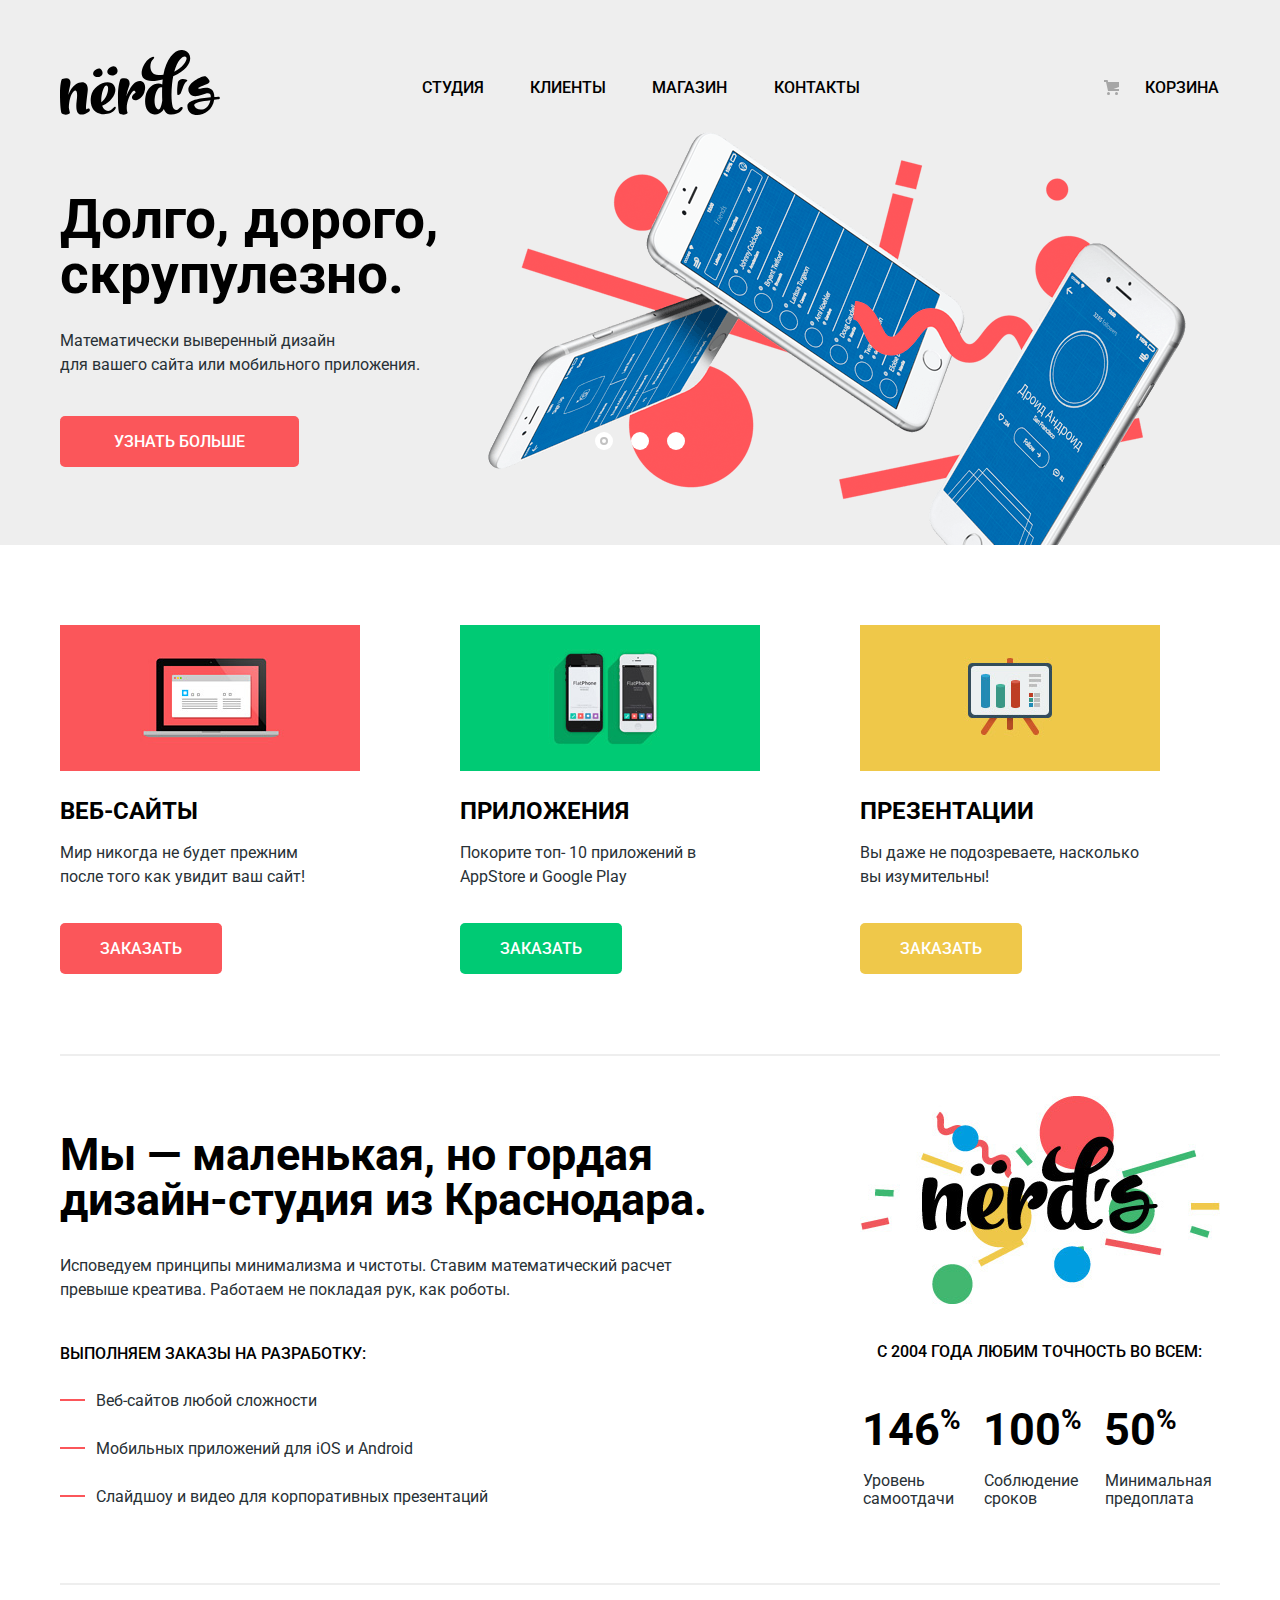
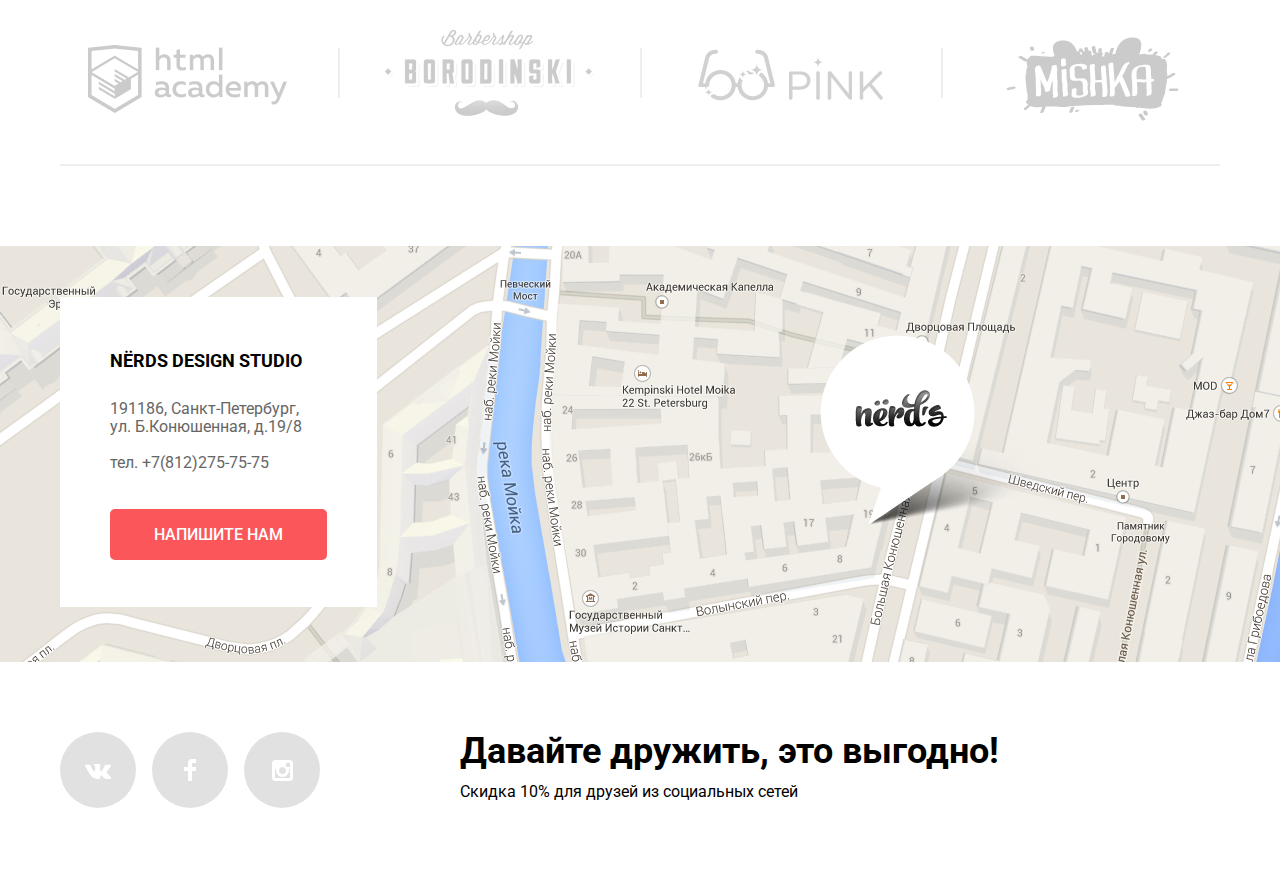
==== commit 1cb3e773: "Исправление дополнительных критериев (добавлена анимация формы)" ====
--- a/index.html
+++ b/index.html
@@ -38,7 +38,8 @@
                      <img src="img/slide1.png" width="698" height="413" alt="Слайд 1">
                      <div class="slide-information">
                         <p class="title-slide">Долго, дорого, скрупулезно.</p>
-                        <p class="slide-text">Математически выверенный дизайн для вашего сайта или мобильного приложения.
+                        <p class="slide-text">
+                            Математически выверенный дизайн<br> для вашего сайта или мобильного приложения.
                         </p>
                         <a class="btn btn-lg btn-red" href="information.html">Узнать больше</a>
                      </div>
@@ -55,7 +56,7 @@
                      <img src="img/slide3.png" width="760" height="413" alt="Слайд 3">
                      <div class="slide-information">
                         <p class="title-slide">Только ночь, только хардкор</p>
-                        <p class="slide-text">Работать днем, как все? Мы против этого. Ближе к полуночи работа только начинается.</p>
+                        <p class="slide-text slide-text3">Работать днем, как все? Мы против этого. Ближе к полуночи работа только начинается.</p>
                         <a class="btn btn-lg btn-red" href="information.html">Узнать больше</a>
                      </div>
                   </div>
@@ -158,9 +159,9 @@
             <h2 class="visually-hidden">Мы в социальных сетях</h2>
             <div class="social-button-list">
                <ul class="social-button-item">
-                  <li><a class="social-button" href="#"><img src="img/vk-icon.svg" alt="Вконтакте" width="26" height="15" class="vk"></a></li>
-                  <li><a class="social-button" href="#"><img src="img/fb-icon.svg" alt="Фейсбук" width="12" height="22" class="fb"></a></li>
-                  <li><a class="social-button" href="#"><img src="img/insta-icon.svg" alt="Инстаграмм" width="21" height="21" class="inst"></a></li>
+                  <li><a class="social-button" href="#">Вконтакте<img src="img/vk-icon.svg" alt="Вконтакте" width="26" height="15" class="vk"></a></li>
+                  <li><a class="social-button" href="#">Фейсбук<img src="img/fb-icon.svg" alt="Фейсбук" width="12" height="22" class="fb"></a></li>
+                  <li><a class="social-button" href="#">Инстаграмм<img src="img/insta-icon.svg" alt="Инстаграмм" width="21" height="21" class="inst"></a></li>
                </ul>
             </div>
             <div class="footer-text">
--- a/css/style-min.css
+++ b/css/style-min.css
@@ -1 +1 @@
-body,html{margin:0;padding:0}body{min-width:1160px;font-size:16px;font-weight:500;font-family:"Roboto","Arial","Arial Black",sans-serif;color:#000;background:url(../img/nerds-index.png)}a{text-decoration:none}.content-wrapper{position:relative;width:1160px;margin:0 auto;padding-left:20px;padding-right:20px}.main-menu{padding-top:50px;background-color:#eee}.main-navigation{display:flex;align-items:center}.main-navigation-logo{display:flex}.item-navigation{display:flex;width:800px;padding-top:10px;padding-left:202px}.slider>input,.visually-hidden{display:none}.site-navigation,.user-navigation{display:flex;margin:0;list-style:none}.site-navigation{flex-wrap:wrap;width:462px;justify-content:space-between;padding:0}.user-navigation{width:124px;justify-content:flex-end;padding:0 0 0 245px}.user-navigation .backet-link{position:relative;top:0;right:3px}.backet-link::before{content:"";position:absolute;top:2px;right:100px;width:15px;height:15px;background-image:url(../img/cart-icon.svg);background-repeat:no-repeat;background-position:0 0}.site-navigation a,.user-navigation a{line-height:30px;color:#000;text-transform:uppercase}.site-navigation a:hover,.user-navigation a:hover{color:#fb565a}.site-navigation a:active,.user-navigation a:active{color:#cacaca}.container{width:100%}.wrapper{background-color:#eee;min-height:430px}.slider{position:relative;padding-top:0;padding-bottom:0}p.slide-text{max-width:408px;margin-bottom:39px;font-weight:400;line-height:24px;color:#283136}p.title-slide{width:520px;margin-top:77px;margin-bottom:27px;font-size:55px;font-weight:700;line-height:55px;color:#000}.slider-content{position:relative;width:inherit;min-height:430px;overflow:hidden}.slides{position:absolute;z-index:0;width:1160px;opacity:0}#slide1:checked~.slider-content>.slide1,#slide2:checked~.slider-content>.slide2,#slide3:checked~.slider-content>.slide3{z-index:1;opacity:1}.slider .controls{position:absolute;left:553px;bottom:92px;z-index:200}.slider label{position:relative;display:inline-block;width:18px;height:18px;margin:0 14px 0 0;background-color:#fff;border-radius:50%;cursor:pointer}#slide1:checked~.controls label:nth-of-type(1):before,#slide2:checked~.controls label:nth-of-type(2):before,#slide3:checked~.controls label:nth-of-type(3):before{content:"";position:absolute;top:5px;left:5px;display:inline-block;width:4px;height:4px;background:#fff;border:2px solid #c2c2c2;border-radius:50%}.slide-information{width:450px}.slides img{position:absolute;right:34px;top:17px}.slide2 img,.slide3 img{position:absolute;right:0}.btn-lg{display:inline-block;padding-left:54px;padding-right:54px;text-align:center;border-radius:5px}.services{margin-top:80px}.services-list{display:flex;justify-content:space-between;padding-right:60px;padding-left:0;list-style:none}.services-item{width:300px;padding-right:0}.services-item h3{margin-top:21px;margin-bottom:6px;font-size:24px;font-weight:700;line-height:30px;text-transform:uppercase}.services-item p{max-width:280px;margin-bottom:34px;margin-top:15px;font-weight:400;line-height:24px;color:#283136}.btn-sm{display:inline-block;padding-right:40px;padding-left:40px;text-align:center;border-radius:5px}.btn-red{background-color:#fb565a}.btn-red:hover{background-color:#e74246}.btn-red:active{background-color:#d7373b;color:#e48789}.btn-green{background-color:#00ca74}.btn-green:hover{background-color:#00bc6c}.btn-green:active{background-color:#00aa62;color:#74c69c}.btn-yellow{background-color:#efc84a}.btn-yellow:hover{background-color:#eab534}.btn-yellow:active{background-color:#e5a722;color:#edc47f}.line{width:1160px;margin:80px auto 40px;border:0;border-top:2px solid #eee}.advantages{display:flex;justify-content:space-between;margin-bottom:50px}.capability{width:680px}.capability li,.capability p{margin-bottom:32px;font-weight:400;line-height:24px;color:#283136}p.advantages-item{margin-top:40px;margin-bottom:23px;font-weight:500;line-height:24px;text-transform:uppercase;color:#000}.advantages-list{margin:14px 0;padding:0;list-style:none}.advantages-list li{position:relative;margin-bottom:24px;padding-left:36px}.advantages-list li:before{content:"";position:absolute;top:10px;left:0;width:25px;height:2px;background-color:#fb565a}p.definition{margin-top:36px;font-size:45px;font-weight:700;line-height:45px;color:#000}.data,.principles{width:360px}.principles img{margin-bottom:10px}.principles p{margin-top:22px;padding-bottom:8px;margin-left:17px}th{padding:18px 18px 34px 0;font-size:45px;font-weight:700;line-height:10.06px;text-align:left}.sup{font-size:28px}td{font-weight:400;line-height:18px;color:#283136}.line-bottom,.line-top{width:1160px;margin:0 auto;border:0;border-top:2px solid #eee}.line-bottom{margin:32px auto 80px}.partners-list{display:flex;width:1160px;justify-content:space-between;padding-top:29px;padding-left:0;padding-right:0;list-style:none}.partners-list li:nth-child(2),.partners-list li:nth-child(3){padding-bottom:8px}.partners-item{position:relative;display:flex;align-items:center;width:22%;justify-content:center}.partners-item:after{content:"";position:absolute;right:-25px;top:18px;display:inline-block;width:2px;height:50px;background-color:#eee}.partners-item:last-child:after{content:"";display:none}.partners a{opacity:.2}.partners a:hover{opacity:1}.partners a:active{opacity:.1}.main-footer{width:100%;margin-top:60px}.contacts{position:relative}.map-container{min-width:1440px;height:416px;background-image:url(../img/map-marker.png);background-repeat:no-repeat;background-position:center}iframe.map{width:100%;margin:0 auto;height:100%;object-fit:cover;border:0}.footer-contacts{position:absolute;bottom:55px;margin:0;padding:49px 50px 47px;background:#fff}.footer-contacts a{margin-top:21px}.footer-contacts h4{margin:0 0 24px;font-size:18px;font-weight:700;line-height:30px;text-transform:uppercase}.footer-contacts p{width:204px;margin-top:18px;font-weight:400;line-height:18px;color:#666}.btn-lg-write{display:inline-block;padding-right:44px;padding-left:44px;text-align:center;border-radius:5px}.footer-social{display:flex;justify-content:flex-start}.social-button-item,.social-button-list{display:flex;justify-content:space-between}.social-button-list{margin-bottom:72px;margin-top:54px}.social-button-item{width:260px;padding:0;list-style:none}.social-button{position:relative;display:inline-block;width:76px;height:76px;background-color:#e1e1e1;border-radius:50%}.social-button .fb,.social-button .inst,.social-button .vk{position:absolute;top:50%;left:50%}.social-button .vk{width:26px;height:15px;margin-top:-6.5px;margin-left:-13px}.social-button .fb{width:12px;height:22px;margin-top:-11px;margin-left:-6px}.social-button .inst{width:21px;height:21px;margin-top:-10.5px;margin-left:-10.5px}.social-button:hover{background-color:#e74246}.social-button:active{background-color:#d7373b;color:red}.social-button .fb:active,.social-button .inst:active,.social-button .vk:active{opacity:.3}.footer-text p{margin-bottom:7px;margin-top:71px;font-size:36px;font-weight:700;line-height:36px}p.discount{margin-top:5px;font-size:16px;font-weight:400;line-height:22px}.footer-text{display:flex;flex-direction:column;width:560px;padding-left:140px}a.logo:hover{opacity:.8}a.logo:active{opacity:.3}.navigation-shop a{border-bottom:2px solid #fb565a;padding-bottom:9px}h1.shop{width:1160px;margin:0 auto;padding:73px 20px 108px 12px;font-size:55px;font-weight:500;line-height:55px;text-align:center;background-color:#eee}.catalog-columns{display:flex;justify-content:space-between;margin-top:55px}.cost,.grid p{margin-top:0;font-size:18px;font-weight:700;line-height:30px;text-transform:uppercase}.filter{width:260px;margin-right:140px}.range-controls{position:relative;width:200px;height:80px;margin-top:50px;margin-bottom:13px;padding:0 30px;background:#eee;border-radius:5px;overflow:hidden}.price-controls{margin-top:0}.scale{width:212px;height:2px;margin-top:37px;background:#d7dcde}.bar{width:147px;height:2px;background:#00ca74}.toggle{position:absolute;top:30px;left:30px;width:4px;height:4px;background:#ababab;border-radius:50%;border:8px solid #fff;cursor:pointer}.max-toggle{left:15px}.min-toggle{left:157px}.max-price,.min-price{width:60px;padding:8px 10px;font-family:"Roboto","Arial","Arial Black",sans-serif;font-size:16px;line-height:22px;font-weight:400;text-align:center;color:#283136;text-transform:uppercase;background:#eee;border:0;border-radius:5px}.min-price{margin-left:5px;margin-right:29px}.max-price{margin-left:8px}.grid p{margin-top:53px;margin-bottom:14px}.grid-list{position:relative;margin:0;padding:0;list-style:none}.features-item,.grid-item{position:relative;font-weight:400;line-height:20px;color:#283136}.grid-item{margin-bottom:15px}input[type=checkbox],input[type=radio]{display:none;list-style:none}.radio:not(checked)+label:before{content:"";display:inline-block;width:25px;height:25px;margin-right:10px;vertical-align:middle;background-image:url(../img/radio-off.svg);background-position:left bottom;background-repeat:no-repeat;opacity:.3}.radio:checked+label:before{content:url(../img/radio-on.svg);margin-right:10px;vertical-align:middle}.checkbox:not(checked)+label:hover:before,.radio:not(checked)+label:hover:before{opacity:1}.features p{margin-top:42px;margin-bottom:11px;font-size:18px;font-weight:700;line-height:30px;text-transform:uppercase}.features-list{margin-bottom:0;padding:0;list-style:none}.checkbox:not(checked)+label:before{content:"";display:inline-block;width:27px;height:23px;margin-right:7px;margin-bottom:17px;vertical-align:top;background:url(../img/checkbox-off.svg);background-repeat:no-repeat;opacity:.3}.checkbox:checked+label:before{content:url(../img/checkbox-on.svg);margin-right:7px;margin-bottom:17px;vertical-align:top}.grey-button{display:inline-block;width:256px;height:50px;margin-top:30px;font-family:"Roboto","Arial","Arial Black",sans-serif;font-size:16px;font-weight:500;line-height:18px;text-transform:uppercase;color:#000;background:#eee;border-radius:5px;border:0}.grey-button:hover{background-color:#dfdfdf}.grey-button:active{background-color:#d5d5d5;opacity:.3}.sort-catalog{display:flex;width:760px;flex-wrap:wrap}.sort-list{display:flex}.sort{margin-right:265px;margin-bottom:39px;margin-top:3px;font-size:18px;font-weight:700;line-height:18px;text-transform:uppercase}.arrow,.sort-item{display:flex;justify-content:space-between;margin-top:3px;list-style:none}.sort-item{padding:0;width:270px}.item-description a,.sort-item a{font-size:14px;font-weight:400;line-height:18px;text-transform:uppercase;color:#cacaca}.sort-item a:hover{color:#8d8d8d}.sort-item a:active{color:#000}.arrow{width:40px;margin-right:23px;padding-left:47px}.arrow .arrow-down,.arrow .arrow-up{opacity:.2}.arrow .arrow-down:hover,.arrow .arrow-up:hover{opacity:.4}.sort-item .active{color:#010101}.arrow .active,.arrow .arrow-down:active,.arrow .arrow-up:active{opacity:1}.item-description p{font-weight:400;padding-bottom:10px}.item-description a{font-size:16px;font-weight:700;line-height:30px;color:#000}.btn-cost{display:inline-block;padding-right:60px;padding-left:60px;text-align:center;border-radius:5px}.catalog-list{display:flex;width:760px;justify-content:space-between;flex-wrap:wrap;margin-top:58px;margin-bottom:0;padding:0}.catalog-item{position:relative;width:360px;height:576px;margin-bottom:72px;list-style:none}.catalog-item:before{content:'⬤ ⬤ ⬤';position:absolute;height:40px;top:-40px;width:100%;padding:9px 10px 12px 15px;font-size:12px;letter-spacing:3px;color:#fff;background-color:#e9e9e9;box-sizing:border-box;border-radius:5px 5px 0 0}.catalog-item:hover:before{background-color:#4d4d4d}.catalog-item:hover .item-description{display:block}.item-description{position:absolute;bottom:0;display:none;max-height:100%;overflow-y:scroll;box-sizing:border-box;padding:30px 72px 44px;font-size:16px;line-height:18px;text-align:center;color:#666;background-color:#eee}a.btn{font-weight:500;line-height:50px;text-transform:uppercase;color:#fff}.pager{display:flex;width:446px;justify-content:space-between;margin-top:-9px;margin-bottom:0;padding:0;list-style:none}.pager-first a{display:inline-block;width:44px;height:44px;line-height:45px;text-align:center;color:#000;background-color:#fff;border:3px solid #dbdbdb;border-radius:5px}.btn-next a,.btn-pager a{line-height:50px;color:#000}.btn-next,.btn-pager a{display:inline-block;height:50px;border-radius:5px}.btn-pager a{text-align:center;background-color:#eee;width:50px}.btn-pager a:hover{background-color:#dfdfdf}.btn-pager a:active{background-color:#d5d5d5;opacity:.3}.btn-next{width:260px;background:#eee;border:0}.btn-next a{margin-left:75px;margin-top:60px;text-transform:uppercase}.btn-next:hover{background:#dfdfdf}.btn-next:active{background:#d5d5d5;opacity:.3}.modal-write{position:fixed;bottom:auto;left:50%;top:50%;z-index:200;transform:translate(-50%,-50%);display:none;width:760px;margin:0;padding:62px 100px 85px;background-color:#fff;box-shadow:0 0 100px 5px #ebebeb}.modal-show{display:block}.write-form{display:flex;justify-content:space-between;flex-wrap:wrap}.modal-close{position:absolute;top:77px;right:90px;width:22px;height:22px;font-size:0;background-image:url(../img/close-cross.svg);background-color:#fff;background-repeat:no-repeat;border:0;opacity:.3;cursor:pointer}.modal-close:hover{opacity:1}.modal-close:active{opacity:.1}.modal-write h2,.modal-write p{margin-top:0;font-family:"Roboto","Arial","Arial Black",sans-serif}.modal-write h2{font-size:45px;margin-bottom:41px;font-weight:500;line-height:45px}.modal-write p{margin-bottom:0;font-weight:700;line-height:18px}.write-form label{display:block;margin-bottom:10px;font-weight:700}.write-form input[type=email],.write-form input[type=text],.write-form textarea{margin-top:10px;font-family:"Roboto","Arial","Arial Black",sans-serif;font-size:16px;line-height:18px;color:#444;border-radius:3px;border:2px solid #d7dcde;box-sizing:border-box;opacity:.5}.write-form input[type=email],.write-form input[type=text]{padding:14px 133px 14px 14px;font-weight:400;width:360px;height:50px;margin-bottom:33px}.write-form textarea{width:760px;height:114px;margin-bottom:47px;padding-top:14px;padding-left:14px;padding-right:133px}.write-form input:hover,.write-form textarea:hover{color:#b4b9bb;border-color:#b4b9bb}.write-form input:focus,.write-form textarea:focus{color:#000;border-color:#000;outline:0}.write-form input:invalid,.write-form textarea:invalid{color:#e74246;border-color:#e74246}.btn-lg-sub{display:inline-block;padding-left:82px;padding-right:82px;font-size:16px;text-align:center}button.btn{font-family:"Roboto","Arial","Arial Black",sans-serif;line-height:50px;color:#fff;text-transform:uppercase;border-radius:5px;border:0}+body,html{margin:0;padding:0}body{min-width:1160px;font-size:16px;font-weight:500;font-family:"Roboto","Arial","Arial Black",sans-serif;color:#000;background:url(../img/nerds-index.png)}a{text-decoration:none}.content-wrapper{position:relative;width:1160px;margin:0 auto;padding-left:20px;padding-right:20px}.main-menu{padding-top:50px;background-color:#eee}.main-navigation{display:flex;align-items:center}.main-navigation-logo{display:flex}.item-navigation{display:flex;width:800px;padding-top:10px;padding-left:202px}.slider>input,.visually-hidden{display:none}.site-navigation,.user-navigation{display:flex;margin:0;list-style:none}.site-navigation{flex-wrap:wrap;width:462px;justify-content:space-between;padding:0}.user-navigation{width:124px;justify-content:flex-end;padding:0 0 0 245px}.user-navigation .backet-link{position:relative;top:0;right:3px}.backet-link::before{content:"";position:absolute;top:2px;right:100px;width:15px;height:15px;background-image:url(../img/cart-icon.svg);background-repeat:no-repeat;background-position:0 0}.site-navigation a,.user-navigation a{line-height:30px;color:#000;text-transform:uppercase}.site-navigation a:hover,.user-navigation a:hover{color:#fb565a}.site-navigation a:active,.user-navigation a:active{color:#cacaca}.container{width:100%}.wrapper{background-color:#eee;min-height:430px}.slider{position:relative;padding-top:0;padding-bottom:0}p.slide-text{max-width:408px;margin-bottom:39px;font-weight:400;line-height:24px;color:#283136}p.slide-text3{max-width:371px}p.title-slide{width:520px;margin-top:77px;margin-bottom:27px;font-size:55px;font-weight:700;line-height:55px;color:#000}.slider-content{position:relative;width:inherit;min-height:430px;overflow:hidden}.slides{position:absolute;z-index:0;width:1160px;opacity:0}#slide1:checked~.slider-content>.slide1,#slide2:checked~.slider-content>.slide2,#slide3:checked~.slider-content>.slide3{z-index:1;opacity:1}.slider .controls{position:absolute;left:555px;bottom:95px;z-index:200}.slider label{position:relative;display:inline-block;vertical-align:middle;width:18px;height:18px;margin:0 14px 0 0;background-color:#fff;border-radius:50%;cursor:pointer}#slide1:checked~.controls label:nth-of-type(1):before,#slide2:checked~.controls label:nth-of-type(2):before,#slide3:checked~.controls label:nth-of-type(3):before{content:"";position:absolute;top:5px;left:5px;display:inline-block;vertical-align:middle;width:4px;height:4px;background:#fff;border:2px solid #c2c2c2;border-radius:50%}.slide-information{width:450px}.slides img{position:absolute;right:34px;top:17px}.slide2 img,.slide3 img{position:absolute;right:0}.btn-lg{display:inline-block;vertical-align:middle;padding-left:54px;padding-right:54px;text-align:center;border-radius:5px}.services{margin-top:80px}.services-list{display:flex;flex-wrap:wrap;justify-content:space-between;padding-right:60px;padding-left:0;margin:0;list-style:none}.services-item{width:300px;padding-right:0;margin-bottom:80px}.services-item h3{margin-top:21px;margin-bottom:6px;font-size:24px;font-weight:700;line-height:30px;text-transform:uppercase}.services-item p{max-width:280px;margin-bottom:34px;margin-top:15px;font-weight:400;line-height:24px;color:#283136}.btn-sm{display:inline-block;vertical-align:middle;padding-right:40px;padding-left:40px;text-align:center;border-radius:5px}.btn-red{background-color:#fb565a;border-top:3px solid #fb565a;border-bottom:3px solid #fb565a}.btn-red:hover{background-color:#e74246;border-top:3px solid #e74246;border-bottom:3px solid #e74246}.btn-red:active{color:#e48789;background-color:#d7373b;border-top:3px solid #c13135;border-bottom:3px solid #d7373b}.btn-green{background-color:#00ca74;border-top:3px solid #00ca74;border-bottom:3px solid #00ca74}.btn-green:hover{background-color:#00bc6c;border-top:3px solid #00bc6c;border-bottom:3px solid #00bc6c}.btn-green:active{color:#74c69c;background-color:#00aa62;border-top:3px solid #009958;border-bottom:3px solid #00aa62}.btn-yellow{background-color:#efc84a;border-top:3px solid #efc84a;border-bottom:3px solid #efc84a}.btn-yellow:hover{background-color:#eab534;border-top:3px solid #eab534;border-bottom:3px solid #eab534}.btn-yellow:active{color:#edc47f;background-color:#e5a722;border-top:3px solid #ce961f;border-bottom:3px solid #e5a722}.line{width:1160px;margin:0 auto 40px;border:0;border-top:2px solid #eee}.advantages{display:flex;justify-content:space-between;margin-bottom:50px}.capability{width:680px}.capability li,.capability p{margin-bottom:32px;font-weight:400;line-height:24px;color:#283136}p.advantages-item{margin-top:40px;margin-bottom:23px;font-weight:500;line-height:24px;text-transform:uppercase;color:#000}.advantages-list{margin:14px 0;padding:0;list-style:none}.advantages-list li{position:relative;margin-bottom:24px;padding-left:36px}.advantages-list li:before{content:"";position:absolute;top:10px;left:0;width:25px;height:2px;background-color:#fb565a}p.definition{margin-top:36px;font-size:45px;font-weight:700;line-height:45px;color:#000}.data,.principles{width:360px}.principles img{margin-bottom:10px}.principles p{margin-top:22px;padding-bottom:8px;margin-left:17px}th{padding:18px 18px 34px 0;font-size:45px;font-weight:700;line-height:10.06px;text-align:left}.sup{font-size:28px}td{font-weight:400;line-height:18px;color:#283136}.line-bottom,.line-top{width:1160px;margin:0 auto;border:0;border-top:2px solid #eee}.line-bottom{margin:32px auto 80px}.partners-list{display:flex;width:1160px;justify-content:space-between;padding-top:29px;padding-left:0;padding-right:0;list-style:none}.partners-list li:nth-child(2),.partners-list li:nth-child(3){padding-bottom:8px}.partners-item{position:relative;display:flex;align-items:center;width:22%;justify-content:center}.partners-item:after{content:"";position:absolute;right:-25px;top:18px;display:inline-block;vertical-align:middle;width:2px;height:50px;background-color:#eee}.partners-item:last-child:after{content:"";display:none}.partners a{opacity:.2}.partners a:hover{opacity:1}.partners a:active{opacity:.1}.partners-item img{max-width:100%;height:auto}.main-footer{width:100%;margin-top:60px}.contacts{position:relative}.map-container{min-width:1440px;height:416px;background-image:url(../img/map-marker.png);background-repeat:no-repeat;background-position:center}iframe.map{width:100%;margin:0 auto;height:100%;object-fit:cover;border:0}.footer-contacts{position:absolute;bottom:55px;margin:0;padding:49px 50px 47px;background:#fff}.footer-contacts a{margin-top:21px}.footer-contacts h4{margin:0 0 24px;font-size:18px;font-weight:700;line-height:30px;text-transform:uppercase}.footer-contacts p{width:204px;margin-top:18px;font-weight:400;line-height:18px;color:#666}.btn-lg-write{display:inline-block;vertical-align:middle;padding-right:44px;padding-left:44px;text-align:center;border-radius:5px}.footer-social{display:flex;justify-content:flex-start}.social-button-item,.social-button-list{display:flex;justify-content:space-between}.social-button-list{margin-bottom:72px;margin-top:54px}.social-button-item{width:260px;padding:0;list-style:none}.social-button{position:relative;display:inline-block;vertical-align:middle;width:76px;height:76px;font-size:0;background-color:#e1e1e1;border-radius:50%}.social-button .fb,.social-button .inst,.social-button .vk{position:absolute;top:50%;left:50%}.social-button .vk{width:26px;height:15px;margin-top:-6.5px;margin-left:-13px}.social-button .fb{width:12px;height:22px;margin-top:-11px;margin-left:-6px}.social-button .inst{width:21px;height:21px;margin-top:-10.5px;margin-left:-10.5px}.social-button:hover{background-color:#e74246}.social-button:active{border-top:3px solid #c13135;border-bottom:3px solid #d7373b;background-color:#d7373b;height:70px}.social-button:active img,a.social-button:active{color:#d7373b;opacity:.3}.footer-text p{margin-bottom:7px;margin-top:71px;font-size:36px;font-weight:700;line-height:36px}p.discount{margin-top:5px;font-size:16px;font-weight:400;line-height:22px}.footer-text{display:flex;flex-direction:column;width:560px;padding-left:140px}a.logo:hover{opacity:.8}a.logo:active{opacity:.3}.navigation-shop a{border-bottom:2px solid #fb565a;padding-bottom:9px}h1.shop{width:1160px;margin:0 auto;padding:73px 20px 108px 12px;font-size:55px;font-weight:500;line-height:55px;text-align:center;background-color:#eee}.catalog-columns{display:flex;justify-content:space-between;margin-top:55px}.cost,.grid p{margin-top:0;font-size:18px;font-weight:700;line-height:30px;text-transform:uppercase}.filter{width:260px;margin-right:140px}.range-controls{position:relative;width:200px;height:80px;margin-top:50px;margin-bottom:13px;padding:0 30px;background:#eee;border-radius:5px;overflow:hidden}.price-controls{margin-top:0}.scale{width:212px;height:2px;margin-top:37px;background:#d7dcde}.bar{width:147px;height:2px;background:#00ca74}.toggle{position:absolute;top:30px;left:30px;width:4px;height:4px;background:#ababab;border-radius:50%;border:8px solid #fff;cursor:pointer}.max-toggle{left:15px}.min-toggle{left:157px}.max-price,.min-price{width:60px;padding:8px 10px;font-family:"Roboto","Arial","Arial Black",sans-serif;font-size:16px;line-height:22px;font-weight:400;text-align:center;color:#283136;text-transform:uppercase;background:#eee;border:0;border-radius:5px}.min-price{margin-left:5px;margin-right:29px}.max-price{margin-left:8px}.grid p{margin-top:53px;margin-bottom:14px}.grid-list{position:relative;margin:0;padding:0;list-style:none}.features-item,.grid-item{position:relative;font-weight:400;line-height:20px;color:#283136}.grid-item{margin-bottom:15px}input[type=checkbox],input[type=radio]{display:none;list-style:none}.radio:not(checked)+label:before{content:"";display:inline-block;width:25px;height:25px;margin-right:10px;vertical-align:middle;background-image:url(../img/radio-off.svg);background-position:left bottom;background-repeat:no-repeat;opacity:.3}.radio:checked+label:before{content:url(../img/radio-on.svg);margin-right:10px;vertical-align:middle}.checkbox:not(checked)+label:hover:before,.radio:not(checked)+label:hover:before{opacity:1}.features p{margin-top:42px;margin-bottom:11px;font-size:18px;font-weight:700;line-height:30px;text-transform:uppercase}.features-list{margin-bottom:0;padding:0;list-style:none}.checkbox:not(checked)+label:before{content:"";display:inline-block;width:27px;height:23px;margin-right:7px;margin-bottom:17px;vertical-align:top;background:url(../img/checkbox-off.svg);background-repeat:no-repeat;opacity:.3}.checkbox:checked+label:before{content:url(../img/checkbox-on.svg);margin-right:7px;margin-bottom:17px;vertical-align:top}.grey-button{display:inline-block;width:256px;height:50px;margin-top:30px;vertical-align:middle;font-family:"Roboto","Arial","Arial Black",sans-serif;font-size:16px;font-weight:500;line-height:18px;text-transform:uppercase;color:#000;background:#eee;border-radius:5px;border:0}.grey-button:hover{background-color:#dfdfdf}.grey-button:active{background-color:#d5d5d5;opacity:.3}.sort-catalog{display:flex;width:760px;flex-wrap:wrap}.sort-list{display:flex}.sort{margin-right:265px;margin-bottom:39px;margin-top:3px;font-size:18px;font-weight:700;line-height:18px;text-transform:uppercase}.sort-item{display:flex;justify-content:space-between;margin-top:3px;padding:0;list-style:none}.item-list{margin-right:20px}.item-description a,.sort-item a{font-size:14px;font-weight:400;line-height:18px;text-transform:uppercase;color:#cacaca}.sort-item a:hover{color:#8d8d8d}.sort-item a:active{color:#000}.arrow{display:flex;justify-content:space-between;width:40px;padding:0 0 0 20px;margin-top:3px;font-size:0;list-style:none}.arrow .arrow-down,.arrow .arrow-up{opacity:.2}.arrow .arrow-down:hover,.arrow .arrow-up:hover{opacity:.4}.sort-item .active{color:#010101}.arrow .active,.arrow .arrow-down:active,.arrow .arrow-up:active{opacity:1}.item-description p{font-weight:400;padding-bottom:10px}.item-description a{font-size:16px;font-weight:700;line-height:30px;color:#000}.btn-cost{display:inline-block;padding-right:60px;padding-left:60px;text-align:center;vertical-align:middle;border-radius:5px}.catalog-list{display:flex;width:760px;justify-content:space-between;flex-wrap:wrap;margin-top:58px;margin-bottom:0;padding:0}.catalog-item{position:relative;width:360px;height:576px;margin-bottom:72px;list-style:none}.catalog-item:before{content:'⬤ ⬤ ⬤';position:absolute;height:40px;top:-40px;width:100%;padding:9px 10px 12px 15px;font-size:12px;letter-spacing:3px;color:#fff;background-color:#e9e9e9;box-sizing:border-box;border-radius:5px 5px 0 0}.catalog-item:hover:before{background-color:#4d4d4d}.catalog-item:hover .item-description{display:block}.item-description{position:absolute;bottom:0;display:none;max-height:100%;overflow-y:scroll;box-sizing:border-box;padding:30px 72px 44px;font-size:16px;line-height:18px;text-align:center;color:#666;background-color:#eee}a.btn{font-weight:500;line-height:45px;text-transform:uppercase;color:#fff}.pager{display:flex;width:446px;justify-content:space-between;margin-top:-9px;margin-bottom:0;padding:0;list-style:none}.pager-first a{width:44px;height:44px;line-height:45px;text-align:center;color:#000;background-color:#fff;border:3px solid #dbdbdb}.btn-next,.btn-pager a,.pager-first a{display:inline-block;vertical-align:middle;border-radius:5px}.btn-pager a{line-height:45px;text-align:center;color:#000;background-color:#eee;border-top:3px solid #eee;border-bottom:3px solid #eee;width:50px;height:44px}.btn-pager a:hover{background-color:#dfdfdf;border-top:3px solid #dfdfdf;border-bottom:3px solid #dfdfdf}.btn-pager a:active{background-color:#d5d5d5;border-top:3px solid #bfbfbf;border-bottom:3px solid #d5d5d5;opacity:.3}.btn-next{width:260px;height:50px;background:#eee;border:0}.btn-next a{margin-left:75px;margin-top:60px;line-height:50px;color:#000;text-transform:uppercase}.btn-next:hover{background:#dfdfdf}.btn-next:active{background:#d5d5d5;opacity:.3}.modal-write{position:fixed;bottom:auto;left:50%;top:50%;z-index:200;transform:translate(-50%,-50%);display:none;width:760px;margin:0;padding:62px 100px 85px;background-color:#fff;box-shadow:0 0 100px 5px #ebebeb}.modal-show{display:block;animation-name:modal-show;animation-duration:3s}@keyframes modal-show{0%{left:10%}50%{left:30%}to{left:50%}}.write-form{display:flex;justify-content:space-between;flex-wrap:wrap}.modal-close{position:absolute;top:77px;right:90px;width:22px;height:22px;font-size:0;background-image:url(../img/close-cross.svg);background-color:#fff;background-repeat:no-repeat;border:0;opacity:.3;cursor:pointer}.modal-close:hover{opacity:1}.modal-close:active{opacity:.1}.modal-write h2,.modal-write p{margin-top:0;font-family:"Roboto","Arial","Arial Black",sans-serif}.modal-write h2{font-size:45px;margin-bottom:41px;font-weight:500;line-height:45px}.modal-write p{margin-bottom:0;font-weight:700;line-height:18px}.write-form label{display:block;margin-bottom:10px;font-weight:700}.write-form input[type=email],.write-form input[type=text],.write-form textarea{margin-top:10px;font-family:"Roboto","Arial","Arial Black",sans-serif;font-size:16px;line-height:18px;color:#444;border-radius:3px;border:2px solid #d7dcde;box-sizing:border-box;opacity:.5}.write-form input[type=email],.write-form input[type=text]{padding:14px 133px 14px 14px;font-weight:400;width:360px;height:50px;margin-bottom:33px}.write-form textarea{width:760px;height:114px;margin-bottom:47px;padding-top:14px;padding-left:14px;padding-right:133px}.write-form input:hover,.write-form textarea:hover{color:#b4b9bb;border-color:#b4b9bb}.write-form input:focus,.write-form textarea:focus{color:#000;border-color:#000;outline:0}.write-form input:invalid,.write-form textarea:invalid{color:#e74246;border-color:#e74246}.btn-lg-sub{display:inline-block;padding-left:82px;padding-right:82px;vertical-align:middle;font-size:16px;text-align:center}button.btn{font-family:"Roboto","Arial","Arial Black",sans-serif;line-height:50px;color:#fff;text-transform:uppercase;border-radius:5px;border:0}